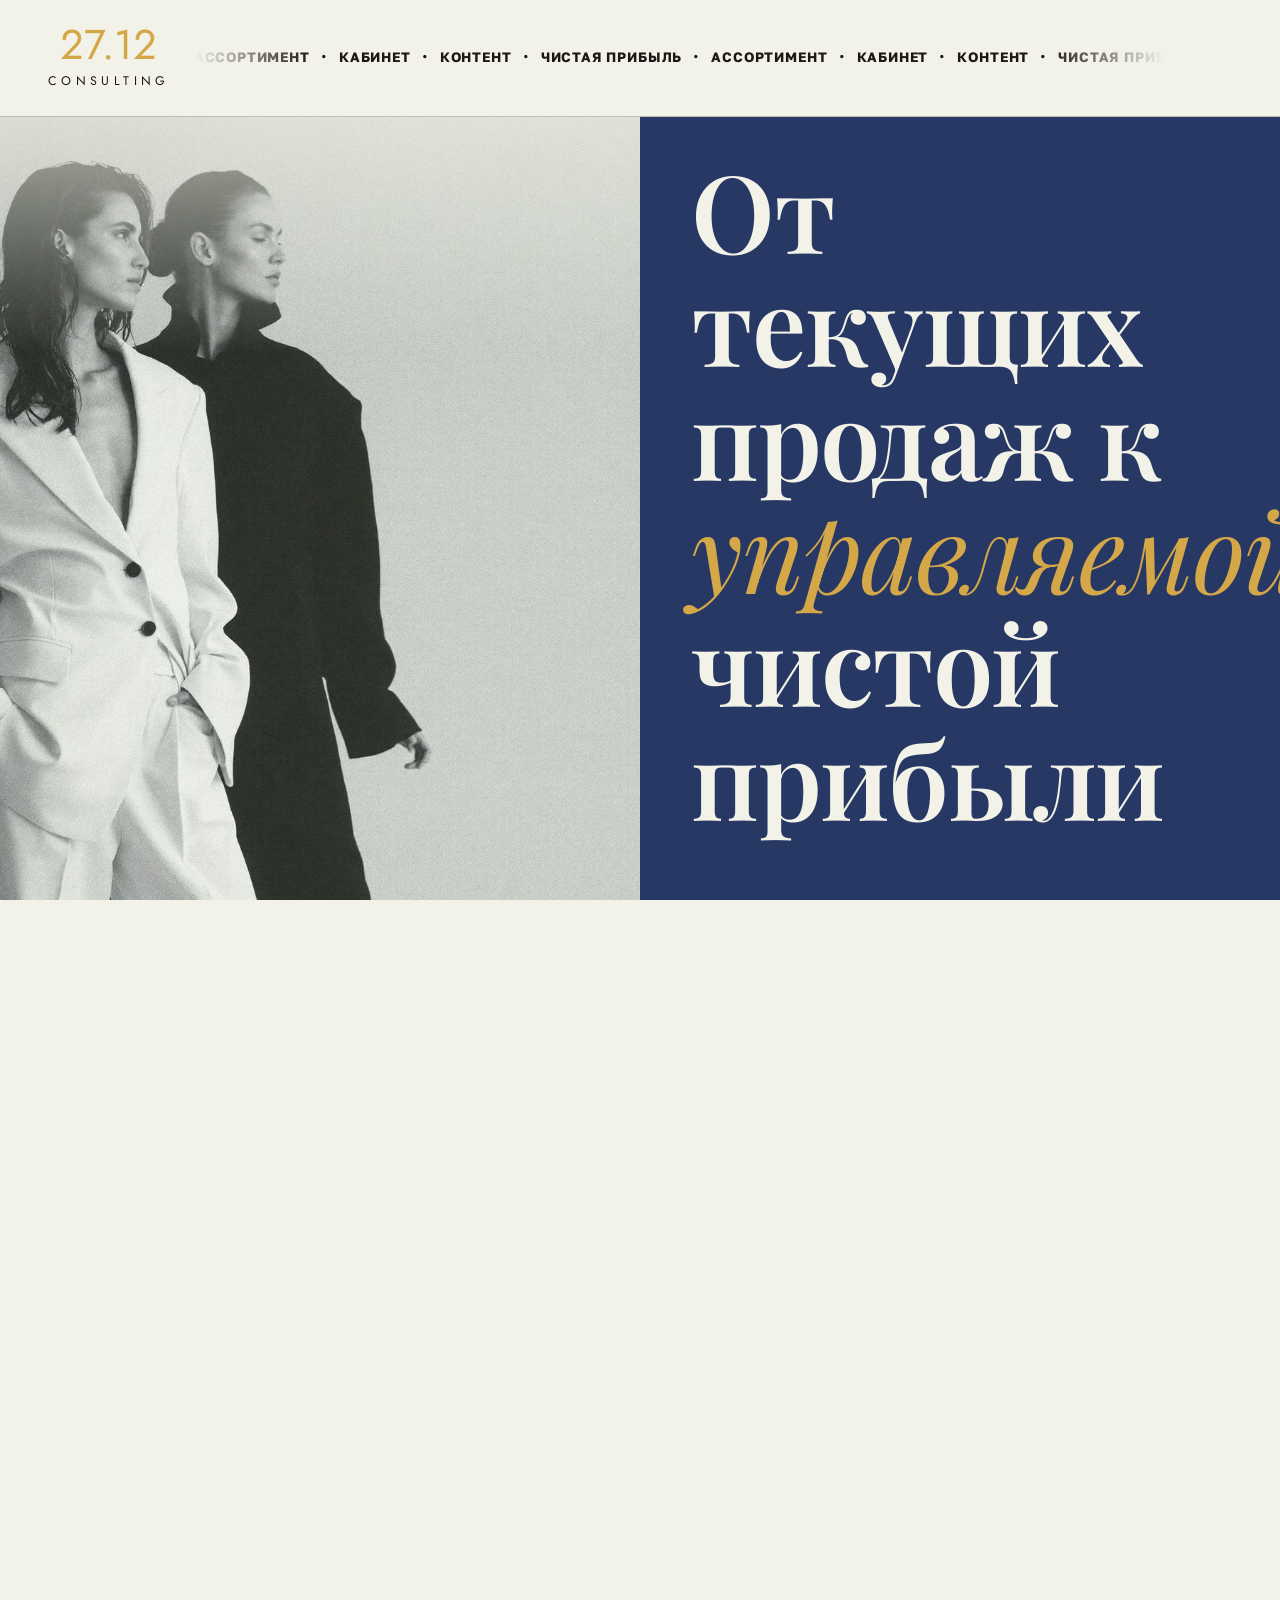
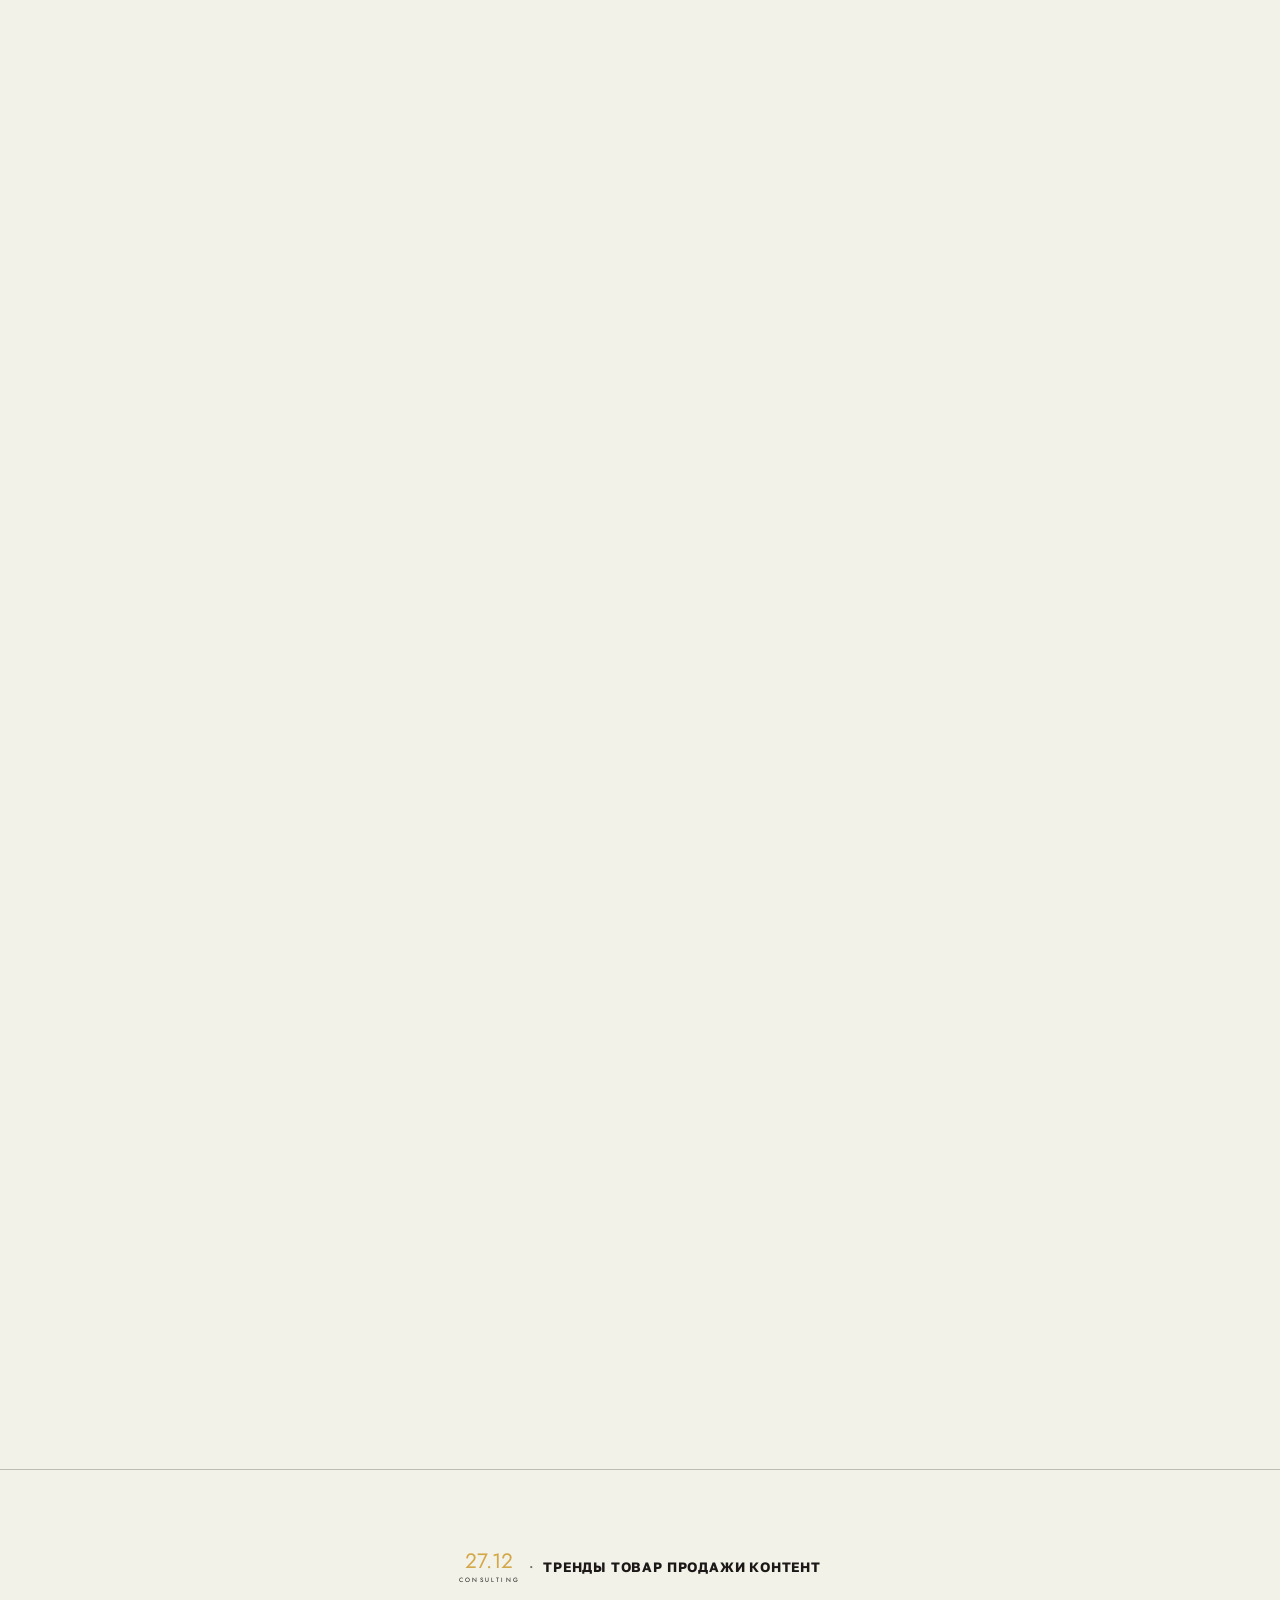
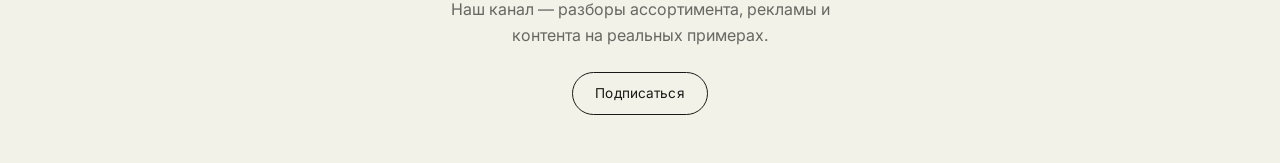
==== index.html @ ba5991c8 "Fix mobile layout bugs and polish micro-interactions - Fix hero photo collapsing to a narrow column " ====
<!DOCTYPE html>
<html lang="ru">
<head>
<meta charset="UTF-8">
<meta name="viewport" content="width=device-width, initial-scale=1.0">
<title>27.12 CONSULTING — от текущих продаж к управляемой чистой прибыли</title>
<meta name="description" content="Бюро для fashion-брендов на маркетплейсах: ассортимент, кабинет, контент, чистая прибыль.">
<link rel="preconnect" href="https://fonts.googleapis.com">
<link rel="preconnect" href="https://fonts.gstatic.com" crossorigin>
<link href="https://fonts.googleapis.com/css2?family=Playfair+Display:ital,wght@0,400;0,600;0,700;1,400;1,600&family=Inter:wght@300;400;500;600;700;800;900&family=Jost:wght@300;400;500&family=Golos+Text:wght@400;500;600;700;800&family=Oswald:wght@600;700&display=swap" rel="stylesheet">
<link rel="stylesheet" href="css/style.css">
</head>
<body>

<div id="bg-wash" aria-hidden="true"></div>
<div id="bg-rays" aria-hidden="true"></div>
<div id="scroll-progress" aria-hidden="true"></div>

<svg width="0" height="0" style="position:absolute" aria-hidden="true" focusable="false">
  <defs>
    <filter id="dissolve-noise" x="-25%" y="-25%" width="150%" height="150%">
      <feTurbulence type="fractalNoise" baseFrequency="0.012 0.05" numOctaves="3" seed="11" result="noise" />
      <feDisplacementMap in="SourceGraphic" in2="noise" scale="70" xChannelSelector="R" yChannelSelector="G" />
    </filter>
    <!-- Two shapes per mask: a plain, unfiltered "core" rect that always keeps
         the top/left/right edges perfectly straight (they never dissolve),
         and a thin "band" rect — only this one gets the noise filter — that
         rides the current boundary so just that seam turns organic. -->
    <mask id="hero-dissolve-mask" maskUnits="userSpaceOnUse">
      <rect id="hero-dissolve-core" x="0" y="0" width="0" height="0" fill="#fff" />
      <rect id="hero-dissolve-band" x="0" y="0" width="0" height="0" fill="#fff" filter="url(#dissolve-noise)" />
    </mask>
  </defs>
</svg>

<header class="site-header">
  <a href="#top" class="logo"><span class="logo-num">27.12</span><span class="logo-word">Consulting</span></a>
  <div class="header-ticker">
    <div class="header-ticker-track">
      <span class="ticker-set">
        <span>Ассортимент</span><span class="ticker-dot">·</span><span>Кабинет</span><span class="ticker-dot">·</span><span>Контент</span><span class="ticker-dot">·</span><span>Чистая прибыль</span><span class="ticker-dot">·</span>
      </span>
      <span class="ticker-set" aria-hidden="true">
        <span>Ассортимент</span><span class="ticker-dot">·</span><span>Кабинет</span><span class="ticker-dot">·</span><span>Контент</span><span class="ticker-dot">·</span><span>Чистая прибыль</span><span class="ticker-dot">·</span>
      </span>
      <span class="ticker-set" aria-hidden="true">
        <span>Ассортимент</span><span class="ticker-dot">·</span><span>Кабинет</span><span class="ticker-dot">·</span><span>Контент</span><span class="ticker-dot">·</span><span>Чистая прибыль</span><span class="ticker-dot">·</span>
      </span>
      <span class="ticker-set" aria-hidden="true">
        <span>Ассортимент</span><span class="ticker-dot">·</span><span>Кабинет</span><span class="ticker-dot">·</span><span>Контент</span><span class="ticker-dot">·</span><span>Чистая прибыль</span><span class="ticker-dot">·</span>
      </span>
      <span class="ticker-set" aria-hidden="true">
        <span>Ассортимент</span><span class="ticker-dot">·</span><span>Кабинет</span><span class="ticker-dot">·</span><span>Контент</span><span class="ticker-dot">·</span><span>Чистая прибыль</span><span class="ticker-dot">·</span>
      </span>
      <span class="ticker-set" aria-hidden="true">
        <span>Ассортимент</span><span class="ticker-dot">·</span><span>Кабинет</span><span class="ticker-dot">·</span><span>Контент</span><span class="ticker-dot">·</span><span>Чистая прибыль</span><span class="ticker-dot">·</span>
      </span>
    </div>
  </div>
  <button type="button" class="menu-toggle" aria-label="Открыть меню" aria-expanded="false" aria-controls="site-menu">
    <span></span><span></span><span></span>
  </button>
</header>

<div class="site-menu" id="site-menu" aria-hidden="true">
  <span class="site-menu-logo" aria-hidden="true">27.12</span>
  <button type="button" class="site-menu-close" aria-label="Закрыть меню">
    <span></span><span></span>
  </button>
  <nav class="site-menu-nav" aria-label="Разделы страницы">
    <a href="#who">Команда</a>
    <a href="#services">Услуги</a>
    <a href="#project">Проект</a>
    <a href="#partnership">Процесс</a>
    <a href="#start">Как начать</a>
  </nav>
  <a href="https://t.me/Nadezhda_97" target="_blank" rel="noopener" class="btn btn-on-navy site-menu-cta">Обсудить проект</a>
</div>

<main id="top">

  <div class="hero-pin-track">
  <section class="hero">
    <div class="hero-panels stagger">
      <div class="hero-panel hero-panel-photo reveal">
        <img src="images/hero-visual.jpg" alt="27.12 Consulting" loading="eager">
        <div class="hero-logo-lockup">
          <svg class="logo-write" viewBox="4 -18 478 278" role="img" aria-label="27.12 Consulting" focusable="false">
            <text class="lw-num" x="240" y="160" text-anchor="middle"><tspan class="lw-glyph" style="animation-delay:0.00s">2</tspan><tspan class="lw-glyph" style="animation-delay:0.13s">7</tspan><tspan class="lw-glyph" style="animation-delay:0.26s">.</tspan><tspan class="lw-glyph" style="animation-delay:0.39s">1</tspan><tspan class="lw-glyph" style="animation-delay:0.52s">2</tspan></text>
            <text class="lw-word" x="243" y="230" text-anchor="middle"><tspan class="lw-glyph" style="animation-delay:1.90s">C</tspan><tspan class="lw-glyph" style="animation-delay:1.99s">O</tspan><tspan class="lw-glyph" style="animation-delay:2.08s">N</tspan><tspan class="lw-glyph" style="animation-delay:2.17s">S</tspan><tspan class="lw-glyph" style="animation-delay:2.26s">U</tspan><tspan class="lw-glyph" style="animation-delay:2.35s">L</tspan><tspan class="lw-glyph" style="animation-delay:2.44s">T</tspan><tspan class="lw-glyph" style="animation-delay:2.53s">I</tspan><tspan class="lw-glyph" style="animation-delay:2.62s">N</tspan><tspan class="lw-glyph" style="animation-delay:2.71s">G</tspan></text>
          </svg>
        </div>
      </div>
      <div class="hero-panel hero-panel-sub reveal">
        <div class="hero-panel-sub-inner">
          <h2 class="hero-panel-headline">От текущих продаж к <em>управляемой</em> чистой прибыли</h2>
          <p class="hero-sub">Бюро для fashion-брендов, которые уже продают на маркетплейсах и хотят управлять результатом, а не реагировать на него.</p>
          <div class="hero-actions">
            <a href="https://t.me/Nadezhda_97" target="_blank" rel="noopener" class="btn btn-on-navy">Обсудить проект</a>
          </div>
        </div>
      </div>
    </div>
    <div class="dissolve-glow" aria-hidden="true"></div>
  </section>
  </div>

  <section class="who" id="who">
    <h2 class="reveal fold-heading"><span class="who-line">Нас</span><span class="who-line">трое</span></h2>
    <div class="team-pin-track">
      <div class="team-grid stagger">
        <div class="team-slot">
          <article class="team-card reveal">
            <div class="team-card-face">
              <div class="team-avatar">
                <div class="team-avatar-photo"><img src="images/team-nadezhda.jpg" alt="Надежда Логинова"></div>
                <div class="team-tags">
                  <span>Тренды</span>
                  <span>Ассортимент</span>
                  <span>Производство</span>
                </div>
              </div>
              <h3 class="team-name"><span>Надежда</span><span>Логинова</span></h3>
              <p class="team-desc"><span>Спрос и конкуренты, ассортиментная матрица, разработка моделей, план производства и закупки, трендовая аналитика.</span></p>
            </div>
          </article>
        </div>
        <div class="team-slot">
          <article class="team-card reveal">
            <div class="team-card-face">
              <div class="team-avatar">
                <div class="team-avatar-photo"><img src="images/team-ksenia.jpg" alt="Ксения Шевлягина"></div>
                <div class="team-tags">
                  <span>Кабинет</span>
                  <span>Операции</span>
                </div>
              </div>
              <h3 class="team-name"><span>Ксения</span><span>Шевлягина</span></h3>
              <p class="team-desc"><span>Кабинет и карточки, SEO, цены, акции, реклама, аналитика продаж и возвратов, остатки и процессы.</span></p>
            </div>
          </article>
        </div>
        <div class="team-slot">
          <article class="team-card reveal">
            <div class="team-card-face">
              <div class="team-avatar">
                <div class="team-avatar-photo"><img src="images/team-maria.jpg" alt="Мария Адамцова"></div>
                <div class="team-tags">
                  <span>Контент</span>
                  <span>Подача</span>
                </div>
              </div>
              <h3 class="team-name"><span>Мария</span><span>Адамцова</span></h3>
              <p class="team-desc"><span>Стратегия визуала, карточки и инфографика, ТЗ на съёмку, работа с конверсией, восприятие бренда.</span></p>
            </div>
          </article>
        </div>
      </div>
    </div>
  </section>

  <section class="formats" id="formats">
    <h2 class="reveal">Три формата работы</h2>
    <div class="formats-grid stagger">
      <a href="#services" class="format-tile reveal">
        <span class="format-num">01</span>
        <span class="format-text">
          <p class="format-label">Разовая услуга</p>
          <h3>Один запрос — один результат</h3>
        </span>
        <span class="format-link">Смотреть →</span>
      </a>
      <a href="#project" class="format-tile reveal">
        <span class="format-num">02</span>
        <span class="format-text">
          <p class="format-label">Полный аудит кабинета</p>
          <h3>Ревизия ассортимента и продаж</h3>
        </span>
        <span class="format-link">Смотреть →</span>
      </a>
      <a href="#partnership" class="format-tile reveal">
        <span class="format-num">03</span>
        <span class="format-text">
          <p class="format-label">Постоянное сопровождение</p>
          <h3>Консалтинг кабинета на партнерских условиях</h3>
        </span>
        <span class="format-link">Смотреть →</span>
      </a>
    </div>
  </section>

  <section class="services" id="services">
    <h2 class="reveal">Начни с одного шага</h2>
    <div class="services-grid stagger" id="services-grid">

      <article class="service-card reveal">
        <p class="service-zone">Ассортимент и товар</p>
        <h3>Ассортиментный аудит</h3>
        <p class="service-price">от <span class="price-num">40 000 ₽</span><span class="card-hint" aria-hidden="true"><svg viewBox="0 0 24 24" fill="none" stroke-width="2" stroke-linecap="round" stroke-linejoin="round"><path d="M9 6l6 6-6 6" /></svg></span></p>
        <p class="service-desc">Что делать с тем, что уже продаётся: какие модели локомотивы, какие дорабатывать, какие выводить.</p>
        <p class="service-format">Формат: зум-знакомство · зум-отчёт · Google-таблица с разбором по SKU · PDF с рекомендациями.</p>
        <a href="https://t.me/Nadezhda_97" target="_blank" rel="noopener" class="btn btn-ghost btn-small">Заказать</a>
      </article>

      <article class="service-card reveal">
        <p class="service-zone">Ассортимент и товар</p>
        <h3>Сезонная матрица + персональный трендбук</h3>
        <p class="service-price">от <span class="price-num">55 000 ₽</span><span class="card-hint" aria-hidden="true"><svg viewBox="0 0 24 24" fill="none" stroke-width="2" stroke-linecap="round" stroke-linejoin="round"><path d="M9 6l6 6-6 6" /></svg></span></p>
        <p class="service-desc">Что производить в следующем сезоне: модели, цвета, размерный ряд, глубина — с трендовым обоснованием под ваш бренд.</p>
        <p class="service-format">Формат: зум-знакомство · зум-отчёт · PDF-файл.</p>
        <a href="https://t.me/Nadezhda_97" target="_blank" rel="noopener" class="btn btn-ghost btn-small">Заказать</a>
      </article>

      <article class="service-card reveal">
        <p class="service-zone">Кабинет и продажи</p>
        <h3>Аудит кабинета Wildberries</h3>
        <p class="service-price">от <span class="price-num">35 000 ₽</span><span class="card-hint" aria-hidden="true"><svg viewBox="0 0 24 24" fill="none" stroke-width="2" stroke-linecap="round" stroke-linejoin="round"><path d="M9 6l6 6-6 6" /></svg></span></p>
        <p class="service-desc">Комплексная диагностика: финансовые показатели, рекламные кампании, карточки, конверсии, воронка продаж. На выходе: слабые места, точки роста и пошаговый план действий с приоритетами.</p>
        <a href="https://t.me/Nadezhda_97" target="_blank" rel="noopener" class="btn btn-ghost btn-small">Заказать</a>
      </article>

      <article class="service-card reveal">
        <p class="service-zone">Кабинет и продажи</p>
        <h3>Индивидуальная консультация</h3>
        <p class="service-price">1 час · <span class="price-num">10 000 ₽</span><span class="card-hint" aria-hidden="true"><svg viewBox="0 0 24 24" fill="none" stroke-width="2" stroke-linecap="round" stroke-linejoin="round"><path d="M9 6l6 6-6 6" /></svg></span></p>
        <p class="service-desc">Разбор одного вашего запроса: кабинет, отдельный артикул, внутренняя реклама, аналитика продаж, чистая прибыль. На выходе: конкретный план действий без общих рекомендаций.</p>
        <a href="https://t.me/Nadezhda_97" target="_blank" rel="noopener" class="btn btn-ghost btn-small">Заказать</a>
      </article>

      <article class="service-card reveal">
        <p class="service-zone">Контент и визуал</p>
        <h3>ТЗ для дизайнера под ключ</h3>
        <p class="service-price">1 шаблон · <span class="price-num">5 000 ₽</span><span class="card-hint" aria-hidden="true"><svg viewBox="0 0 24 24" fill="none" stroke-width="2" stroke-linecap="round" stroke-linejoin="round"><path d="M9 6l6 6-6 6" /></svg></span></p>
        <p class="service-desc">Сбор данных по артикулу, готовое ТЗ и сопровождение работы дизайнера до первого круга правок включительно. Дизайнер перестаёт угадывать, а вы — переделывать карточку по три раза.</p>
        <a href="https://t.me/Nadezhda_97" target="_blank" rel="noopener" class="btn btn-ghost btn-small">Заказать</a>
      </article>

      <article class="service-card reveal">
        <p class="service-zone">Контент и визуал</p>
        <h3>Нейрофотосессия</h3>
        <p class="service-price">от <span class="price-num">10 000 ₽</span> за 1 артикул · от 3 артикулов — <span class="price-num">8 000 ₽</span> за артикул</p>
        <p class="service-desc">Контент для карточек без съёмки, моделей и студии — быстрее и дешевле классической фотосессии.</p>
        <a href="https://t.me/Nadezhda_97" target="_blank" rel="noopener" class="btn btn-ghost btn-small">Заказать</a>
      </article>

    </div>

    <div class="services-scrubber" id="services-scrubber" role="scrollbar" aria-controls="services-grid" aria-label="Прокрутка услуг">
      <div class="services-scrubber-thumb" id="services-scrubber-thumb"></div>
    </div>

    <div class="promo-block reveal">
      <h3>Продвижение и внешний трафик</h3>
      <p class="promo-intro">Задачи, которые ведём под ключ под ваш запрос и бюджет:</p>
      <ul class="promo-list">
        <li>Стартовое продвижение карточек и работа с процентом выкупа</li>
        <li>Закупка внешнего трафика</li>
        <li>Бартер и интеграции с блогерами</li>
        <li>UGC-контент</li>
      </ul>
      <p class="promo-note">Стоимость рассчитывается под задачу: зависит от категории, количества артикулов и бюджета. Бюджет на блогеров, рекламу и трафик оплачивается брендом отдельно.</p>
      <a href="https://t.me/Nadezhda_97" target="_blank" rel="noopener" class="btn btn-ghost">Заказать услугу</a>
    </div>
  </section>

  <section class="project" id="project">
    <div class="project-inner">
    <p class="section-eyebrow reveal">Проектная работа за 28 дней</p>
    <h2 class="reveal">Полная пересборка бренда на маркетплейсе</h2>
    <p class="project-intro reveal">Три эксперта разбирают ваш бизнес по трём зонам — товар, продажи, контент — и отдают готовый план на сезон, который можно внедрять сразу.</p>

    <div class="project-grid stagger">
      <div class="project-col reveal">
        <h3>Ассортимент и производство</h3>
        <ul>
          <li>Аудит текущего ассортимента — решение по каждому SKU</li>
          <li>Модификация текущего товара без нового цикла разработки</li>
          <li>Анализ целевой аудитории</li>
          <li>Ассортиментная матрица на будущий сезон</li>
          <li>Календарный план производства</li>
          <li>ТЗ на разработку образцов</li>
          <li>Персональный трендбук под ваш бренд</li>
        </ul>
      </div>
      <div class="project-col reveal">
        <h3>Кабинет и продажи</h3>
        <ul>
          <li>Аудит кабинета и юнит-экономики</li>
          <li>ABC-анализ ассортимента</li>
          <li>Анализ финансовых показателей</li>
          <li>Перестройка рекламы</li>
          <li>План продаж</li>
          <li>Работа с остатками и поставками</li>
          <li>Передача регламентов и шаблонов команде</li>
        </ul>
      </div>
      <div class="project-col reveal">
        <h3>Контент и подача</h3>
        <ul>
          <li>Аудит контента</li>
          <li>Стратегия подачи под целевую аудиторию</li>
          <li>Переупаковка топ-SKU</li>
          <li>ТЗ на съёмку</li>
          <li>Инфографика</li>
          <li>Воронка</li>
        </ul>
      </div>
    </div>

    <div class="project-terms reveal">
      <a href="https://t.me/Nadezhda_97" target="_blank" rel="noopener" class="btn btn-ghost">Записаться на разбор</a>
    </div>
    </div>
  </section>

  <section class="partnership" id="partnership">
    <p class="section-eyebrow reveal">Постоянное сопровождение</p>
    <h2 class="reveal">От диагностики к системному росту</h2>

    <div class="stages-grid stagger">
      <div class="stage-card reveal">
        <p class="stage-number">01</p>
        <h3>Диагностика и стратегия</h3>
        <p class="stage-time">Первые 30 дней</p>
        <ul>
          <li>Аудит ассортимента: решение по каждому SKU</li>
          <li>Аудит кабинета, юнит-экономики и рекламы</li>
          <li>Аудит контента и воронки</li>
          <li>Ассортиментная матрица и план производства</li>
        </ul>
      </div>
      <div class="stage-card reveal">
        <p class="stage-number">02</p>
        <h3>Перестройка</h3>
        <p class="stage-time">2–3 месяц</p>
        <ul>
          <li>Вывод убыточных SKU, усиление локомотивов</li>
          <li>Модификация текущего ассортимента</li>
          <li>Перезапуск рекламы под маржу, а не под оборот</li>
          <li>Переупаковка карточек и контента</li>
        </ul>
      </div>
      <div class="stage-card reveal">
        <p class="stage-number">03</p>
        <h3>Управление и масштабирование</h3>
        <p class="stage-time">Постоянно</p>
        <ul>
          <li>Сезонные капсулы и новые модели</li>
          <li>Масштабирование сработавших SKU</li>
          <li>Внешний трафик и блогеры</li>
          <li>P&amp;L по SKU и оптимизация прибыли</li>
        </ul>
      </div>
    </div>

  </section>

  <section class="terms" id="terms">
    <div class="terms-grid stagger">
      <div class="terms-col reveal">
        <h3>Кому подходит</h3>
        <p>Бренду в категории fashion с оборотом от 3 млн ₽/мес, у которого есть кабинет, ассортимент и производство или стабильный закуп, и есть готовность отдавать решения по ассортименту.</p>
        <h3>За что мы не отвечаем</h3>
        <p>Сроки и качество работы вашей фабрики, товарный и складской риск собственника.</p>
      </div>
      <div class="terms-col reveal">
        <h3>Мы сработаемся, если</h3>
        <ul>
          <li>Вы открыты в цифрах — мы работаем только с реальной экономикой</li>
          <li>Вы готовы менять ассортиментную стратегию</li>
          <li>Вам нужны партнёры, которые думают, а не руки, которые делают</li>
          <li>В ближайший месяц у вас есть силы на внедрение</li>
        </ul>
      </div>
    </div>
  </section>

  <section class="start" id="start">
    <h2 class="reveal">Как начать</h2>
    <ol class="steps-list stagger">
      <li class="reveal"><span class="step-num">01</span><span class="step-text">Бесплатный созвон — 30 минут</span></li>
      <li class="reveal"><span class="step-num">02</span><span class="step-text">Сборка данных — 3–5 дней</span></li>
      <li class="reveal"><span class="step-num">03</span><span class="step-text">Фиксируем цель и ограничения — 3–5 дней</span></li>
      <li class="reveal"><span class="step-num">04</span><span class="step-text">Договор и старт работы</span></li>
    </ol>
    <a href="https://t.me/Nadezhda_97" target="_blank" rel="noopener" class="btn btn-primary reveal">Оставить заявку</a>
  </section>

</main>

<footer class="site-footer">
  <p class="footer-brand">
    <span class="logo footer-logo"><span class="logo-num">27.12</span><span class="logo-word">Consulting</span></span>
    <span class="footer-dot">·</span>
    <span class="footer-tagline">тренды товар продажи контент</span>
  </p>
  <p class="footer-desc">Наш канал — разборы ассортимента, рекламы и контента на реальных примерах.</p>
  <a href="https://t.me/consulting27_12" target="_blank" rel="noopener" class="btn btn-ghost btn-small">Подписаться</a>
</footer>

<script src="js/script.js"></script>
</body>
</html>
---- css/style.css ----
:root {
  --bg: #f2f2e8;
  --ink: #1c1817;
  --muted: rgba(28, 24, 23, 0.64);
  --card-bg: #283864;
  --accent: #f2f2e8;
  --muted-on-card: rgba(242, 242, 232, 0.72);
  --border: rgba(28, 24, 23, 0.24);
  --border-card: rgba(242, 242, 232, 0.3);
  --ink-soft: #3d4e7f;
  --navy-text: #f2f2e8;
  --gold: #d4a748;
  --font-display: 'Playfair Display', serif;
  --font-numerals: 'Jost', sans-serif;
  --font-heading: 'Golos Text', sans-serif;
  --font-body: 'Inter', sans-serif;
  --font-title: 'Oswald', sans-serif;
  --gap: clamp(1.5rem, 4vw, 3rem);
  --radius: 6px;
  /* Высота липкой шапки — уточняется замером в script.js */
  --header-h: 117px;
}

* {
  box-sizing: border-box;
  margin: 0;
  padding: 0;
}

html {
  scroll-behavior: smooth;
}

/* Клик по логотипу (#top) должен приземлять ровно на scrollY:0 —
   иначе якорь целится в <main>, а он начинается сразу под фикс. шапкой,
   и прыжок останавливается на 117px ниже, уже запуская сплит-эффект. */
#top {
  scroll-margin-top: var(--header-h);
}

body {
  background: var(--bg);
  color: var(--ink);
  font-family: var(--font-body);
  font-weight: 400;
  line-height: 1.6;
  overflow-x: hidden;
}

/* Continuous background wash (annnimate.com "background-color" reference):
   sits behind everything, script.js repaints it every scroll frame by
   interpolating between each section's zone color as its boundary
   crosses a fixed reference line — replacing the hard cut between cream
   and navy sections with a smooth crossfade. .formats/.project/.terms
   hand their background over to this layer (see their rules below);
   text/border colors on those sections stay a hard switch, only the
   background itself is continuous. */
#bg-wash {
  position: fixed;
  inset: 0;
  z-index: -1;
  background: var(--bg);
  pointer-events: none;
}

/* Reading-progress hairline: width mirrors overall scroll position, driven
   directly from scrollY in script.js every frame — no CSS transition, so
   it never lags behind the actual scroll. transform-origin: left keeps the
   fill growing left-to-right rather than from the center. */
#scroll-progress {
  position: fixed;
  top: 0;
  left: 0;
  width: 100%;
  height: 2px;
  background: var(--gold);
  transform: scaleX(0);
  transform-origin: left center;
  z-index: 60;
  pointer-events: none;
}

/* Persistent gold ray pattern — sits above #bg-wash (same z-index, later
   in DOM order) and behind all real content, so it only ever touches the
   page background, never card surfaces (cards paint their own opaque
   background over it in normal flow). Populated once by script.js; each
   ray fades in/out at its own random spot rather than one sweeping strip.
   Kept faint everywhere so the wash's cream/navy alternation still reads
   as the dominant background color — this is texture, not a new hue. */
#bg-rays {
  position: fixed;
  inset: 0;
  z-index: -1;
  overflow: hidden;
  pointer-events: none;
}

.bg-ray {
  position: absolute;
  top: -15%;
  left: var(--x);
  width: var(--w);
  height: 130%;
  border-radius: 50%;
  background: linear-gradient(180deg,
    rgba(212, 167, 72, 0) 0%,
    rgba(212, 167, 72, var(--o)) 22%,
    rgba(255, 240, 205, calc(var(--o) * 1.5)) 38%,
    rgba(212, 167, 72, var(--o)) 58%,
    rgba(212, 167, 72, 0) 100%);
  filter: blur(var(--blur));
  opacity: 0;
  animation: bg-ray-appear var(--dur) ease-in-out var(--delay) infinite;
  transform-origin: center center;
}

@keyframes bg-ray-appear {
  0%   { opacity: 0; transform: skewX(var(--tilt)) translate(0, -2%) scaleY(0.92); }
  6%   { opacity: 1; }
  38%  { opacity: 1; transform: skewX(var(--tilt)) translate(var(--drift), 2%) scaleY(1.04); }
  58%  { opacity: 0; }
  100% { opacity: 0; }
}

.bg-glint {
  position: absolute;
  top: var(--gy);
  left: var(--gx);
  width: var(--gs);
  height: var(--gs);
  border-radius: 50%;
  background: radial-gradient(circle, #fff8e6 0%, rgba(212, 167, 72, 0.9) 35%, transparent 72%);
  opacity: 0;
  animation: bg-glint-flash var(--gdur) ease-in-out var(--gdelay) infinite;
}

@keyframes bg-glint-flash {
  0%, 92%, 100% { opacity: 0; transform: scale(0.4); }
  96%           { opacity: 1; transform: scale(1.15); }
}

@media (prefers-reduced-motion: reduce) {
  #bg-wash {
    display: none;
  }
  #bg-rays {
    display: none;
  }
  /* script.js's scroll-driven wash never runs under reduced motion, so
     these three sections need their own solid background back — without
     it they'd render transparent (light --accent text on nothing). */
  .formats,
  .project,
  .terms {
    background: var(--card-bg);
  }
}

a {
  color: inherit;
  text-decoration: none;
}

h1, h2, h3 {
  font-family: var(--font-heading);
  font-weight: 500;
  letter-spacing: -0.02em;
}

/* Заголовки секций — узкий тяжёлый капс (Oswald) */
.who h2,
.formats h2,
.services h2,
.project h2,
.partnership h2,
.start h2 {
  font-family: var(--font-title);
  font-weight: 700;
  text-transform: uppercase;
  font-size: clamp(2.1rem, 5vw, 3.4rem);
  line-height: 0.95;
  letter-spacing: -0.005em;
  text-wrap: balance;
  max-width: 22ch;
  margin-inline: auto;
}

/* "Folding text" heading ("Нас трое"): each character starts folded flat
   90° around its own LEFT or RIGHT edge — like a door swinging shut — and
   unfolds upright as the heading crosses a fixed band of the viewport,
   continuously scroll-scrubbed in script.js. Mirrors the annnimate.com
   folding-text reference exactly: its two live instances use
   data-anm-direction "fold-right" (rotationY, hinge on the right edge) and
   "fold-left" (rotationY, hinge on the left edge) — rotationY around a
   side edge, NOT rotationX around the baseline. "Нас" hinges left (reveals
   left-to-right); "трое" hinges right (reveals right-to-left) — see
   splitTextIntoFoldChars in script.js. */
.fold-heading {
  perspective: 1200px;
}

/* "Нас трое" stacked onto two lines and scaled up (live-mode typeset
   session 59049536, carbonized): calc() around clamp() keeps the
   responsive range intact instead of baking one fixed px value.
   Selector must out-specify the shared ".who h2, .formats h2, ..." rule
   (class+type, 0,1,1) or the override silently loses — .fold-heading
   alone (0,1,0) is NOT enough. */
.who h2.fold-heading {
  font-size: calc(clamp(2.1rem, 5vw, 3.4rem) * 3.5);
}

.who-line {
  display: block;
}

.who-line + .who-line {
  margin-top: 0.2em;
}

.fold-word {
  display: inline-block;
  white-space: nowrap;
}

.fold-char {
  display: inline-block;
  transform-style: preserve-3d;
  opacity: 0;
}

.fold-char--hinge-left {
  transform-origin: 0% 50%;
  transform: rotateY(-90deg);
}

.fold-char--hinge-right {
  transform-origin: 100% 50%;
  transform: rotateY(90deg);
}

@media (prefers-reduced-motion: reduce) {
  .fold-char {
    opacity: 1;
    transform: none;
  }
}

ul, ol {
  list-style: none;
}

section {
  padding: clamp(3.5rem, 9vw, 7rem) var(--gap);
  max-width: 1200px;
  margin: 0 auto;
}

/* Curtain-reveal on section entry: driven continuously from scroll position
   in js/script.js, so it needs to stay in sync with the hero's own scroll
   effect. Excluded from .hero, which runs its own mask-reveal exit (own
   will-change: clip-path, above). */
main > section:not(.hero) {
  will-change: clip-path, transform;
}

@media (prefers-reduced-motion: reduce) {
  main > section:not(.hero) {
    will-change: auto;
  }
}

/* ---------- header ---------- */

.site-header {
  display: grid;
  grid-template-columns: auto 1fr auto;
  align-items: center;
  gap: 1.5rem;
  padding: 1.5rem var(--gap);
  position: sticky;
  top: 0;
  background: rgba(242, 242, 232, 0.92);
  backdrop-filter: blur(8px);
  z-index: 10;
  border-bottom: 1px solid var(--border);
}

.header-ticker {
  overflow: hidden;
  -webkit-mask-image: linear-gradient(to right, transparent, black 12%, black 88%, transparent);
  mask-image: linear-gradient(to right, transparent, black 12%, black 88%, transparent);
}

.header-ticker-track {
  display: flex;
  width: max-content;
  animation: header-ticker-scroll 16s linear infinite;
}

.ticker-set {
  display: flex;
  align-items: center;
  gap: 0.7rem;
  padding-right: 0.7rem;
  font-family: var(--font-heading);
  font-weight: 700;
  font-size: 0.85rem;
  letter-spacing: 0.06em;
  text-transform: uppercase;
  white-space: nowrap;
  color: var(--ink);
}

.ticker-dot {
  display: inline-block;
  font-size: 1.1rem;
  line-height: 1;
  /* The middle-dot glyph (·) sits low in its own em-box relative to the
     surrounding all-caps text — nudge it up so it reads as centered on
     the letters' height, not sitting near their baseline. */
  transform: translateY(-0.16em);
  animation: header-ticker-dot 1.4s ease-in-out infinite;
}

@keyframes header-ticker-scroll {
  from {
    transform: translateX(0);
  }
  to {
    transform: translateX(-50%);
  }
}

@keyframes header-ticker-dot {
  0%, 100% {
    transform: translateY(-0.16em) scale(1);
    opacity: 0.45;
  }
  50% {
    transform: translateY(-0.16em) scale(1.6);
    opacity: 1;
  }
}

@media (prefers-reduced-motion: reduce) {
  .header-ticker-track {
    animation: none;
  }
  .ticker-dot {
    animation: none;
  }
  .ticker-set[aria-hidden] {
    display: none;
  }
}

.logo {
  display: inline-flex;
  flex-direction: column;
  align-items: center;
  gap: 0.15em;
  font-family: var(--font-numerals);
  font-size: 1.1rem;
}

.logo-num {
  color: var(--gold);
  font-weight: 400;
  line-height: 1;
}

.logo-word {
  font-weight: 400;
  text-transform: uppercase;
  letter-spacing: 0.35em;
  font-size: 0.3em;
  color: var(--ink);
}

.site-header .logo {
  font-size: 2.6rem;
  gap: 0.15em;
  transform-origin: left center;
  transition: transform 250ms cubic-bezier(0.22, 1, 0.36, 1);
  /* Padding + matching negative margin enlarges the tap target without
     nudging anything else in the header grid — the box's outer footprint
     (for layout purposes) ends up exactly where it started. Most visible
     at the smaller mobile logo size, where the plain text/icon alone
     falls short of a 44px-tall touch target. */
  padding: 8px 6px;
  margin: -8px -6px;
}

/* Toggled from script.js once the hero has fully scrolled out of view.
   transform only (never padding/font-size) — the header's own box stays
   the same height, so nothing that depends on --header-h needs to know. */
.site-header.is-condensed .logo {
  transform: scale(0.82);
}

@media (prefers-reduced-motion: reduce) {
  .site-header .logo {
    transition: none;
  }
}

/* ---------- menu toggle + overlay menu ---------- */

.menu-toggle {
  display: flex;
  flex-direction: column;
  justify-content: center;
  gap: 6px;
  width: 44px;
  height: 44px;
  padding: 0;
  border: none;
  background: transparent;
  cursor: pointer;
}

.menu-toggle span {
  display: block;
  height: 3px;
  border-radius: 999px;
  background: var(--gold);
  transition: transform 0.3s ease, opacity 0.2s ease;
}

.menu-toggle:hover span {
  opacity: 0.8;
}

.site-menu {
  position: fixed;
  top: 0;
  right: 0;
  left: auto;
  width: min(300px, 78vw);
  z-index: 50;
  display: flex;
  flex-direction: column;
  background: var(--card-bg);
  color: var(--accent);
  padding: clamp(1.5rem, 4vw, 3rem);
  border-radius: 0 0 0 var(--radius);
  box-shadow: -24px 24px 48px rgba(0, 0, 0, 0.28);
  opacity: 0;
  visibility: hidden;
  transform: translateX(100%);
  /* Closing is a decision already made — snap shut fast. Opening (below)
     is slower and more considered; the asymmetry is deliberate, not an
     oversight. */
  transition: opacity 0.16s ease, transform 0.16s cubic-bezier(0.22, 1, 0.36, 1), visibility 0s linear 0.16s;
}

.site-menu.is-open {
  opacity: 1;
  visibility: visible;
  transform: translateX(0);
  transition: opacity 0.32s ease, transform 0.32s cubic-bezier(0.22, 1, 0.36, 1);
}

.site-menu-logo {
  position: absolute;
  top: clamp(1.5rem, 4vw, 3rem);
  left: clamp(1.5rem, 4vw, 3rem);
  font-family: var(--font-numerals);
  font-weight: 400;
  font-size: 2.6rem;
  line-height: 1;
  color: var(--gold);
}

.site-menu-close {
  position: absolute;
  top: clamp(1.5rem, 4vw, 3rem);
  right: clamp(1.5rem, 4vw, 3rem);
  width: 44px;
  height: 44px;
  padding: 0;
  border: none;
  background: transparent;
  cursor: pointer;
}

.site-menu-close span {
  position: absolute;
  top: 50%;
  left: 50%;
  width: 26px;
  height: 2px;
  background: var(--gold);
  border-radius: 999px;
}

.site-menu-close span:first-child {
  transform: translate(-50%, -50%) rotate(45deg);
}

.site-menu-close span:last-child {
  transform: translate(-50%, -50%) rotate(-45deg);
}

.site-menu-nav {
  display: flex;
  flex-direction: column;
  gap: 1.5rem;
  margin-top: 4rem;
  margin-bottom: 0;
}

.site-menu-nav a {
  display: inline-block;
  padding: 0.55rem 0;
  font-family: var(--font-heading);
  font-weight: 500;
  font-size: clamp(1.3rem, 3.5vw, 1.7rem);
  letter-spacing: -0.01em;
  transition: color 0.2s ease;
}

.site-menu-nav a:hover,
.site-menu-nav a:focus-visible {
  color: var(--gold);
}

.site-menu-cta {
  align-self: flex-start;
  margin-top: 2.5rem;
}

@media (prefers-reduced-motion: reduce) {
  .site-menu {
    transition: opacity 0.15s ease, visibility 0s linear 0.15s;
  }
  .site-menu.is-open {
    transition: opacity 0.15s ease;
  }
}

/* ---------- buttons ---------- */

.btn {
  display: inline-block;
  padding: 0.9rem 2rem;
  border-radius: 999px;
  font-size: 0.95rem;
  letter-spacing: 0.01em;
  transition: transform 0.2s, background 0.2s, color 0.2s, box-shadow 0.2s;
}

.btn-small {
  padding: 0.6rem 1.4rem;
  font-size: 0.85rem;
}

.btn-primary {
  background: var(--card-bg);
  color: var(--accent);
}

.btn-primary:hover {
  transform: translateY(-2px);
  background: var(--ink-soft);
}

.btn-ghost {
  border: 1px solid currentColor;
}

.btn-ghost:hover {
  transform: translateY(-2px);
  box-shadow: inset 0 0 0 1px currentColor;
}

.btn-on-navy {
  background: var(--navy-text);
  color: var(--ink);
}

.btn-on-navy:hover {
  background: var(--ink-soft);
  color: var(--navy-text);
}

.btn:active {
  transform: scale(0.97);
  transition: transform 100ms ease-out;
}

/* Click acknowledgment for links that open in a new tab (all our CTAs go
   to Telegram): the actual tab can take a moment to appear, separate from
   :active which only lasts as long as the mouse button is held. This gives
   a fixed, guaranteed-visible pulse the instant the click registers,
   restarted via script.js if clicked again before it finishes. */
.btn.is-tapped {
  animation: btn-tap-pulse 260ms ease-out;
}

@keyframes btn-tap-pulse {
  0% { transform: scale(1); }
  40% { transform: scale(0.94); }
  100% { transform: scale(1); }
}

@media (prefers-reduced-motion: reduce) {
  .btn.is-tapped {
    animation: none;
  }
}

/* One-time idle invitation on the hero's primary CTA (see script.js) — two
   very soft pulses if the visitor hasn't touched the page in ~4.5s while
   this button is on screen, then never again this visit. Opacity untouched
   on purpose, just a barely-there scale breathe. */
.btn.is-inviting {
  animation: btn-idle-breathe 1.8s ease-in-out 2;
}

@keyframes btn-idle-breathe {
  0%, 100% { transform: scale(1); }
  50% { transform: scale(1.015); }
}

@media (prefers-reduced-motion: reduce) {
  .btn.is-inviting {
    animation: none;
  }
}

/* ---------- hero ---------- */

/* Extra scroll room below the hero's own height so it can sit pinned
   (.hero below is sticky) while the dissolve plays out in place, rather
   than dissolving while also scrolling away — see script.js. The first
   HOLD fraction of this room is: a bit of scroll that slides
   .hero-panel-sub-inner up to reveal the subtitle/button (its content can
   be taller than one screen at wide-short viewports — the large headline
   alone can exceed the available height), then a held pause once it's
   all visible, then the dissolve starts. */
.hero-pin-track {
  position: relative;
  height: calc(100svh - var(--header-h) + 190vh);
}

/* Первый экран — во всю ширину окна, ровно пополам, без зазора. Fixed to
   exactly one screen (not min-height) so it pins in place instead of
   scrolling away — see .hero-panel-sub-inner below for how taller content
   still gets fully seen. */
.hero {
  position: sticky;
  top: var(--header-h);
  height: calc(100svh - var(--header-h));
  overflow: hidden;
  max-width: none;
  padding: 0;
  margin: 0;
  will-change: clip-path;
}

.hero-panels {
  height: 100%;
}


/* Holds the actual headline/subtitle/button — script.js slides this
   vertically during the pin track's hold phase when it's taller than the
   fixed .hero-panel-sub frame, instead of anything being clipped away. */
.hero-panel-sub-inner {
  display: flex;
  flex-direction: column;
  justify-content: center;
  flex-shrink: 0;
  min-height: 100%;
  padding: clamp(1.5rem, 4vh, 3rem) clamp(1.5rem, 4vw, 3.5rem) clamp(3rem, 8vh, 5.5rem);
}

/* When the content is taller than the frame, centering an overflow would
   crop the headline's top by the same amount as the button's bottom —
   start from the top instead, so script.js's slide is the only thing that
   ever moves it. */
.hero-panel-sub-inner.is-tall {
  justify-content: flex-start;
}

@media (prefers-reduced-motion: reduce) {
  .hero-pin-track {
    height: auto;
  }
  .hero {
    position: relative;
    height: auto;
    overflow: visible;
  }
  .hero-panels {
    height: auto;
    min-height: calc(100svh - var(--header-h));
  }
  .hero-panel-sub {
    overflow: visible;
  }
  .hero-panel-sub-inner {
    transform: none !important;
  }
}

/* Organic dissolve boundary + its glowing seam (hero only) — see
   #hero-dissolve-mask in index.html and the dissolve helper in script.js.
   Hidden by default; JS raises opacity only while the section is actively
   dissolving out on scroll. */
.dissolve-glow {
  position: absolute;
  left: 0;
  right: 0;
  height: 64px;
  pointer-events: none;
  background: linear-gradient(180deg, transparent, var(--gold) 45%, var(--gold) 55%, transparent);
  filter: url(#dissolve-noise) blur(10px);
  opacity: 0;
  mix-blend-mode: screen;
  z-index: 5;
}

.hero-panels {
  display: grid;
  grid-template-columns: repeat(2, 1fr);
  align-items: stretch;
  gap: 0;
  min-height: calc(100svh - var(--header-h));
  overflow: hidden;
}

.hero-panel {
  border-radius: 0;
  overflow: hidden;
  display: flex;
  flex-direction: column;
}

.hero-panel-photo {
  position: relative;
  border: none;
}

/* Светлая подложка сверху — чтобы тёмный текст логотипа читался поверх любого снимка */
.hero-panel-photo::after {
  content: "";
  position: absolute;
  inset: 0 0 auto 0;
  height: 30%;
  background: linear-gradient(to bottom, rgba(242, 242, 232, 0.65), rgba(242, 242, 232, 0));
  pointer-events: none;
}

.hero-logo-lockup {
  position: absolute;
  z-index: 1;
  right: clamp(3.5rem, 7vw, 5.5rem);
  top: clamp(1.5rem, 3vw, 2.25rem);
  display: flex;
  flex-direction: column;
  align-items: center;
}

/* Логотип, "прописывающийся" от руки: каждый символ — свой tspan
   со stroke-dasharray/dashoffset (обводка) и последующей заливкой,
   символы стартуют со сдвигом по времени, весь цикл бесконечен. */
.logo-write {
  display: block;
  width: clamp(150px, 15vw, 210px);
  height: auto;
  overflow: visible;
}

.lw-num,
.lw-word {
  font-family: var(--font-numerals);
  font-weight: 400;
}

.lw-num {
  font-size: 160px;
}

.lw-word {
  font-size: 48px;
  letter-spacing: 0.35em;
}

.lw-glyph {
  fill: currentColor;
  fill-opacity: 0;
  stroke: currentColor;
  stroke-linejoin: round;
  stroke-linecap: round;
  animation-duration: 4.5s;
  animation-timing-function: ease-in-out;
  animation-iteration-count: infinite;
  animation-fill-mode: both;
}

.lw-num .lw-glyph {
  color: var(--gold);
  stroke-width: 2;
  stroke-dasharray: 420;
  stroke-dashoffset: 420;
  animation-name: logo-glyph-write-num;
}

.lw-word .lw-glyph {
  color: var(--ink);
  stroke-width: 1.1;
  stroke-dasharray: 220;
  stroke-dashoffset: 220;
  animation-name: logo-glyph-write-word;
}

/* Solid fill now covers most of the cycle (25%-95%, was 55%-85%) so the
   hero's animated "27.12" reads as the same solid gold as the static
   header logo most of the time, instead of spending nearly half the loop
   as a thin unfilled outline that looks paler than --gold at a glance —
   and since glyphs are staggered, a longer solid window also means fewer
   moments where some digits are filled and others are still mid-outline. */
@keyframes logo-glyph-write-num {
  0% {
    fill-opacity: 0;
    stroke-dashoffset: 420;
    opacity: 0;
  }
  3% {
    opacity: 1;
  }
  15% {
    fill-opacity: 0;
    stroke-dashoffset: 0;
  }
  25% {
    fill-opacity: 1;
    stroke-dashoffset: 0;
  }
  85% {
    fill-opacity: 1;
    stroke-dashoffset: 0;
    opacity: 1;
  }
  95% {
    fill-opacity: 1;
    opacity: 0;
  }
  100% {
    fill-opacity: 0;
    stroke-dashoffset: 420;
    opacity: 0;
  }
}

@keyframes logo-glyph-write-word {
  0% {
    fill-opacity: 0;
    stroke-dashoffset: 220;
    opacity: 0;
  }
  3% {
    opacity: 1;
  }
  40% {
    fill-opacity: 0;
    stroke-dashoffset: 0;
  }
  55% {
    fill-opacity: 1;
    stroke-dashoffset: 0;
  }
  85% {
    fill-opacity: 1;
    stroke-dashoffset: 0;
    opacity: 1;
  }
  95% {
    fill-opacity: 1;
    opacity: 0;
  }
  100% {
    fill-opacity: 0;
    stroke-dashoffset: 220;
    opacity: 0;
  }
}

@media (prefers-reduced-motion: reduce) {
  .lw-glyph {
    animation: none;
    fill-opacity: 1;
    stroke-dashoffset: 0;
    opacity: 1;
  }
}

.hero-panel-photo img {
  display: block;
  position: absolute;
  inset: 0;
  width: 100%;
  height: 100%;
  object-fit: cover;
  /* Anchored fully to the top so nothing is ever cropped off the models'
     heads — script.js pans this downward in sync with the text panel's
     slide, so both sides of the hero visibly move together on scroll. */
  object-position: 50% 0%;
}

.hero-panel-sub {
  position: relative;
  overflow: hidden;
  background: var(--card-bg);
  color: var(--accent);
}

.hero-panel-headline {
  font-family: var(--font-display);
  font-weight: 600;
  font-size: clamp(3.8rem, 12vh, 8.5rem);
  line-height: 1.05;
  letter-spacing: -0.015em;
  text-wrap: balance;
  margin-bottom: clamp(2.5rem, 11vh, 5.5rem);
}

.hero-panel-headline em {
  font-style: italic;
  font-weight: 400;
  color: var(--gold);
}

.hero-sub {
  font-family: var(--font-body);
  font-weight: 400;
  color: var(--muted-on-card);
  font-size: 1.21rem;
  line-height: 1.6;
  max-width: 42ch;
}

.hero-actions {
  display: flex;
  gap: 1rem;
  flex-wrap: wrap;
  margin-top: auto;
  padding-top: clamp(1.5rem, 3.5vh, 2.25rem);
}

/* ---------- who ---------- */

.who {
  position: relative;
  max-width: none;
  padding-left: 0;
  padding-right: 0;
}

.who h2 {
  color: var(--card-bg);
  margin-bottom: clamp(4rem, 16vh, 10rem);
  text-align: center;
  padding-left: var(--gap);
  padding-right: var(--gap);
}

/* Pin track: the grid sticks in place for the height of this box minus one
   viewport, so the pile-in/settle sequence (script.js) has room to play out
   over a deliberate scroll while the cards stay fully on screen — without
   this the cards would finish settling only after they'd already scrolled
   past the viewport. The pin releases right as they finish (no held pause
   after): from there the grid scrolls up with the page like ordinary
   content, then dissolves away as it leaves — see updateTeamExit in
   script.js. */
.team-pin-track {
  position: relative;
  height: calc(100vh + 2000px);
}

/* Flexbox, not grid: grid-template-columns doesn't actually transition in
   browsers (it snaps instantly, no matter what's declared), which is
   exactly why the brinex.ru reference this hover-grow effect is modeled
   on uses flex-basis instead — that property animates natively and
   reliably. See .team-slot below for the hover rule itself. */
.team-grid {
  position: sticky;
  top: calc(var(--header-h) + 6vh);
  display: flex;
  gap: 1.75rem;
  max-width: 920px;
  width: 100%;
  padding: 0 var(--gap);
  margin: 0 auto;
  box-sizing: border-box;
  will-change: clip-path;
}

@media (prefers-reduced-motion: reduce) {
  .team-pin-track {
    height: auto;
  }
  .team-grid {
    position: static;
  }
}

.team-slot {
  position: relative;
  min-width: 0;
  flex: 1 1 calc(33.333% - 1.1667rem);
  transition: flex-basis 0.55s cubic-bezier(0.22, 1, 0.36, 1);
}

/* Gated to .is-settled (set by script.js once the Multi Flip reveal has
   fully settled): hovering mid-flip would otherwise fight the pile/fan
   transform with a flex-basis change it was never designed to combine
   with. */
@media (hover: hover) and (pointer: fine) {
  .team-grid.is-settled .team-slot:has(.team-card-face:hover) {
    flex-basis: 50%;
    flex-shrink: 0;
  }

  /* Description text starts collapsed on any device that can hover — this,
     not the shrunk sizing in the short-viewport rules below, is what
     actually reclaims the height a full paragraph costs at rest. It comes
     back on hover (see the reveal paired with it further down). Touch
     devices don't match this media query at all, so the description just
     stays in normal flow there — there's no hover gesture to reveal it
     with, so hiding it would remove real content with no way back. */
  .team-desc {
    display: grid;
    grid-template-rows: 0fr;
    opacity: 0;
    overflow: hidden;
    transition: grid-template-rows 0.5s cubic-bezier(0.22, 1, 0.36, 1), opacity 0.3s ease;
  }
}

/* Always fully opaque — never animated via opacity. script.js toggles
   visibility (a binary switch, not a gradual blend) once scroll reaches
   SETTLE_START, so the card either doesn't render at all or is fully
   solid — never a translucent in-between state. Only position/rotation
   are ever animated. */
.team-card {
  position: relative;
  height: 100%;
  opacity: 1;
  visibility: hidden;
  will-change: transform;
}

/* "Multi Flip" starting pile: each card sits offset and rotated toward the
   centre, overlapping its neighbours. script.js reads this exact pose (kept
   in sync with the PILE array there) and interpolates it down to
   translate(0,0) rotate(0) continuously as the user scrolls, so the fan
   only fully settles after a long, deliberate scroll — no fixed-duration
   transition here, every frame is driven directly off scroll position. */
.team-slot:nth-child(1) .team-card {
  transform: translate(45%, 8%) rotate(-8deg);
}

.team-slot:nth-child(2) .team-card {
  transform: translate(-4%, 8%) rotate(3deg);
}

.team-slot:nth-child(3) .team-card {
  transform: translate(-46%, 12%) rotate(7deg);
}

@media (prefers-reduced-motion: reduce) {
  .team-card {
    visibility: visible;
    transform: none !important;
  }
}

.team-card-face {
  position: relative;
  height: 100%;
  display: flex;
  flex-direction: column;
  text-align: left;
  background: var(--card-bg);
  color: var(--accent);
  border: 1px solid var(--border-card);
  border-radius: var(--radius);
  padding: 1.4rem;
}

.team-avatar {
  position: relative;
  width: 100%;
  /* Fixed height, not aspect-ratio: the hover-grow effect below only ever
     changes a card's width (its grid column), never its height — an
     aspect-ratio here would make the photo taller too as it widens,
     overflowing the pinned section and forcing a scroll that immediately
     trips the close/dissolve trigger. object-fit: cover on the img just
     shows more or less of the photo horizontally as this stays put. */
  /* Scales with viewport height, not a single fixed value: short screens
     (small vh) shrink it enough to still fit the whole card in the pinned
     section without scrolling; normal/tall screens grow it toward the
     original, more spacious first-version crop. */
  height: clamp(18rem, 40vh, 28rem);
  /* Room for .team-tags below to overlap the photo's bottom edge without
     crowding the name/description that follow. */
  margin-bottom: 2.9rem;
}

/* Clips the photo only — kept separate from .team-avatar itself so
   .team-tags (a sibling) can overflow past the photo's bottom edge
   instead of being cropped along with it. */
.team-avatar-photo {
  position: absolute;
  inset: 0;
  overflow: hidden;
  border-radius: calc(var(--radius) - 2px);
}

.team-avatar img {
  width: 100%;
  height: 100%;
  object-fit: cover;
  /* Anchored toward the top so heads are never cropped off — default
     center anchoring was cutting into hair/foreheads once the fixed
     avatar height (above) made the crop tighter than a plain aspect-ratio
     would have. */
  object-position: 50% 12%;
  display: block;
}

/* Activity tags, one per line — overlaps the photo's bottom-left corner,
   half on the image and half below it. */
.team-tags {
  position: absolute;
  left: 0.9rem;
  bottom: -1.6rem;
  display: flex;
  flex-direction: column;
  gap: 0.15rem;
  padding: 0.6rem 0.9rem;
  background: var(--gold);
  border: 1px solid var(--ink);
  border-radius: var(--radius);
}

.team-tags span {
  display: block;
  font-size: 0.68rem;
  font-weight: 900;
  letter-spacing: 0.07em;
  text-transform: uppercase;
  color: var(--ink);
  line-height: 1.45;
}

.team-name {
  display: flex;
  flex-direction: column;
  font-size: 1.5rem;
  line-height: 1.15;
  text-transform: uppercase;
  margin-bottom: 0.7rem;
  color: var(--accent);
  transition: font-size 0.55s cubic-bezier(0.22, 1, 0.36, 1);
}

.team-desc {
  color: var(--muted-on-card);
  font-size: 0.88rem;
  line-height: 1.55;
}

/* Grid item wrapper for the hide/reveal pair below: a grid track can only
   shrink past its content's natural height if the item inside it is
   allowed to shrink too — grid items default to min-height: auto (their
   own content size), which would otherwise pin the 0fr track open. */
.team-desc > span {
  min-height: 0;
  overflow: hidden;
}

/* Hover-grow text sizing (brinex.ru reference): the hovered card's name
   grows, while the other two shrink to match their squeezed columns (see
   .team-slot's flex-basis hover rule above). The shrink rule targets
   :not(:hover) cards specifically, so it can never fight the grow rule for
   the hovered card itself regardless of specificity. Gated to .is-settled
   for the same reason as that flex-basis rule. The description's own
   reveal (not a size change) lives in the hide/reveal pair below. */
@media (hover: hover) and (pointer: fine) {
  .team-grid.is-settled:has(.team-card-face:hover) .team-card-face:not(:hover) .team-name {
    font-size: 1.15rem;
  }

  .team-grid.is-settled .team-card-face:hover .team-name {
    font-size: 1.75rem;
  }
  .team-grid.is-settled .team-card-face:hover .team-desc {
    grid-template-rows: 1fr;
    opacity: 1;
  }
}

/* Short viewports (laptops): the grid sticks for a long scroll stretch, so
   any part of a card taller than the viewport is never visible at all —
   not clipped by CSS, just permanently below the fold while pinned. Tighten
   the top offset and every fixed vertical gap so the whole card comfortably
   fits under typical laptop window heights, where 6vh of top breathing room
   plus the tall-screen avatar size otherwise pushes the description past
   the bottom edge. */
@media (max-height: 820px) {
  .team-grid {
    top: calc(var(--header-h) + 2vh);
  }

  .team-avatar {
    height: clamp(16rem, 42vh, 24rem);
    margin-bottom: 2rem;
  }

  .team-card-face {
    padding: 1rem;
  }

  .team-name {
    font-size: 1.25rem;
    margin-bottom: 0.5rem;
  }
}

/* The name hover-grow above (brinex.ru reference) adds real height to the
   hovered card on top of the description reveal it already triggers — on a
   short screen, skip the name growth specifically so the height budget goes
   to the description becoming readable, not to enlarging text that already
   reads fine at rest size. Width still grows (flex-basis, no height cost,
   and the wider column can only help the description wrap into fewer
   lines). */
@media (max-height: 820px) and (hover: hover) and (pointer: fine) {
  .team-grid.is-settled .team-card-face:hover .team-name {
    font-size: 1.25rem;
  }
}

/* ---------- formats ---------- */

.formats {
  color: var(--accent);
  border-top: 1px solid var(--border-card);
}

.formats h2 {
  color: var(--accent);
  margin-bottom: 2.5rem;
  text-align: center;
}

.formats-grid {
  display: flex;
  flex-direction: column;
}

/* "Строка" treatment — no card box. Each format is a full-width row on the
   section's own navy background; a cream fill sweeps in from the left on
   hover and the text inverts to ink, instead of a boxed card lifting. */
.format-tile {
  display: flex;
  flex-direction: row;
  align-items: baseline;
  justify-content: space-between;
  gap: 1.5rem;
  padding: 1.5rem 0;
  border-bottom: 1px solid var(--border-card);
  color: var(--accent);
  text-decoration: none;
  position: relative;
  overflow: hidden;
  z-index: 0;
}

/* Same press feedback .btn already has — a full-width tappable row with no
   :active state gives no acknowledgment that a tap on mobile registered. */
.format-tile:active {
  transform: scale(0.995);
  transition: transform 100ms ease-out;
}

.format-tile::before {
  content: "";
  position: absolute;
  inset: 0;
  background: var(--bg);
  transform: scaleX(0);
  transform-origin: left;
  transition: transform 320ms cubic-bezier(0.22, 1, 0.36, 1);
  z-index: -1;
}

.format-num {
  transition: color 320ms cubic-bezier(0.22, 1, 0.36, 1), transform 320ms cubic-bezier(0.22, 1, 0.36, 1);
}

.format-label,
.format-tile h3 {
  transition: color 320ms cubic-bezier(0.22, 1, 0.36, 1);
}

.format-text,
.format-link {
  transition: transform 320ms cubic-bezier(0.22, 1, 0.36, 1);
}

/* Labels/price/link are small uppercase UI text — Oswald, matching the
   site's other condensed-caps labels. Titles are headings — Golos Text,
   same as every other card h3 on the site (team/service/project/stage),
   instead of the one-off Unbounded that only ever appeared here. */
.format-label,
.format-price,
.format-link {
  font-family: var(--font-title);
  font-size: clamp(0.7rem, 1.1vw, 0.85rem);
  font-weight: 600;
  letter-spacing: 0.02em;
  text-transform: uppercase;
}

.format-num {
  display: block;
  color: var(--accent);
  font-family: var(--font-heading);
  font-weight: 800;
  font-size: 1.3rem;
  font-variant-numeric: tabular-nums;
  margin: 0;
}

.format-text {
  display: flex;
  flex-direction: column;
  gap: 0.35rem;
  flex: 1;
}

.format-tile h3 {
  font-family: var(--font-heading);
  font-size: 1.35rem;
  font-weight: 500;
  color: var(--accent);
  margin: 0;
}

.format-label {
  color: var(--muted-on-card);
  font-weight: 600;
  margin: 0;
}

.format-price {
  margin-bottom: 1.5rem;
}

.format-link {
  color: var(--gold);
  white-space: nowrap;
}

@media (hover: hover) and (pointer: fine) {
  .format-tile:hover::before {
    transform: scaleX(1);
  }
  .format-tile:hover .format-num,
  .format-tile:hover .format-label,
  .format-tile:hover h3 {
    color: var(--ink);
  }
  .format-tile:hover .format-num,
  .format-tile:hover .format-text {
    transform: translateX(0.6rem);
  }
  .format-tile:hover .format-link {
    transform: translateX(-0.6rem);
  }
}

/* ---------- services ---------- */

.services {
  border-top: 1px solid var(--border);
}

.services h2 {
  color: var(--card-bg);
  margin-bottom: 2.5rem;
  text-align: center;
}

/* Full-Bleed Snap: one service fills the whole row at a time — "Начни с
   одного шага" promised one step at a time, and a multi-card strip still
   showed two or three cards worth of competing detail simultaneously.
   Cards stay inside the section's normal container width (no viewport
   bleed) — only one card is ever the full available width, not the full
   screen. The gold scrubber below (.services-scrubber) is the primary
   scroll control; native scrollbar is hidden so it doesn't compete. */
.services-grid {
  display: flex;
  gap: 0;
  overflow-x: auto;
  overflow-y: hidden;
  scroll-snap-type: x mandatory;
  -webkit-overflow-scrolling: touch;
  scrollbar-width: none;
  filter: blur(0);
  transition: filter 200ms ease-out;
}

/* Toggled from script.js on scroll, cleared ~120ms after scrolling stops —
   masks the cut between differently-sized cards without slowing the snap
   itself down. */
.services-grid.is-transitioning {
  filter: blur(3px);
}

.services-grid::-webkit-scrollbar {
  display: none;
}

.service-card {
  position: relative;
  display: flex;
  flex-direction: column;
  justify-content: center;
  gap: 0.9rem;
  flex: 0 0 100%;
  scroll-snap-align: center;
  border: 1px solid var(--border-card);
  border-radius: var(--radius);
  padding: clamp(2.5rem, 6vw, 4rem);
  min-height: 20rem;
  background: var(--card-bg);
  color: var(--accent);
}

/* Gold scroll scrubber: the primary way to move between services now that
   only one is visible at a time — drag the thumb or click the track. */
.services-scrubber {
  position: relative;
  height: 3px;
  background: var(--border-card);
  border-radius: 999px;
  margin: 0.9rem 0 3rem;
  cursor: pointer;
}

/* The draggable thumb: hit area is 44px tall (mobile touch-target
   guideline) but stays visually a thin gold pill via ::after — the outer
   box itself is transparent. script.js sets width/left on this outer
   element (representing the visible-fraction), so the inner bar just
   mirrors its full size at 100% width/height. */
.services-scrubber-thumb {
  position: absolute;
  top: -21px;
  left: 0;
  height: 44px;
  cursor: grab;
}

.services-scrubber-thumb::after {
  content: "";
  position: absolute;
  top: 50%;
  left: 0;
  right: 0;
  height: 9px;
  transform: translateY(-50%);
  border-radius: 999px;
  background: var(--gold);
}

.services-scrubber-thumb.dragging {
  cursor: grabbing;
}

/* "Scroll right" hint: one badge per card, except the last — there's
   nothing further to scroll to from there. Anchored to the price row's
   own divider line (not the card's outer edge) so it reads as "there's
   more past this line", straddling the border-bottom. Permanent — this
   section's only other scroll affordance is the gold scrubber below the
   fold, easy to miss, so the hint never dismisses. */
.service-price {
  position: relative;
}

.card-hint {
  position: absolute;
  top: 100%;
  right: 0;
  transform: translateY(-50%);
  z-index: 2;
  width: 34px;
  height: 34px;
  border-radius: 50%;
  border: 1px solid rgba(212, 167, 72, 0.5);
  background: rgba(28, 24, 23, 0.28);
  backdrop-filter: blur(2px);
  display: flex;
  align-items: center;
  justify-content: center;
  pointer-events: none;
  opacity: 0.8;
  animation: hint-drift-breathe 2.2s ease-in-out infinite;
}

.card-hint svg {
  width: 15px;
  height: 15px;
  stroke: var(--gold);
}

.services-grid .service-card:last-child .card-hint {
  display: none;
}

.service-card:nth-child(1) .card-hint { animation-delay: 0s; }
.service-card:nth-child(2) .card-hint { animation-delay: 0.1s; }
.service-card:nth-child(3) .card-hint { animation-delay: 0.2s; }
.service-card:nth-child(4) .card-hint { animation-delay: 0.3s; }
.service-card:nth-child(5) .card-hint { animation-delay: 0.4s; }

@keyframes hint-drift-breathe {
  0%, 100% { transform: translateY(-50%) translateX(0); box-shadow: 0 0 0 0 rgba(212, 167, 72, 0.4); opacity: 0.8; }
  50% { transform: translateY(-50%) translateX(6px); box-shadow: 0 0 0 7px rgba(212, 167, 72, 0); opacity: 1; }
}

@media (prefers-reduced-motion: reduce) {
  .card-hint {
    animation: none;
  }
}

.service-zone {
  color: var(--muted-on-card);
  font-size: 0.82rem;
  letter-spacing: 0.1em;
  text-transform: uppercase;
  margin-bottom: 0.6rem;
}

.service-card h3 {
  font-size: clamp(1.4rem, 3.2vw, 1.9rem);
  font-weight: 500;
  line-height: 1.25;
}

/* Container for the price line's qualifier words ("от", "1 час ·", "за
   артикул") — stays small and quiet. The actual figure is .price-num,
   the only thing that should read as "the number a prospect is scanning
   for". Some cards (Нейрофотосессия) carry two tiered prices in one
   line — sizing the whole line like a headline made the qualifier text
   as loud as the number itself. */
.service-price {
  display: flex;
  flex-wrap: wrap;
  align-items: flex-start;
  align-content: flex-start;
  column-gap: 0.5em;
  row-gap: 0.4em;
  border-bottom: 1px solid var(--border-card);
  color: var(--accent);
  font-size: 1rem;
  line-height: 1.4;
  padding-bottom: 1rem;
}

.price-num {
  display: inline-block;
  background: var(--gold);
  color: var(--ink);
  font-family: var(--font-heading);
  font-weight: 700;
  font-size: 1.25rem;
  font-variant-numeric: tabular-nums;
  line-height: 1.3;
  padding: 0.08em 0.45em;
  border-radius: var(--radius);
}

/* Loose leading on the flowing prose, tight leading on the stamped label
   below (.service-format) — opposite textures, not just opposite sizes.
   Also compensates light-on-navy text, which reads better with a touch
   more leading than dark-on-light needs. */
.service-desc {
  color: var(--accent);
  font-size: 1.05rem;
  line-height: 1.7;
  max-width: 56ch;
}

/* Logistics metadata, not prose — matches .service-zone's tracking
   (0.1em) exactly, so the two label rows bookend the card with the same
   stamped cadence instead of two slightly different ones. */
.service-format {
  color: var(--accent);
  font-size: 0.72rem;
  font-weight: 500;
  letter-spacing: 0.1em;
  text-transform: uppercase;
  line-height: 1.5;
  max-width: 56ch;
}

.service-card .btn {
  align-self: flex-start;
}

.promo-block {
  border: 1px solid var(--border-card);
  border-radius: var(--radius);
  padding: clamp(2rem, 5vw, 3rem);
  background: var(--card-bg);
  color: var(--accent);
  position: relative;
  overflow: hidden;
}

/* Entrance: "Marquee Slide-Stop" — slides in from the right at speed and
   brakes hard into place (strong ease-out, not a symmetric ease), then a
   single diagonal shimmer sweeps across once it's settled. Fires once via
   staggerObserver in script.js, same as the other card grids' fade-up. */
.promo-block.reveal {
  opacity: 0;
  transform: translateX(70px);
  transition: opacity 380ms linear, transform 950ms cubic-bezier(0.16, 1, 0.3, 1);
}

.promo-block.reveal.is-visible {
  opacity: 1;
  transform: translateX(0);
}

.promo-block::after {
  content: "";
  position: absolute;
  inset: 0;
  background: linear-gradient(100deg, transparent 30%, rgba(212, 167, 72, 0.38) 50%, transparent 70%);
  transform: translateX(-130%);
  pointer-events: none;
}

.promo-block.reveal.is-visible::after {
  animation: promo-shimmer 1300ms ease-out 450ms 1;
}

@keyframes promo-shimmer {
  to {
    transform: translateX(130%);
  }
}

@media (prefers-reduced-motion: reduce) {
  .promo-block.reveal {
    transform: none !important;
    transition: opacity 200ms ease !important;
  }
  .promo-block.reveal.is-visible::after {
    animation: none !important;
  }
}

.promo-block h3 {
  font-size: 1.4rem;
  margin-bottom: 0.75rem;
}

.promo-intro {
  color: var(--muted-on-card);
  margin-bottom: 1rem;
}

.promo-list {
  display: grid;
  grid-template-columns: repeat(2, 1fr);
  gap: 0.6rem 2rem;
  margin-bottom: 1.5rem;
}

.promo-list li {
  position: relative;
  padding-left: 1.3rem;
  font-size: 0.95rem;
}

.promo-list li::before {
  content: "—";
  position: absolute;
  left: 0;
}

.promo-note {
  color: var(--muted-on-card);
  font-size: 0.88rem;
  max-width: 60ch;
  margin-bottom: 1.75rem;
}

/* ---------- project ---------- */

.project {
  color: var(--accent);
  border-top: 1px solid var(--border-card);
  text-align: center;
}

.project .section-eyebrow {
  color: var(--accent);
}

.section-eyebrow {
  font-size: 0.85rem;
  letter-spacing: 0.15em;
  text-transform: uppercase;
  color: var(--ink);
  margin-bottom: 0.75rem;
}

/* This heading is much longer than the other sections' ("Полная пересборка
   бренда на маркетплейсе") — the shared rule's max-width: 22ch/text-wrap:
   balance above is tuned for short headings and would wrap this one to two
   lines. Overridden here to one line at a smaller starting size; script.js
   (fitHeadingToOneLine) then shrinks the actual font-size just enough to
   guarantee it never overflows at any viewport width. */
.project h2 {
  color: var(--accent);
  margin-bottom: 1.75rem;
  max-width: none;
  white-space: nowrap;
  font-size: clamp(1.5rem, 4vw, 2.6rem);
}

.project-intro {
  color: var(--muted-on-card);
  max-width: 60ch;
  margin: 0 auto 3rem;
}

.project-grid {
  display: grid;
  grid-template-columns: repeat(3, 1fr);
  gap: 2rem;
  text-align: left;
  margin-bottom: 3rem;
}

.project-col {
  border: 1px solid var(--border);
  border-radius: var(--radius);
  padding: 2rem;
  background: var(--bg);
  color: var(--ink);
}

.project-col h3 {
  font-size: 1.1rem;
  margin-bottom: 1.1rem;
}

.project-col li {
  position: relative;
  padding-left: 1.3rem;
  color: var(--muted);
  font-size: 0.9rem;
  margin-bottom: 0.7rem;
}

.project-col li::before {
  content: "—";
  position: absolute;
  left: 0;
  color: var(--ink);
}

.project-terms {
  max-width: 60ch;
  margin: 0 auto;
}

.project-terms .btn {
  margin-top: 1.25rem;
}

/* ---------- partnership ---------- */

.partnership {
  border-top: 1px solid var(--border);
  text-align: center;
}

/* Long like .project h2 above (see the comment there) — one line, no wrap,
   shrink-to-fit handled by script.js (fitHeadingToOneLine). */
.partnership h2 {
  color: var(--card-bg);
  margin-bottom: 3rem;
  max-width: none;
  white-space: nowrap;
  font-size: clamp(1.6rem, 4.2vw, 2.8rem);
  transform: translateX(-20px);
}

.stages-grid {
  display: grid;
  grid-template-columns: repeat(3, 1fr);
  gap: 2rem;
  text-align: left;
  margin-bottom: 3rem;
}

.stage-card {
  border: 1px solid var(--border-card);
  border-radius: var(--radius);
  padding: 2rem;
  background: var(--card-bg);
  color: var(--accent);
}

.stage-number {
  color: var(--accent);
  font-family: var(--font-heading);
  font-weight: 800;
  font-size: 1.3rem;
  margin-bottom: 0.75rem;
}

.stage-card h3 {
  font-size: 1.1rem;
  margin-bottom: 0.25rem;
}

.stage-time {
  color: var(--muted-on-card);
  font-size: 0.85rem;
  margin-bottom: 1.1rem;
}

.stage-card li {
  position: relative;
  padding-left: 1.3rem;
  color: var(--muted-on-card);
  font-size: 0.9rem;
  margin-bottom: 0.6rem;
}

.stage-card li::before {
  content: "—";
  position: absolute;
  left: 0;
}

/* ---------- terms ---------- */

.terms {
  color: var(--accent);
  border-top: 1px solid var(--border-card);
}

.terms-grid {
  display: grid;
  grid-template-columns: 1fr 1fr;
  gap: var(--gap);
}

.terms-col h3 {
  color: var(--accent);
  font-size: 1.15rem;
  margin-bottom: 0.75rem;
}

.terms-col p {
  color: var(--muted-on-card);
  margin-bottom: 2rem;
}

.terms-col li {
  position: relative;
  padding-left: 1.3rem;
  color: var(--muted-on-card);
  margin-bottom: 0.8rem;
}

.terms-col li::before {
  content: "—";
  position: absolute;
  left: 0;
  color: var(--accent);
}

/* ---------- start ---------- */

.start {
  border-top: 1px solid var(--border);
  text-align: center;
}

.start h2 {
  color: var(--card-bg);
  margin-bottom: 2.5rem;
}

.steps-list {
  display: grid;
  grid-template-columns: repeat(4, 1fr);
  gap: 1.5rem;
  margin-bottom: 2.5rem;
  text-align: left;
}

.steps-list li {
  border: 1px solid var(--border-card);
  border-radius: var(--radius);
  padding: 1.5rem;
  background: var(--card-bg);
  color: var(--accent);
}

.step-num {
  display: block;
  color: var(--accent);
  font-family: var(--font-heading);
  font-weight: 800;
  font-size: 1.3rem;
  margin-bottom: 0.6rem;
}

.step-text {
  display: block;
  font-size: 0.95rem;
}

/* ---------- footer ---------- */

.site-footer {
  text-align: center;
  padding: clamp(3rem, 7vw, 5rem) var(--gap) 3rem;
  border-top: 1px solid var(--border);
}

.footer-brand {
  display: inline-flex;
  align-items: center;
  gap: 0.6rem;
  margin-bottom: 0.75rem;
}

.footer-logo {
  font-size: 1.3rem;
}

.footer-dot {
  color: var(--muted);
}

.footer-tagline {
  font-family: var(--font-heading);
  font-weight: 700;
  font-size: 0.85rem;
  letter-spacing: 0.06em;
  text-transform: uppercase;
}

.footer-desc {
  color: var(--muted);
  max-width: 44ch;
  margin: 0 auto 1.5rem;
}

/* ---------- responsive ---------- */

@media (max-width: 900px) {
  /* .hero keeps its fixed height (calc(100svh - header-h)) for the
     desktop pin-scroll dissolve JS, which the stacked mobile panels still
     share via .hero-panels{height:100%}. With implicit auto rows, that
     definite total height let the two panels' rows collapse/stretch
     unpredictably (photo's aspect-ratio was computing WIDTH from an
     accidentally-squeezed row height instead of the other way around,
     leaving it narrower than the screen with empty space beside it) — an
     explicit split removes that ambiguity. */
  .hero-panels {
    grid-template-columns: 1fr;
    grid-template-rows: 45% 55%;
    min-height: 0;
  }
  /* No aspect-ratio needed once the row itself has an explicit height —
     the image is absolutely positioned with object-fit: cover, so it
     fills whatever box it's given either way. */
  .hero-panel-photo {
    aspect-ratio: auto;
    width: 100%;
    height: 100%;
  }
  .site-header {
    grid-template-columns: 1fr auto;
    grid-template-areas:
      "logo btn"
      "ticker ticker";
    row-gap: 0.85rem;
  }
  .site-header .logo {
    grid-column: 1 / -1;
    grid-row: 1;
    justify-self: center;
  }
  .site-header > .menu-toggle {
    grid-area: btn;
    justify-self: end;
  }
  .header-ticker {
    grid-area: ticker;
    width: 100%;
    justify-self: stretch;
  }
  .project-grid,
  .stages-grid {
    grid-template-columns: repeat(2, 1fr);
  }
  .terms-grid {
    grid-template-columns: 1fr;
  }
  .steps-list {
    grid-template-columns: repeat(2, 1fr);
  }
  .team-grid {
    flex-wrap: wrap;
  }
  .team-slot {
    flex-basis: calc(50% - 0.875rem);
  }

  /* Same reasoning as the 600px override below: desktop's +1500px pin-track
     was tuned for the full 3-across fan-out and is excessive once the grid
     itself has already stepped down. */
  .team-pin-track {
    height: calc(100vh + 1400px);
  }
}

@media (max-width: 600px) {
  .project-grid,
  .stages-grid,
  .steps-list,
  .promo-list {
    grid-template-columns: 1fr;
  }
  .team-slot {
    flex-basis: 100%;
  }
  .site-header {
    padding: 1.1rem 1.25rem;
  }
  .site-header .logo {
    font-size: 1.25rem;
    gap: 0.15em;
  }
  .site-header .btn {
    padding: 0.6rem 1.1rem;
    font-size: 0.82rem;
  }

  /* Single-column team grid: cards are nearly full-viewport-width AND tall
     (avatar + text), so bounding-box growth from rotation is dominated by
     height*sin(angle) — even a modest angle adds real horizontal overflow.
     Keep both the offset and the angle small, and clip locally here (not
     on desktop, where it visibly framed/cropped the pile — see the
     .team-grid rule above) as a second line of defence.
     padding-bottom: the stacked cards' combined natural height (3 full
     cards) is much taller than the viewport, so while piled/not yet
     settled the last card's own translated bottom edge can sit past the
     grid's own bottom edge — overflow:hidden was then clipping a real
     slice off Мария's card for most of the scroll-through, not just an
     invisible sliver. This buffer gives the pile transform room to move
     without cutting into the card itself. */
  .team-grid {
    overflow: hidden;
    padding-bottom: 40px;
  }
  .team-slot:nth-child(1) .team-card {
    transform: translate(5%, 4%) rotate(-3deg);
  }
  .team-slot:nth-child(2) .team-card {
    transform: translate(-4%, -4%) rotate(3deg);
  }
  .team-slot:nth-child(3) .team-card {
    transform: translate(4%, 3%) rotate(-3deg);
  }

  /* Desktop's +1500px of pin-track exists to hold a wide 3-across fan-out
     on screen for a long, deliberate scroll. Single-column mobile only
     ever shows the pile settling in place with far smaller offsets (see
     the poses above) — 1500px here bought 3 empty screens of scroll for
     no new content. script.js reads offsetHeight every frame, so this
     needs no JS change. */
  .team-pin-track {
    height: calc(100vh + 800px);
  }
}


/* ---------- letter-by-letter text reveal ---------- */

.word {
  display: inline-block;
}

.letter {
  display: inline-block;
  opacity: 0;
  transform: translateY(0.5em);
  transition: opacity 0.45s ease-out, transform 0.45s cubic-bezier(0.22, 1, 0.36, 1);
}

.letters-visible .letter {
  opacity: 1;
  transform: translateY(0);
}

@media (prefers-reduced-motion: reduce) {
  .letter {
    transition: none;
    opacity: 1;
    transform: none;
  }
}

/* ---------- group-entrance stagger (card grids) ----------
   .reveal/.stagger already sat unused in the markup on every one of these
   grids. team-grid is deliberately excluded — its .reveal children are
   driven every frame by the JS-scrubbed fan-out above, and layering a CSS
   transition on top would smear that scrub into a laggy trail. */
.formats-grid > .reveal,
.services-grid > .reveal,
.stages-grid > .reveal,
.steps-list > .reveal {
  opacity: 0;
  transform: translateY(16px);
  transition: opacity 300ms ease-out, transform 300ms cubic-bezier(0.22, 1, 0.36, 1);
}

.formats-grid > .reveal.is-visible,
.services-grid > .reveal.is-visible,
.stages-grid > .reveal.is-visible,
.steps-list > .reveal.is-visible {
  opacity: 1;
  transform: none;
}

.formats-grid > .reveal:nth-child(2),
.services-grid > .reveal:nth-child(2),
.stages-grid > .reveal:nth-child(2),
.steps-list > .reveal:nth-child(2) {
  transition-delay: 40ms;
}

.formats-grid > .reveal:nth-child(3),
.services-grid > .reveal:nth-child(3),
.stages-grid > .reveal:nth-child(3),
.steps-list > .reveal:nth-child(3) {
  transition-delay: 80ms;
}

/* "Проектная работа за 28 дней" entrance: driven by script.js via the Web
   Animations API instead of a CSS transition — see projectObserver there.
   .project-inner wipes open independently of the section's own inline
   clip-path (the site-wide curtain-reveal targets the <section> itself,
   this targets a child, so the two never fight over the same property).
   The resting opacities below just prevent a flash of fully-visible
   content before JS runs; WAAPI owns the actual reveal + stagger. */
.project-inner {
  clip-path: inset(0 0 100% 0);
}

.project .section-eyebrow,
.project h2,
.project-intro,
.project-grid .project-col,
.project-terms {
  opacity: 0;
}

.services-grid > .reveal:nth-child(4),
.steps-list > .reveal:nth-child(4) {
  transition-delay: 120ms;
}

.services-grid > .reveal:nth-child(5) {
  transition-delay: 160ms;
}

.services-grid > .reveal:nth-child(6) {
  transition-delay: 200ms;
}

@media (prefers-reduced-motion: reduce) {
  .formats-grid > .reveal,
  .services-grid > .reveal,
  .stages-grid > .reveal,
  .steps-list > .reveal {
    transform: none !important;
    transition: opacity 200ms ease !important;
    transition-delay: 0ms !important;
  }

  .project-inner {
    clip-path: none !important;
  }

  .project .section-eyebrow,
  .project h2,
  .project-intro,
  .project-grid .project-col,
  .project-terms {
    opacity: 1 !important;
  }
}

/* ---------- 3D tilt cards ---------- */

.tilt-card {
  position: relative;
  overflow: hidden;
  transform: perspective(900px);
  transition: transform 0.5s ease;
}

.tilt-card::before {
  content: "";
  position: absolute;
  inset: 0;
  z-index: 0;
  pointer-events: none;
  opacity: 0;
  background: radial-gradient(circle 260px at var(--tilt-x, 50%) var(--tilt-y, 50%), rgba(242, 242, 232, 0.28), transparent 70%);
  transition: opacity 0.4s ease;
}

.tilt-card.tilt-active::before {
  opacity: 1;
}

.tilt-card > * {
  position: relative;
  z-index: 1;
}

@media (prefers-reduced-motion: reduce), (hover: none) {
  .tilt-card {
    transform: none !important;
    transition: none;
  }
  .tilt-card::before {
    display: none;
  }
}
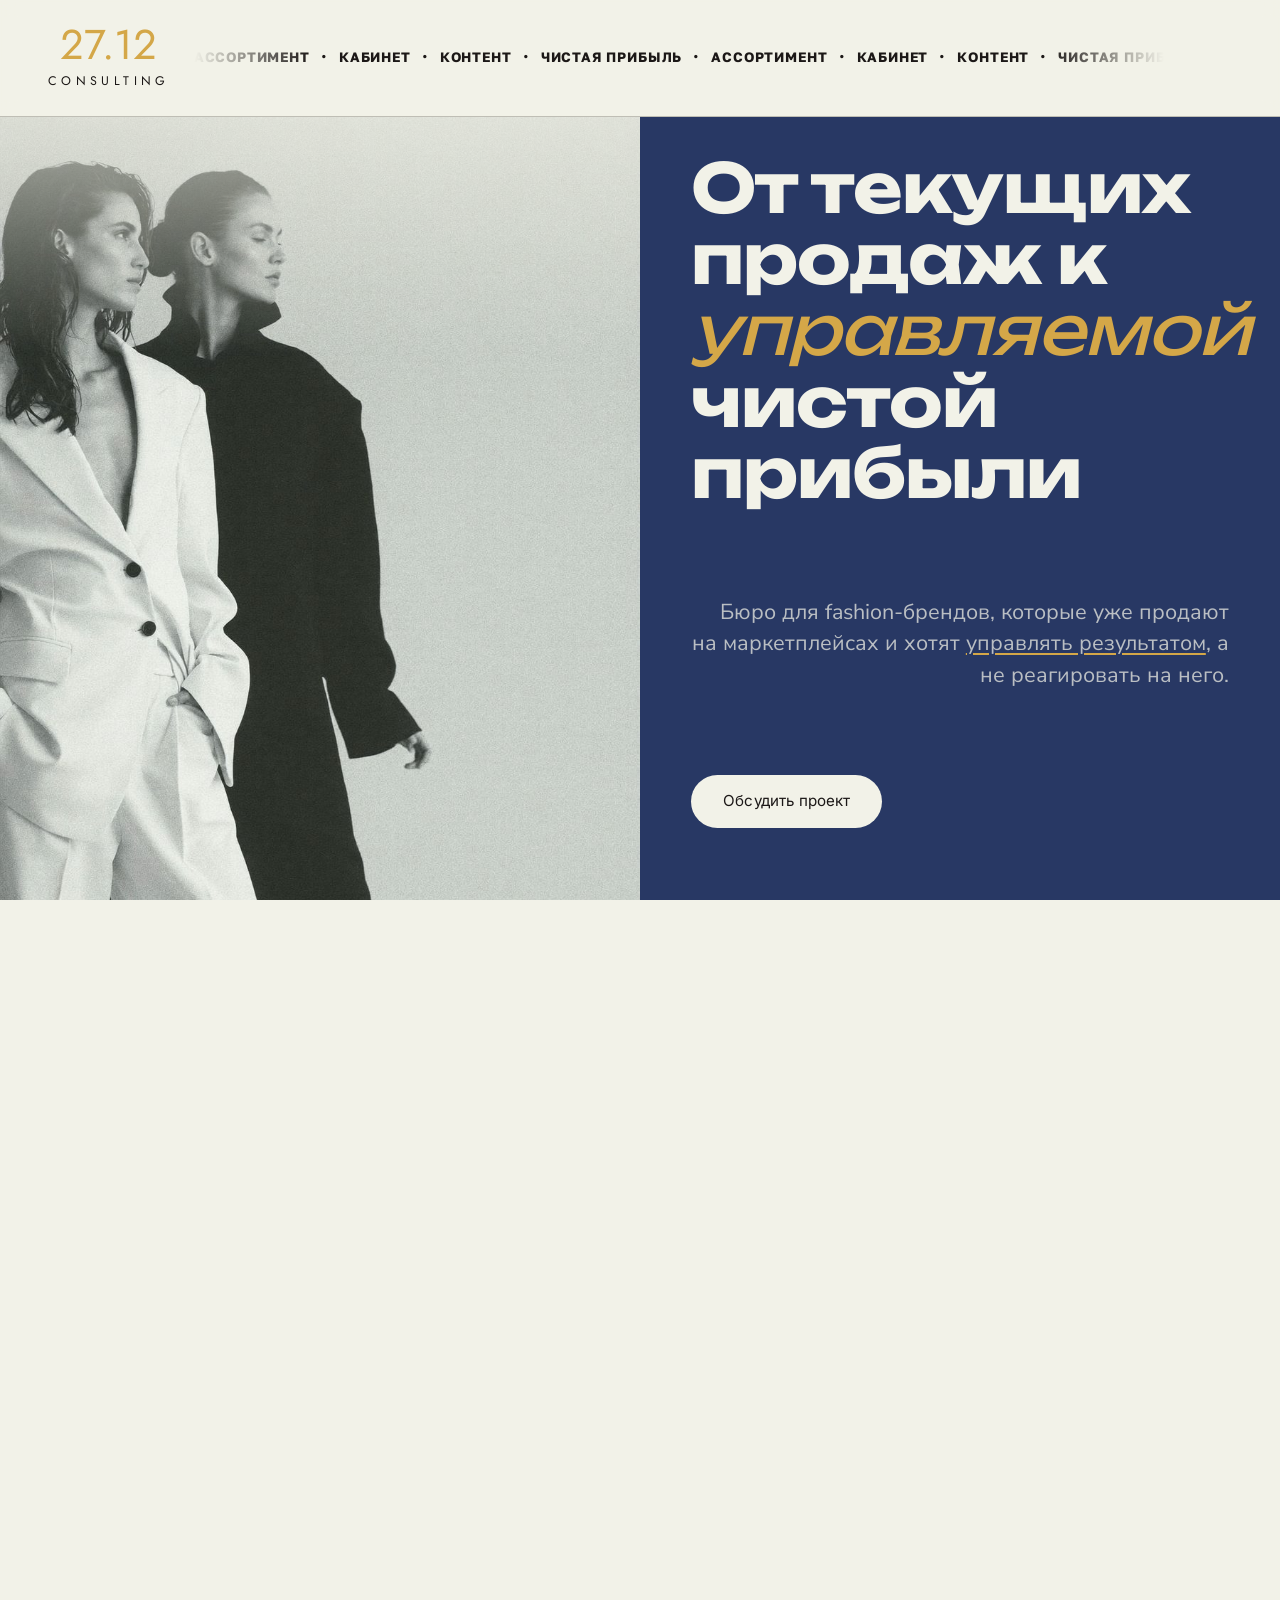
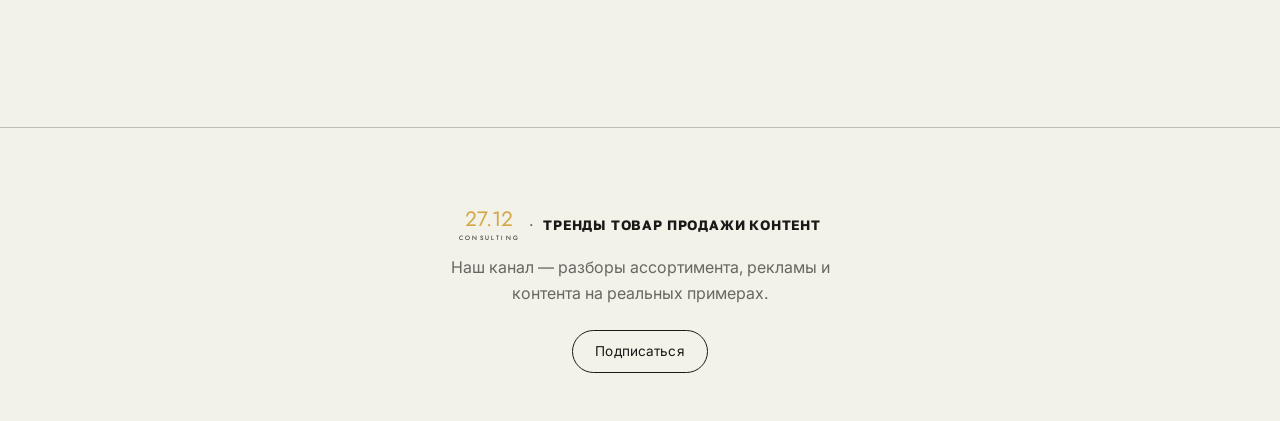
==== commit bdab8691: "Rework hero typography, entrance motion, and fix several reveal bugs - Swap hero display font from P" ====
--- a/index.html
+++ b/index.html
@@ -7,7 +7,7 @@
 <meta name="description" content="Бюро для fashion-брендов на маркетплейсах: ассортимент, кабинет, контент, чистая прибыль.">
 <link rel="preconnect" href="https://fonts.googleapis.com">
 <link rel="preconnect" href="https://fonts.gstatic.com" crossorigin>
-<link href="https://fonts.googleapis.com/css2?family=Playfair+Display:ital,wght@0,400;0,600;0,700;1,400;1,600&family=Inter:wght@300;400;500;600;700;800;900&family=Jost:wght@300;400;500&family=Golos+Text:wght@400;500;600;700;800&family=Oswald:wght@600;700&display=swap" rel="stylesheet">
+<link href="https://fonts.googleapis.com/css2?family=Unbounded:wght@400;700&family=Nunito+Sans:wght@400;600;700&family=Inter:wght@300;400;500;600;700;800;900&family=Jost:wght@300;400;500&family=Golos+Text:wght@400;500;600;700;800&family=Oswald:wght@600;700&display=swap" rel="stylesheet">
 <link rel="stylesheet" href="css/style.css">
 </head>
 <body>
@@ -94,7 +94,7 @@
       <div class="hero-panel hero-panel-sub reveal">
         <div class="hero-panel-sub-inner">
           <h2 class="hero-panel-headline">От текущих продаж к <em>управляемой</em> чистой прибыли</h2>
-          <p class="hero-sub">Бюро для fashion-брендов, которые уже продают на маркетплейсах и хотят управлять результатом, а не реагировать на него.</p>
+          <p class="hero-sub">Бюро для fashion-брендов, которые уже продают на маркетплейсах и хотят <span class="sub-underline">управлять результатом</span>, а не реагировать на него.</p>
           <div class="hero-actions">
             <a href="https://t.me/Nadezhda_97" target="_blank" rel="noopener" class="btn btn-on-navy">Обсудить проект</a>
           </div>
@@ -320,36 +320,42 @@
     <div class="stages-grid stagger">
       <div class="stage-card reveal">
         <p class="stage-number">01</p>
-        <h3>Диагностика и стратегия</h3>
-        <p class="stage-time">Первые 30 дней</p>
-        <ul>
-          <li>Аудит ассортимента: решение по каждому SKU</li>
-          <li>Аудит кабинета, юнит-экономики и рекламы</li>
-          <li>Аудит контента и воронки</li>
-          <li>Ассортиментная матрица и план производства</li>
-        </ul>
+        <div class="stage-body">
+          <h3>Диагностика и стратегия</h3>
+          <p class="stage-time">Первые 30 дней</p>
+          <ul>
+            <li>Аудит ассортимента: решение по каждому SKU</li>
+            <li>Аудит кабинета, юнит-экономики и рекламы</li>
+            <li>Аудит контента и воронки</li>
+            <li>Ассортиментная матрица и план производства</li>
+          </ul>
+        </div>
       </div>
       <div class="stage-card reveal">
         <p class="stage-number">02</p>
-        <h3>Перестройка</h3>
-        <p class="stage-time">2–3 месяц</p>
-        <ul>
-          <li>Вывод убыточных SKU, усиление локомотивов</li>
-          <li>Модификация текущего ассортимента</li>
-          <li>Перезапуск рекламы под маржу, а не под оборот</li>
-          <li>Переупаковка карточек и контента</li>
-        </ul>
+        <div class="stage-body">
+          <h3>Перестройка</h3>
+          <p class="stage-time">2–3 месяц</p>
+          <ul>
+            <li>Вывод убыточных SKU, усиление локомотивов</li>
+            <li>Модификация текущего ассортимента</li>
+            <li>Перезапуск рекламы под маржу, а не под оборот</li>
+            <li>Переупаковка карточек и контента</li>
+          </ul>
+        </div>
       </div>
       <div class="stage-card reveal">
         <p class="stage-number">03</p>
-        <h3>Управление и масштабирование</h3>
-        <p class="stage-time">Постоянно</p>
-        <ul>
-          <li>Сезонные капсулы и новые модели</li>
-          <li>Масштабирование сработавших SKU</li>
-          <li>Внешний трафик и блогеры</li>
-          <li>P&amp;L по SKU и оптимизация прибыли</li>
-        </ul>
+        <div class="stage-body">
+          <h3>Управление и масштабирование</h3>
+          <p class="stage-time">Постоянно</p>
+          <ul>
+            <li>Сезонные капсулы и новые модели</li>
+            <li>Масштабирование сработавших SKU</li>
+            <li>Внешний трафик и блогеры</li>
+            <li>P&amp;L по SKU и оптимизация прибыли</li>
+          </ul>
+        </div>
       </div>
     </div>
 
@@ -383,6 +389,12 @@
       <li class="reveal"><span class="step-num">03</span><span class="step-text">Фиксируем цель и ограничения — 3–5 дней</span></li>
       <li class="reveal"><span class="step-num">04</span><span class="step-text">Договор и старт работы</span></li>
     </ol>
+    <div class="steps-dots" aria-hidden="true">
+      <span class="steps-dot"></span>
+      <span class="steps-dot"></span>
+      <span class="steps-dot"></span>
+      <span class="steps-dot"></span>
+    </div>
     <a href="https://t.me/Nadezhda_97" target="_blank" rel="noopener" class="btn btn-primary reveal">Оставить заявку</a>
   </section>
 
--- a/css/style.css
+++ b/css/style.css
@@ -10,7 +10,7 @@
   --ink-soft: #3d4e7f;
   --navy-text: #f2f2e8;
   --gold: #d4a748;
-  --font-display: 'Playfair Display', serif;
+  --font-display: 'Unbounded', sans-serif;
   --font-numerals: 'Jost', sans-serif;
   --font-heading: 'Golos Text', sans-serif;
   --font-body: 'Inter', sans-serif;
@@ -508,6 +508,7 @@
   gap: 1.5rem;
   margin-top: 4rem;
   margin-bottom: 0;
+  text-align: center;
 }
 
 .site-menu-nav a {
@@ -917,10 +918,19 @@
   color: var(--accent);
 }
 
+/* Unbounded's glyphs run far wider per character than Playfair Display's
+   (the font this size scale was originally tuned for), so the old
+   vh-based clamp badly overflowed the panel — vh also stopped tracking
+   the actual constraint once panels stack to full-width on mobile at
+   900px (width, not height, becomes the limit there). Sized empirically
+   against the panel's own clientWidth instead: the longest word
+   ("управляемой") fits at roughly 12.1% of the panel's width at every
+   breakpoint tested, so these clamps use vw at ~87% of that fitted ratio
+   for a safety margin. */
 .hero-panel-headline {
   font-family: var(--font-display);
-  font-weight: 600;
-  font-size: clamp(3.8rem, 12vh, 8.5rem);
+  font-weight: 700;
+  font-size: clamp(2.4rem, 5.3vw, 7.2rem);
   line-height: 1.05;
   letter-spacing: -0.015em;
   text-wrap: balance;
@@ -934,12 +944,20 @@
 }
 
 .hero-sub {
-  font-family: var(--font-body);
+  font-family: 'Nunito Sans', var(--font-body);
   font-weight: 400;
   color: var(--muted-on-card);
-  font-size: 1.21rem;
-  line-height: 1.6;
+  font-size: 1.35rem;
+  line-height: 1.45;
   max-width: 42ch;
+  text-align: right;
+  margin-left: auto;
+}
+
+.hero-sub .sub-underline {
+  text-decoration: underline;
+  text-decoration-color: var(--gold);
+  text-underline-offset: 0.15em;
 }
 
 .hero-actions {
@@ -1411,15 +1429,6 @@
   scroll-snap-type: x mandatory;
   -webkit-overflow-scrolling: touch;
   scrollbar-width: none;
-  filter: blur(0);
-  transition: filter 200ms ease-out;
-}
-
-/* Toggled from script.js on scroll, cleared ~120ms after scrolling stops —
-   masks the cut between differently-sized cards without slowing the snap
-   itself down. */
-.services-grid.is-transitioning {
-  filter: blur(3px);
 }
 
 .services-grid::-webkit-scrollbar {
@@ -1631,7 +1640,7 @@
 .promo-block.reveal {
   opacity: 0;
   transform: translateX(70px);
-  transition: opacity 380ms linear, transform 950ms cubic-bezier(0.16, 1, 0.3, 1);
+  transition: opacity 380ms linear, transform 950ms cubic-bezier(0.34, 1.56, 0.64, 1);
 }
 
 .promo-block.reveal.is-visible {
@@ -1758,6 +1767,54 @@
   padding: 2rem;
   background: var(--bg);
   color: var(--ink);
+  position: relative;
+  overflow: hidden;
+}
+
+/* Same "Marquee Slide-Stop" entrance as .promo-block — slides in from the
+   right and brakes hard to a stop, then a single diagonal shimmer sweeps
+   across once it's settled. Rides staggerObserver in script.js, staggered
+   card to card like the other 3-across grids. */
+.project-col.reveal {
+  opacity: 0;
+  transform: translateX(70px);
+  transition: opacity 380ms linear, transform 950ms cubic-bezier(0.34, 1.56, 0.64, 1);
+}
+
+.project-col.reveal.is-visible {
+  opacity: 1;
+  transform: translateX(0);
+}
+
+.project-col::after {
+  content: "";
+  position: absolute;
+  inset: 0;
+  background: linear-gradient(100deg, transparent 30%, rgba(212, 167, 72, 0.38) 50%, transparent 70%);
+  transform: translateX(-130%);
+  pointer-events: none;
+}
+
+.project-col.reveal.is-visible::after {
+  animation: promo-shimmer 1300ms ease-out 450ms 1;
+}
+
+.project-grid > .reveal.project-col:nth-child(2) {
+  transition-delay: 100ms;
+}
+
+.project-grid > .reveal.project-col:nth-child(3) {
+  transition-delay: 200ms;
+}
+
+@media (prefers-reduced-motion: reduce) {
+  .project-col.reveal {
+    transform: none !important;
+    transition: opacity 200ms ease !important;
+  }
+  .project-col.reveal.is-visible::after {
+    animation: none !important;
+  }
 }
 
 .project-col h3 {
@@ -1808,46 +1865,76 @@
 }
 
 .stages-grid {
+  display: flex;
+  flex-direction: column;
+  text-align: left;
+  margin-bottom: 1rem;
+}
+
+.stage-card {
   display: grid;
-  grid-template-columns: repeat(3, 1fr);
-  gap: 2rem;
-  text-align: left;
-  margin-bottom: 3rem;
-}
-
-.stage-card {
-  border: 1px solid var(--border-card);
-  border-radius: var(--radius);
-  padding: 2rem;
-  background: var(--card-bg);
-  color: var(--accent);
+  grid-template-columns: 100px 1fr;
+  gap: 0 1.5rem;
+  padding: 2.5rem 0;
+  border-bottom: 1px solid var(--border);
+  color: var(--ink);
+}
+
+.stage-card:first-child {
+  border-top: 1px solid var(--border);
 }
 
 .stage-number {
-  color: var(--accent);
-  font-family: var(--font-heading);
-  font-weight: 800;
-  font-size: 1.3rem;
-  margin-bottom: 0.75rem;
+  font-family: var(--font-title);
+  font-weight: 700;
+  font-size: 3rem;
+  line-height: 1;
+  color: var(--card-bg);
+  margin-bottom: 0;
+}
+
+/* Everything except the number lives in its own column-2 wrapper — h3,
+   .stage-time and the list used to auto-place directly as grid items, and
+   a `grid-row: 1 / -1` on .stage-number was meant to reserve column 1 down
+   every row so the rest fell through to column 2. That relies on -1
+   resolving against the *implicit* grid, but -1 only ever resolves
+   against explicit row tracks (none are defined here), so it silently
+   collapsed to row 1 only — .stage-time then auto-placed into row 2,
+   column 1, the narrow number column, and wrapped onto 4+ lines. A real
+   wrapper sidesteps the whole implicit-grid gotcha: two items, two
+   columns, no row-spanning needed. min-width: 0 keeps long list text from
+   pushing the grid track wider than the card. */
+.stage-body {
+  min-width: 0;
 }
 
 .stage-card h3 {
-  font-size: 1.1rem;
-  margin-bottom: 0.25rem;
+  font-size: 1.8rem;
+  font-weight: 500;
+  letter-spacing: -0.01em;
+  margin-bottom: 0.3rem;
 }
 
 .stage-time {
-  color: var(--muted-on-card);
+  color: var(--gold);
   font-size: 0.85rem;
-  margin-bottom: 1.1rem;
+  text-transform: uppercase;
+  letter-spacing: 0.06em;
+  margin-bottom: 1rem;
+}
+
+.stage-card ul {
+  columns: 2;
+  column-gap: 2rem;
 }
 
 .stage-card li {
   position: relative;
-  padding-left: 1.3rem;
-  color: var(--muted-on-card);
-  font-size: 0.9rem;
+  padding-left: 1.1rem;
+  color: var(--muted);
+  font-size: 0.92rem;
   margin-bottom: 0.6rem;
+  break-inside: avoid;
 }
 
 .stage-card li::before {
@@ -1870,8 +1957,12 @@
 }
 
 .terms-col h3 {
-  color: var(--accent);
-  font-size: 1.15rem;
+  font-family: var(--font-title);
+  font-size: 0.8rem;
+  font-weight: 600;
+  letter-spacing: 0.08em;
+  text-transform: uppercase;
+  color: var(--muted-on-card);
   margin-bottom: 0.75rem;
 }
 
@@ -1880,17 +1971,23 @@
   margin-bottom: 2rem;
 }
 
+/* Checkmark instead of the site-wide em-dash: this list is the one place
+   where the reader checks themself against criteria, not just reads a
+   description, so it gets its own marker to read as "check yourself
+   against this" rather than "here's a description". */
 .terms-col li {
   position: relative;
-  padding-left: 1.3rem;
+  padding-left: 1.6rem;
   color: var(--muted-on-card);
   margin-bottom: 0.8rem;
 }
 
 .terms-col li::before {
-  content: "—";
+  content: "✓";
   position: absolute;
   left: 0;
+  color: var(--gold);
+  font-weight: 700;
   color: var(--accent);
 }
 
@@ -1906,15 +2003,31 @@
   margin-bottom: 2.5rem;
 }
 
+/* Peeking scroll-snap carousel, same on every breakpoint: one step
+   centered at a time, with the next step's edge visible as a swipe/scroll
+   hint — echoes services' Full-Bleed Snap without needing its scrubber
+   (only 4 short items here, the peek is enough). Side padding is set so a
+   centered card's flex-basis (78%) plus the two paddings sums to 100%,
+   letting the first/last card center too. */
 .steps-list {
-  display: grid;
-  grid-template-columns: repeat(4, 1fr);
-  gap: 1.5rem;
-  margin-bottom: 2.5rem;
+  display: flex;
+  gap: 1rem;
+  overflow-x: auto;
+  scroll-snap-type: x mandatory;
+  -webkit-overflow-scrolling: touch;
+  scrollbar-width: none;
+  padding: 0 11%;
+  margin-bottom: 1rem;
   text-align: left;
 }
 
+.steps-list::-webkit-scrollbar {
+  display: none;
+}
+
 .steps-list li {
+  flex: 0 0 78%;
+  scroll-snap-align: center;
   border: 1px solid var(--border-card);
   border-radius: var(--radius);
   padding: 1.5rem;
@@ -1936,6 +2049,30 @@
   font-size: 0.95rem;
 }
 
+/* Which step is centered in the carousel above — kept in sync by
+   script.js reading .steps-list's scroll position, not by scroll-snap
+   itself, since CSS alone has no way to reflect "which card is focused"
+   back onto a sibling element. */
+.steps-dots {
+  display: flex;
+  justify-content: center;
+  gap: 0.5rem;
+  margin-bottom: 1.5rem;
+}
+
+.steps-dot {
+  width: 6px;
+  height: 6px;
+  border-radius: 50%;
+  background: var(--border);
+  transition: background 200ms ease, transform 200ms ease;
+}
+
+.steps-dot.is-active {
+  background: var(--gold);
+  transform: scale(1.3);
+}
+
 /* ---------- footer ---------- */
 
 .site-footer {
@@ -1947,6 +2084,8 @@
 .footer-brand {
   display: inline-flex;
   align-items: center;
+  justify-content: center;
+  flex-wrap: wrap;
   gap: 0.6rem;
   margin-bottom: 0.75rem;
 }
@@ -1965,6 +2104,7 @@
   font-size: 0.85rem;
   letter-spacing: 0.06em;
   text-transform: uppercase;
+  white-space: nowrap;
 }
 
 .footer-desc {
@@ -1997,6 +2137,11 @@
     width: 100%;
     height: 100%;
   }
+  /* Panel is full-width now (see .hero-panel-headline's own comment above
+     for why vh stopped being the right unit once panels stack). */
+  .hero-panel-headline {
+    font-size: clamp(1.8rem, 10.5vw, 4.4rem);
+  }
   .site-header {
     grid-template-columns: 1fr auto;
     grid-template-areas:
@@ -2018,15 +2163,22 @@
     width: 100%;
     justify-self: stretch;
   }
-  .project-grid,
-  .stages-grid {
+  .project-grid {
     grid-template-columns: repeat(2, 1fr);
   }
   .terms-grid {
     grid-template-columns: 1fr;
   }
-  .steps-list {
-    grid-template-columns: repeat(2, 1fr);
+  .stage-card {
+    grid-template-columns: 72px 1fr;
+    gap: 1.1rem;
+    padding: 2rem 0;
+  }
+  .stage-number {
+    font-size: 2.2rem;
+  }
+  .stage-card h3 {
+    font-size: 1.4rem;
   }
   .team-grid {
     flex-wrap: wrap;
@@ -2045,10 +2197,25 @@
 
 @media (max-width: 600px) {
   .project-grid,
-  .stages-grid,
-  .steps-list,
   .promo-list {
     grid-template-columns: 1fr;
+  }
+  .stage-card {
+    grid-template-columns: 60px 1fr;
+    gap: 0.85rem;
+    padding: 1.75rem 0;
+  }
+  .stage-number {
+    font-size: 1.6rem;
+  }
+  .stage-card h3 {
+    font-size: 1.2rem;
+  }
+  .stage-time {
+    font-size: 0.72rem;
+  }
+  .stage-card ul {
+    columns: 1;
   }
   .team-slot {
     flex-basis: 100%;
@@ -2065,41 +2232,29 @@
     font-size: 0.82rem;
   }
 
-  /* Single-column team grid: cards are nearly full-viewport-width AND tall
-     (avatar + text), so bounding-box growth from rotation is dominated by
-     height*sin(angle) — even a modest angle adds real horizontal overflow.
-     Keep both the offset and the angle small, and clip locally here (not
-     on desktop, where it visibly framed/cropped the pile — see the
-     .team-grid rule above) as a second line of defence.
-     padding-bottom: the stacked cards' combined natural height (3 full
-     cards) is much taller than the viewport, so while piled/not yet
-     settled the last card's own translated bottom edge can sit past the
-     grid's own bottom edge — overflow:hidden was then clipping a real
-     slice off Мария's card for most of the scroll-through, not just an
-     invisible sliver. This buffer gives the pile transform room to move
-     without cutting into the card itself. */
+  /* Single-column team grid: three full-height photo+text cards stacked
+     is already a lot of scrolling on its own, and the pin/pile/dissolve
+     choreography this section uses on wider screens turned out to be
+     fundamentally at odds with it — the stacked grid is taller than any
+     reasonable pin-track scroll budget can hold "stuck" for, which kept
+     causing the exit dissolve to clip a card before it had fully arrived
+     (see the git history on this block for two earlier, narrower attempts
+     at patching that). Simplest fix that actually holds up: don't pin or
+     dissolve this section on mobile at all — same fallback already used
+     for prefers-reduced-motion (team-card visibility/transform reset
+     below). Cards are shown at rest, in normal document flow, and stay
+     fully visible instead of piling in and dissolving away. script.js
+     skips the whole flip/exit setup at this breakpoint to match. */
+  .team-pin-track {
+    height: auto;
+  }
   .team-grid {
-    overflow: hidden;
-    padding-bottom: 40px;
-  }
-  .team-slot:nth-child(1) .team-card {
-    transform: translate(5%, 4%) rotate(-3deg);
-  }
-  .team-slot:nth-child(2) .team-card {
-    transform: translate(-4%, -4%) rotate(3deg);
-  }
-  .team-slot:nth-child(3) .team-card {
-    transform: translate(4%, 3%) rotate(-3deg);
-  }
-
-  /* Desktop's +1500px of pin-track exists to hold a wide 3-across fan-out
-     on screen for a long, deliberate scroll. Single-column mobile only
-     ever shows the pile settling in place with far smaller offsets (see
-     the poses above) — 1500px here bought 3 empty screens of scroll for
-     no new content. script.js reads offsetHeight every frame, so this
-     needs no JS change. */
-  .team-pin-track {
-    height: calc(100vh + 800px);
+    position: static;
+    padding-bottom: 3rem;
+  }
+  .team-card {
+    visibility: visible;
+    transform: none !important;
   }
 }
 
@@ -2113,8 +2268,8 @@
 .letter {
   display: inline-block;
   opacity: 0;
-  transform: translateY(0.5em);
-  transition: opacity 0.45s ease-out, transform 0.45s cubic-bezier(0.22, 1, 0.36, 1);
+  transform: translateY(0.6em);
+  transition: opacity 0.45s ease-out, transform 0.5s cubic-bezier(0.34, 1.56, 0.64, 1);
 }
 
 .letters-visible .letter {
@@ -2138,16 +2293,18 @@
 .formats-grid > .reveal,
 .services-grid > .reveal,
 .stages-grid > .reveal,
-.steps-list > .reveal {
+.steps-list > .reveal,
+.terms-grid > .reveal {
   opacity: 0;
-  transform: translateY(16px);
-  transition: opacity 300ms ease-out, transform 300ms cubic-bezier(0.22, 1, 0.36, 1);
+  transform: translateY(34px);
+  transition: opacity 350ms ease-out, transform 620ms cubic-bezier(0.34, 1.56, 0.64, 1);
 }
 
 .formats-grid > .reveal.is-visible,
 .services-grid > .reveal.is-visible,
 .stages-grid > .reveal.is-visible,
-.steps-list > .reveal.is-visible {
+.steps-list > .reveal.is-visible,
+.terms-grid > .reveal.is-visible {
   opacity: 1;
   transform: none;
 }
@@ -2155,7 +2312,8 @@
 .formats-grid > .reveal:nth-child(2),
 .services-grid > .reveal:nth-child(2),
 .stages-grid > .reveal:nth-child(2),
-.steps-list > .reveal:nth-child(2) {
+.steps-list > .reveal:nth-child(2),
+.terms-grid > .reveal:nth-child(2) {
   transition-delay: 40ms;
 }
 
@@ -2180,7 +2338,6 @@
 .project .section-eyebrow,
 .project h2,
 .project-intro,
-.project-grid .project-col,
 .project-terms {
   opacity: 0;
 }
@@ -2202,7 +2359,8 @@
   .formats-grid > .reveal,
   .services-grid > .reveal,
   .stages-grid > .reveal,
-  .steps-list > .reveal {
+  .steps-list > .reveal,
+  .terms-grid > .reveal {
     transform: none !important;
     transition: opacity 200ms ease !important;
     transition-delay: 0ms !important;
@@ -2215,7 +2373,6 @@
   .project .section-eyebrow,
   .project h2,
   .project-intro,
-  .project-grid .project-col,
   .project-terms {
     opacity: 1 !important;
   }
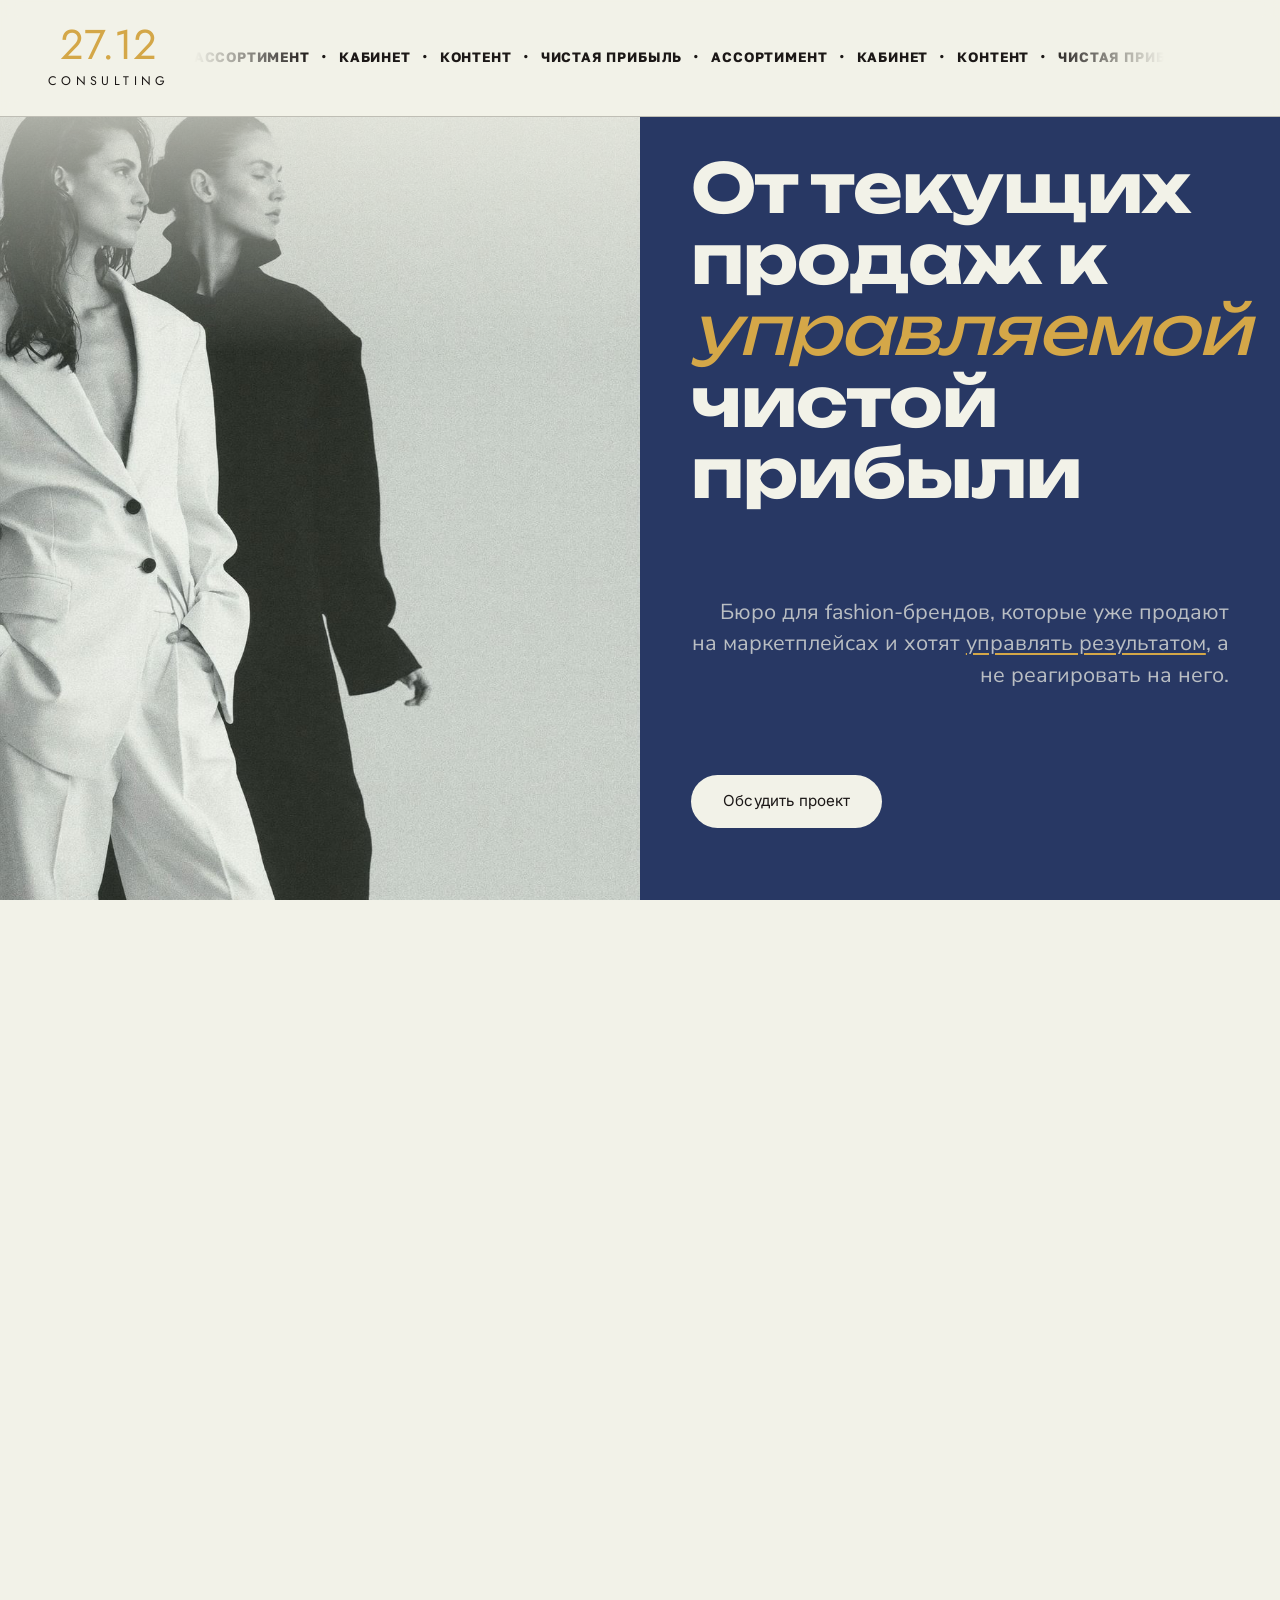
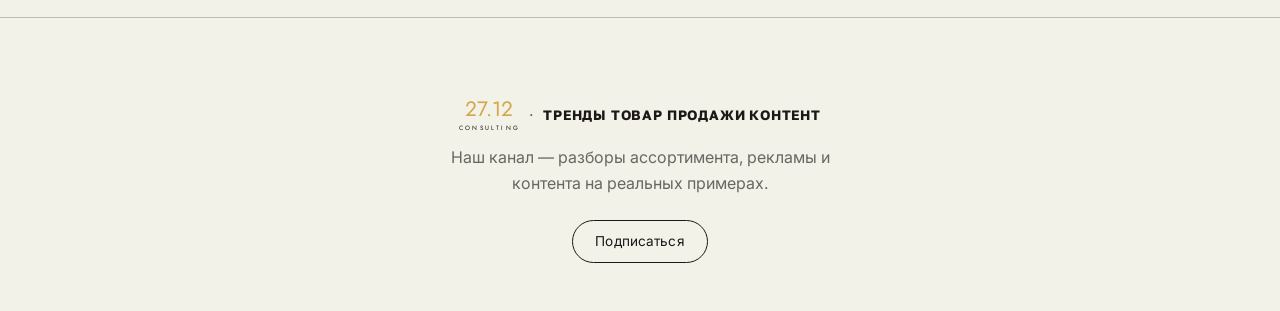
==== commit 33a55355: "Make the hero fully static on every breakpoint Three rounds of trying to make the desktop pin/slide/" ====
--- a/index.html
+++ b/index.html
@@ -15,23 +15,6 @@
 <div id="bg-wash" aria-hidden="true"></div>
 <div id="bg-rays" aria-hidden="true"></div>
 <div id="scroll-progress" aria-hidden="true"></div>
-
-<svg width="0" height="0" style="position:absolute" aria-hidden="true" focusable="false">
-  <defs>
-    <filter id="dissolve-noise" x="-25%" y="-25%" width="150%" height="150%">
-      <feTurbulence type="fractalNoise" baseFrequency="0.012 0.05" numOctaves="3" seed="11" result="noise" />
-      <feDisplacementMap in="SourceGraphic" in2="noise" scale="70" xChannelSelector="R" yChannelSelector="G" />
-    </filter>
-    <!-- Two shapes per mask: a plain, unfiltered "core" rect that always keeps
-         the top/left/right edges perfectly straight (they never dissolve),
-         and a thin "band" rect — only this one gets the noise filter — that
-         rides the current boundary so just that seam turns organic. -->
-    <mask id="hero-dissolve-mask" maskUnits="userSpaceOnUse">
-      <rect id="hero-dissolve-core" x="0" y="0" width="0" height="0" fill="#fff" />
-      <rect id="hero-dissolve-band" x="0" y="0" width="0" height="0" fill="#fff" filter="url(#dissolve-noise)" />
-    </mask>
-  </defs>
-</svg>
 
 <header class="site-header">
   <a href="#top" class="logo"><span class="logo-num">27.12</span><span class="logo-word">Consulting</span></a>
@@ -101,7 +84,6 @@
         </div>
       </div>
     </div>
-    <div class="dissolve-glow" aria-hidden="true"></div>
   </section>
   </div>
 
--- a/css/style.css
+++ b/css/style.css
@@ -632,32 +632,28 @@
 
 /* ---------- hero ---------- */
 
-/* Extra scroll room below the hero's own height so it can sit pinned
-   (.hero below is sticky) while the dissolve plays out in place, rather
-   than dissolving while also scrolling away — see script.js. The first
-   HOLD fraction of this room is: a bit of scroll that slides
-   .hero-panel-sub-inner up to reveal the subtitle/button (its content can
-   be taller than one screen at wide-short viewports — the large headline
-   alone can exceed the available height), then a held pause once it's
-   all visible, then the dissolve starts. */
+/* Static now on every breakpoint — no more pin/slide/dissolve scrub (see
+   script.js, where the whole updateHeroExit sequence was removed after
+   several rounds of trying to make its two independently-driven motions
+   read as one synchronized movement). No extra scroll room needed once
+   nothing pins in place. */
 .hero-pin-track {
   position: relative;
-  height: calc(100svh - var(--header-h) + 190vh);
-}
-
-/* Первый экран — во всю ширину окна, ровно пополам, без зазора. Fixed to
-   exactly one screen (not min-height) so it pins in place instead of
-   scrolling away — see .hero-panel-sub-inner below for how taller content
-   still gets fully seen. */
+  height: auto;
+}
+
+/* Первый экран — во всю ширину окна, ровно пополам, без зазора. Still
+   exactly one viewport tall on desktop (its two-column split has room to
+   spare at the current heading size), just no longer sticky — it scrolls
+   away with the page like any other section. */
 .hero {
-  position: sticky;
-  top: var(--header-h);
+  position: relative;
+  top: 0;
   height: calc(100svh - var(--header-h));
   overflow: hidden;
   max-width: none;
   padding: 0;
   margin: 0;
-  will-change: clip-path;
 }
 
 .hero-panels {
@@ -665,9 +661,8 @@
 }
 
 
-/* Holds the actual headline/subtitle/button — script.js slides this
-   vertically during the pin track's hold phase when it's taller than the
-   fixed .hero-panel-sub frame, instead of anything being clipped away. */
+/* Holds the actual headline/subtitle/button, centered within the fixed
+   .hero-panel-sub frame. */
 .hero-panel-sub-inner {
   display: flex;
   flex-direction: column;
@@ -677,51 +672,10 @@
   padding: clamp(1.5rem, 4vh, 3rem) clamp(1.5rem, 4vw, 3.5rem) clamp(3rem, 8vh, 5.5rem);
 }
 
-/* When the content is taller than the frame, centering an overflow would
-   crop the headline's top by the same amount as the button's bottom —
-   start from the top instead, so script.js's slide is the only thing that
-   ever moves it. */
-.hero-panel-sub-inner.is-tall {
-  justify-content: flex-start;
-}
-
-@media (prefers-reduced-motion: reduce) {
-  .hero-pin-track {
-    height: auto;
-  }
-  .hero {
-    position: relative;
-    height: auto;
-    overflow: visible;
-  }
-  .hero-panels {
-    height: auto;
-    min-height: calc(100svh - var(--header-h));
-  }
-  .hero-panel-sub {
-    overflow: visible;
-  }
-  .hero-panel-sub-inner {
-    transform: none !important;
-  }
-}
-
-/* Organic dissolve boundary + its glowing seam (hero only) — see
-   #hero-dissolve-mask in index.html and the dissolve helper in script.js.
-   Hidden by default; JS raises opacity only while the section is actively
-   dissolving out on scroll. */
-.dissolve-glow {
-  position: absolute;
-  left: 0;
-  right: 0;
-  height: 64px;
-  pointer-events: none;
-  background: linear-gradient(180deg, transparent, var(--gold) 45%, var(--gold) 55%, transparent);
-  filter: url(#dissolve-noise) blur(10px);
-  opacity: 0;
-  mix-blend-mode: screen;
-  z-index: 5;
-}
+/* No prefers-reduced-motion override needed for the hero any more — it's
+   static on every breakpoint by default now, same experience for
+   everyone regardless of motion preference. */
+
 
 .hero-panels {
   display: grid;
@@ -901,13 +855,20 @@
 .hero-panel-photo img {
   display: block;
   position: absolute;
-  inset: 0;
+  /* Sized taller than its frame (clipped by .hero-panel's own
+     overflow:hidden) instead of exactly inset:0, so script.js can
+     translateY it upward in lockstep with the text panel's own slide —
+     same transform property, same progress value, same exact SYNC_PX
+     pixel distance — without ever exposing an empty gap at the bottom.
+     8% of even a short ~600px-tall hero is 48px, comfortably more than
+     the fixed 42px script.js ever applies. Anchored fully to the top at
+     rest so nothing is ever cropped off the models' heads. */
+  top: -8%;
+  left: 0;
+  right: 0;
+  height: 116%;
   width: 100%;
-  height: 100%;
   object-fit: cover;
-  /* Anchored fully to the top so nothing is ever cropped off the models'
-     heads — script.js pans this downward in sync with the text panel's
-     slide, so both sides of the hero visibly move together on scroll. */
   object-position: 50% 0%;
 }
 
@@ -2116,26 +2077,35 @@
 /* ---------- responsive ---------- */
 
 @media (max-width: 900px) {
-  /* .hero keeps its fixed height (calc(100svh - header-h)) for the
-     desktop pin-scroll dissolve JS, which the stacked mobile panels still
-     share via .hero-panels{height:100%}. With implicit auto rows, that
-     definite total height let the two panels' rows collapse/stretch
-     unpredictably (photo's aspect-ratio was computing WIDTH from an
-     accidentally-squeezed row height instead of the other way around,
-     leaving it narrower than the screen with empty space beside it) — an
-     explicit split removes that ambiguity. */
+  /* Hero is static on every breakpoint now (see the base .hero rule) —
+     this block only covers what's still genuinely mobile-specific: panels
+     stack instead of sitting side-by-side, so .hero itself needs to size
+     to its stacked content instead of staying clipped to one viewport,
+     and the photo needs its own intrinsic proportion instead of
+     stretching to fill a shared fixed-height row. */
+  .hero {
+    height: auto;
+    overflow: visible;
+  }
   .hero-panels {
     grid-template-columns: 1fr;
-    grid-template-rows: 45% 55%;
+    grid-template-rows: none;
     min-height: 0;
-  }
-  /* No aspect-ratio needed once the row itself has an explicit height —
-     the image is absolutely positioned with object-fit: cover, so it
-     fills whatever box it's given either way. */
+    height: auto;
+  }
+  /* No shared fixed-height frame to fill anymore, so the photo needs its
+     own intrinsic proportion instead of stretching to 100% of a row. */
   .hero-panel-photo {
-    aspect-ratio: auto;
+    aspect-ratio: 4 / 5;
     width: 100%;
-    height: 100%;
+    height: auto;
+  }
+  .hero-panel-sub {
+    overflow: visible;
+  }
+  .hero-panel-sub-inner {
+    min-height: 0;
+    transform: none !important;
   }
   /* Panel is full-width now (see .hero-panel-headline's own comment above
      for why vh stopped being the right unit once panels stack). */
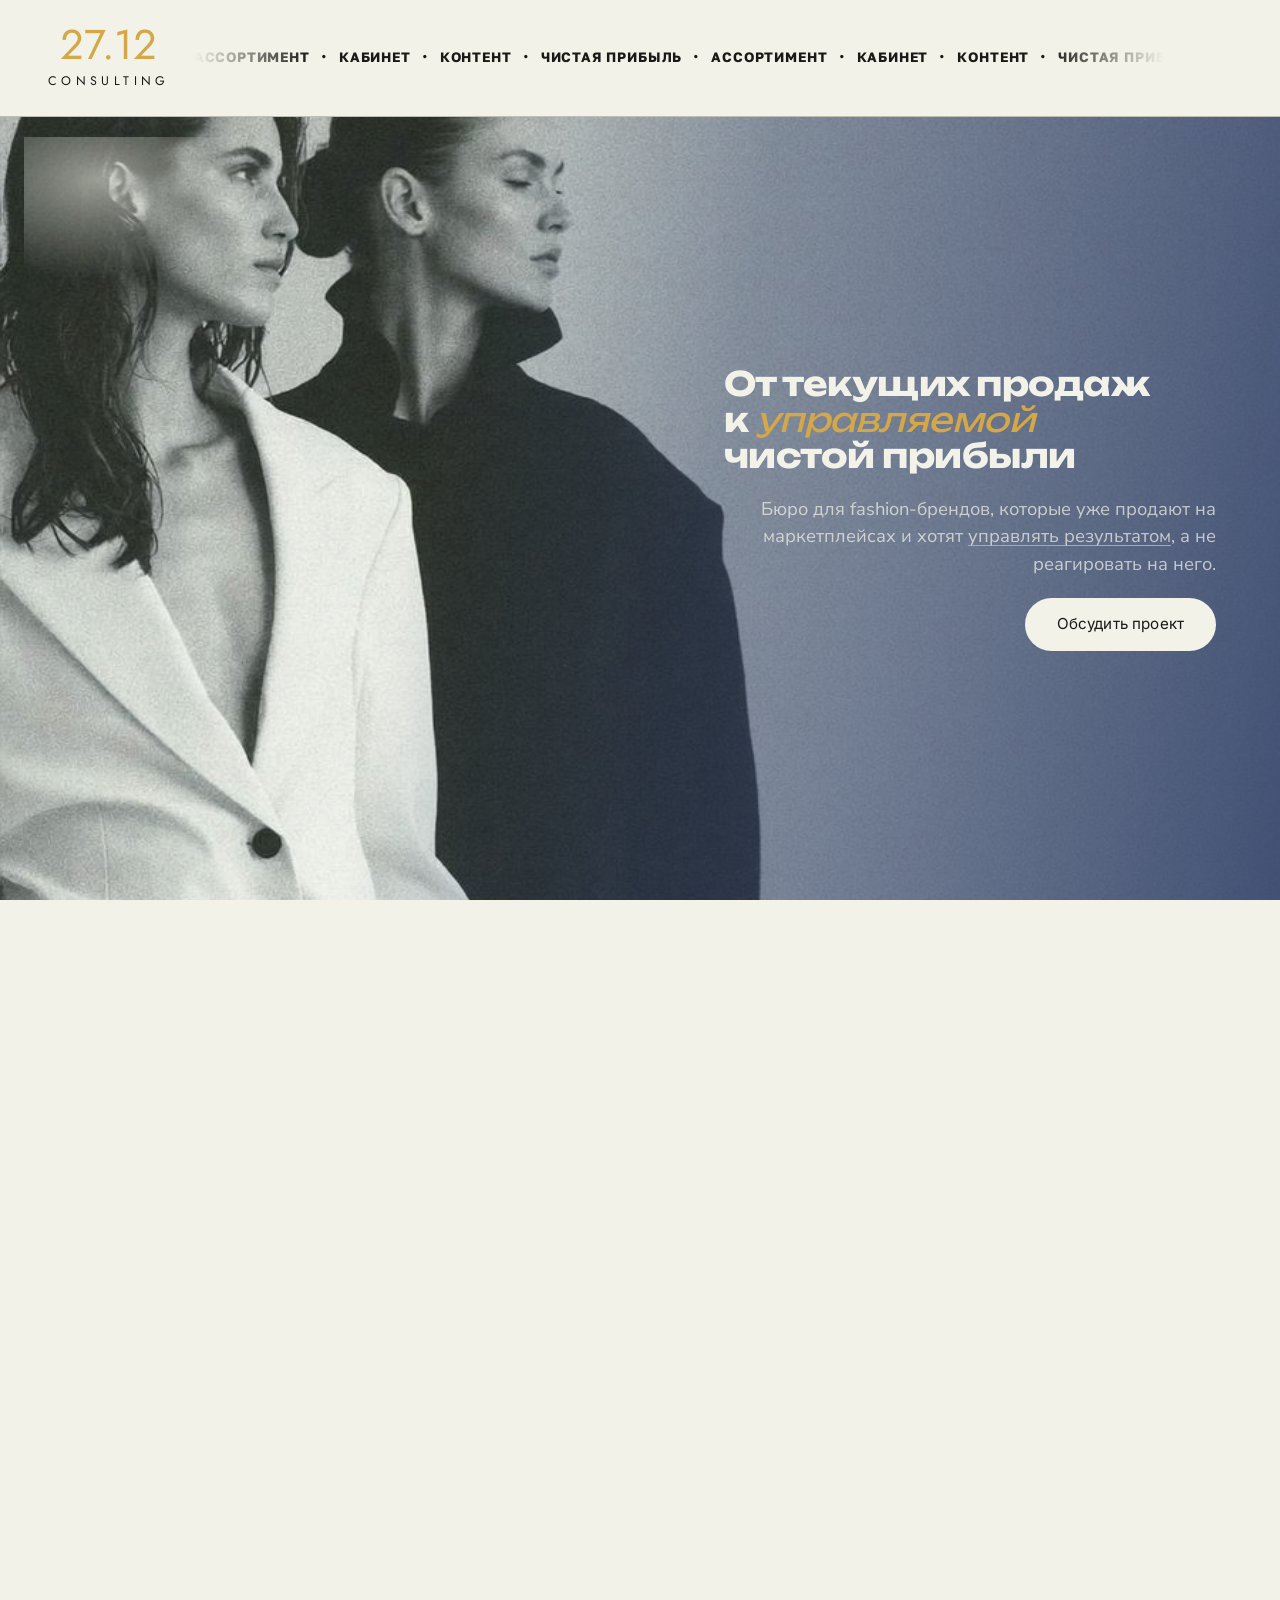
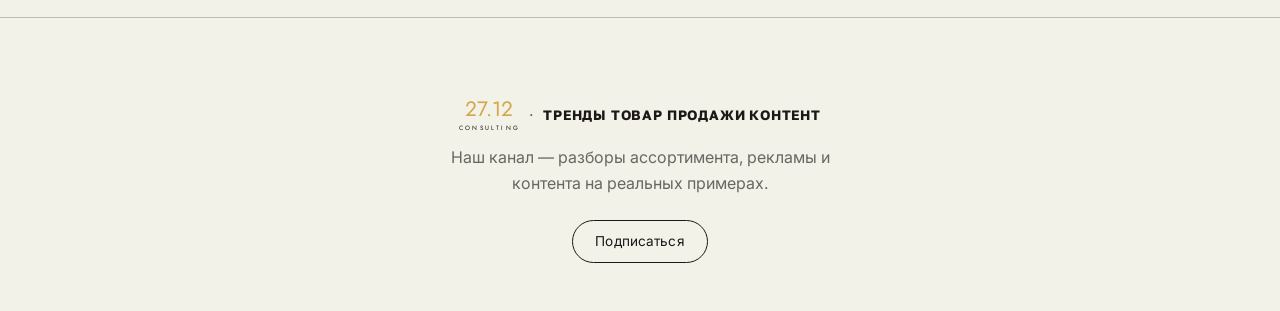
==== commit 96f82f19: "Rebuild hero as full-bleed photo with on-load text reveal Replace the two-panel synced-scroll hero w" ====
--- a/index.html
+++ b/index.html
@@ -62,30 +62,23 @@
 
 <main id="top">
 
-  <div class="hero-pin-track">
   <section class="hero">
-    <div class="hero-panels stagger">
-      <div class="hero-panel hero-panel-photo reveal">
-        <img src="images/hero-visual.jpg" alt="27.12 Consulting" loading="eager">
-        <div class="hero-logo-lockup">
-          <svg class="logo-write" viewBox="4 -18 478 278" role="img" aria-label="27.12 Consulting" focusable="false">
-            <text class="lw-num" x="240" y="160" text-anchor="middle"><tspan class="lw-glyph" style="animation-delay:0.00s">2</tspan><tspan class="lw-glyph" style="animation-delay:0.13s">7</tspan><tspan class="lw-glyph" style="animation-delay:0.26s">.</tspan><tspan class="lw-glyph" style="animation-delay:0.39s">1</tspan><tspan class="lw-glyph" style="animation-delay:0.52s">2</tspan></text>
-            <text class="lw-word" x="243" y="230" text-anchor="middle"><tspan class="lw-glyph" style="animation-delay:1.90s">C</tspan><tspan class="lw-glyph" style="animation-delay:1.99s">O</tspan><tspan class="lw-glyph" style="animation-delay:2.08s">N</tspan><tspan class="lw-glyph" style="animation-delay:2.17s">S</tspan><tspan class="lw-glyph" style="animation-delay:2.26s">U</tspan><tspan class="lw-glyph" style="animation-delay:2.35s">L</tspan><tspan class="lw-glyph" style="animation-delay:2.44s">T</tspan><tspan class="lw-glyph" style="animation-delay:2.53s">I</tspan><tspan class="lw-glyph" style="animation-delay:2.62s">N</tspan><tspan class="lw-glyph" style="animation-delay:2.71s">G</tspan></text>
-          </svg>
-        </div>
-      </div>
-      <div class="hero-panel hero-panel-sub reveal">
-        <div class="hero-panel-sub-inner">
-          <h2 class="hero-panel-headline">От текущих продаж к <em>управляемой</em> чистой прибыли</h2>
-          <p class="hero-sub">Бюро для fashion-брендов, которые уже продают на маркетплейсах и хотят <span class="sub-underline">управлять результатом</span>, а не реагировать на него.</p>
-          <div class="hero-actions">
-            <a href="https://t.me/Nadezhda_97" target="_blank" rel="noopener" class="btn btn-on-navy">Обсудить проект</a>
-          </div>
-        </div>
-      </div>
-    </div>
-  </section>
-  </div>
+    <img class="hero-bg" src="images/hero-visual.jpg" alt="27.12 Consulting" loading="eager">
+    <div class="hero-scrim" aria-hidden="true"></div>
+    <div class="hero-logo-lockup">
+      <svg class="logo-write" viewBox="4 -18 478 278" role="img" aria-label="27.12 Consulting" focusable="false">
+        <text class="lw-num" x="240" y="160" text-anchor="middle"><tspan class="lw-glyph" style="animation-delay:0.00s">2</tspan><tspan class="lw-glyph" style="animation-delay:0.13s">7</tspan><tspan class="lw-glyph" style="animation-delay:0.26s">.</tspan><tspan class="lw-glyph" style="animation-delay:0.39s">1</tspan><tspan class="lw-glyph" style="animation-delay:0.52s">2</tspan></text>
+        <text class="lw-word" x="243" y="230" text-anchor="middle"><tspan class="lw-glyph" style="animation-delay:1.90s">C</tspan><tspan class="lw-glyph" style="animation-delay:1.99s">O</tspan><tspan class="lw-glyph" style="animation-delay:2.08s">N</tspan><tspan class="lw-glyph" style="animation-delay:2.17s">S</tspan><tspan class="lw-glyph" style="animation-delay:2.26s">U</tspan><tspan class="lw-glyph" style="animation-delay:2.35s">L</tspan><tspan class="lw-glyph" style="animation-delay:2.44s">T</tspan><tspan class="lw-glyph" style="animation-delay:2.53s">I</tspan><tspan class="lw-glyph" style="animation-delay:2.62s">N</tspan><tspan class="lw-glyph" style="animation-delay:2.71s">G</tspan></text>
+      </svg>
+    </div>
+    <div class="hero-content">
+      <h2 class="hero-panel-headline hero-load">От текущих продаж к <em>управляемой</em> чистой прибыли</h2>
+      <p class="hero-sub hero-load">Бюро для fashion-брендов, которые уже продают на маркетплейсах и хотят <span class="sub-underline">управлять результатом</span>, а не реагировать на него.</p>
+      <div class="hero-actions hero-load">
+        <a href="https://t.me/Nadezhda_97" target="_blank" rel="noopener" class="btn btn-on-navy">Обсудить проект</a>
+      </div>
+    </div>
+  </section>
 
   <section class="who" id="who">
     <h2 class="reveal fold-heading"><span class="who-line">Нас</span><span class="who-line">трое</span></h2>
--- a/css/style.css
+++ b/css/style.css
@@ -632,90 +632,69 @@
 
 /* ---------- hero ---------- */
 
-/* Static now on every breakpoint — no more pin/slide/dissolve scrub (see
-   script.js, where the whole updateHeroExit sequence was removed after
-   several rounds of trying to make its two independently-driven motions
-   read as one synchronized movement). No extra scroll room needed once
-   nothing pins in place. */
-.hero-pin-track {
-  position: relative;
-  height: auto;
-}
-
-/* Первый экран — во всю ширину окна, ровно пополам, без зазора. Still
-   exactly one viewport tall on desktop (its two-column split has room to
-   spare at the current heading size), just no longer sticky — it scrolls
-   away with the page like any other section. */
+/* Full-bleed photo hero: one <img> covers the whole section, a navy
+   scrim darkens toward the right so the content column stays legible,
+   everything fades/settles in once on page load (see .hero-load and
+   script.js — no scroll dependency at all this time, after a whole run
+   of scroll-linked versions of this section). min-height, not a hard
+   height, and no overflow:hidden on the section itself — if content
+   ever needs more room than one viewport, the section (img included,
+   since it's sized to match via height:100%) simply grows to fit
+   instead of clipping anything, same fix as the previous version needed. */
 .hero {
   position: relative;
-  top: 0;
-  height: calc(100svh - var(--header-h));
-  overflow: hidden;
+  min-height: calc(100svh - var(--header-h));
+  overflow: visible;
+  /* Override the generic `section` rule's 1200px max-width/centering/
+     padding — this section's photo needs to run truly edge-to-edge,
+     not sit in the same boxed column as every other section. */
   max-width: none;
+  margin: 0;
   padding: 0;
-  margin: 0;
-}
-
-.hero-panels {
+}
+
+.hero-bg {
+  position: absolute;
+  inset: 0;
+  width: 100%;
   height: 100%;
-}
-
-
-/* Holds the actual headline/subtitle/button, centered within the fixed
-   .hero-panel-sub frame. */
-.hero-panel-sub-inner {
-  display: flex;
-  flex-direction: column;
-  justify-content: center;
-  flex-shrink: 0;
-  min-height: 100%;
-  padding: clamp(1.5rem, 4vh, 3rem) clamp(1.5rem, 4vw, 3.5rem) clamp(3rem, 8vh, 5.5rem);
-}
-
-/* No prefers-reduced-motion override needed for the hero any more — it's
-   static on every breakpoint by default now, same experience for
-   everyone regardless of motion preference. */
-
-
-.hero-panels {
-  display: grid;
-  grid-template-columns: repeat(2, 1fr);
-  align-items: stretch;
-  gap: 0;
-  min-height: calc(100svh - var(--header-h));
-  overflow: hidden;
-}
-
-.hero-panel {
-  border-radius: 0;
-  overflow: hidden;
-  display: flex;
-  flex-direction: column;
-}
-
-.hero-panel-photo {
-  position: relative;
-  border: none;
-}
-
-/* Светлая подложка сверху — чтобы тёмный текст логотипа читался поверх любого снимка */
-.hero-panel-photo::after {
-  content: "";
+  object-fit: cover;
+  /* Source photo is a tall 900x1600 portrait with the subjects' faces
+     near the top; the hero box is short and wide, so cover crops to a
+     thin horizontal band. Anchoring near the top keeps faces in frame
+     instead of centering on torsos/hands. */
+  object-position: 35% 12%;
+  display: block;
+}
+
+.hero-scrim {
   position: absolute;
-  inset: 0 0 auto 0;
-  height: 30%;
-  background: linear-gradient(to bottom, rgba(242, 242, 232, 0.65), rgba(242, 242, 232, 0));
+  inset: 0;
+  background: linear-gradient(100deg, transparent 34%, rgba(40, 56, 100, 0.42) 55%, rgba(40, 56, 100, 0.84) 100%);
   pointer-events: none;
 }
 
 .hero-logo-lockup {
   position: absolute;
-  z-index: 1;
-  right: clamp(3.5rem, 7vw, 5.5rem);
+  z-index: 2;
+  left: clamp(1.5rem, 4vw, 3rem);
   top: clamp(1.5rem, 3vw, 2.25rem);
   display: flex;
   flex-direction: column;
-  align-items: center;
+  align-items: flex-start;
+}
+
+/* Soft light patch behind the hand-written mark only (not a full-width
+   band any more, now that it sits in a corner of a full-bleed photo
+   instead of above a dedicated photo panel) — keeps it legible
+   regardless of what's directly behind it in the source image. */
+.hero-logo-lockup::before {
+  content: "";
+  position: absolute;
+  inset: -1rem -1.5rem;
+  background: radial-gradient(ellipse at 30% 30%, rgba(242, 242, 232, 0.55), transparent 70%);
+  z-index: -1;
+  pointer-events: none;
 }
 
 /* Логотип, "прописывающийся" от руки: каждый символ — свой tspan
@@ -852,50 +831,37 @@
   }
 }
 
-.hero-panel-photo img {
-  display: block;
-  position: absolute;
-  /* Sized taller than its frame (clipped by .hero-panel's own
-     overflow:hidden) instead of exactly inset:0, so script.js can
-     translateY it upward in lockstep with the text panel's own slide —
-     same transform property, same progress value, same exact SYNC_PX
-     pixel distance — without ever exposing an empty gap at the bottom.
-     8% of even a short ~600px-tall hero is 48px, comfortably more than
-     the fixed 42px script.js ever applies. Anchored fully to the top at
-     rest so nothing is ever cropped off the models' heads. */
-  top: -8%;
-  left: 0;
-  right: 0;
-  height: 116%;
-  width: 100%;
-  object-fit: cover;
-  object-position: 50% 0%;
-}
-
-.hero-panel-sub {
+/* Text column: right-anchored over the scrim, sized against its own
+   max-width (620px) rather than a half-viewport panel now — see the
+   headline's own comment below for how that's fitted. */
+.hero-content {
   position: relative;
-  overflow: hidden;
-  background: var(--card-bg);
+  z-index: 2;
+  min-height: calc(100svh - var(--header-h));
+  display: flex;
+  flex-direction: column;
+  justify-content: center;
+  align-items: flex-end;
+  gap: 1.25rem;
+  max-width: 620px;
+  margin-left: auto;
+  padding: clamp(2rem, 6vh, 4rem) clamp(1.5rem, 5vw, 4rem);
   color: var(--accent);
 }
 
-/* Unbounded's glyphs run far wider per character than Playfair Display's
-   (the font this size scale was originally tuned for), so the old
-   vh-based clamp badly overflowed the panel — vh also stopped tracking
-   the actual constraint once panels stack to full-width on mobile at
-   900px (width, not height, becomes the limit there). Sized empirically
-   against the panel's own clientWidth instead: the longest word
-   ("управляемой") fits at roughly 12.1% of the panel's width at every
-   breakpoint tested, so these clamps use vw at ~87% of that fitted ratio
-   for a safety margin. */
+/* Sized empirically (binary search per viewport, see fit-new-headline.js)
+   against .hero-content's own max-width (620px minus padding), not a
+   half-viewport panel. Above 900px the column's width barely moves
+   (492-530px, capped by max-width) so a flat size with safety margin
+   under the measured 38-41px fit is enough — no vw scaling needed. */
 .hero-panel-headline {
   font-family: var(--font-display);
   font-weight: 700;
-  font-size: clamp(2.4rem, 5.3vw, 7.2rem);
-  line-height: 1.05;
+  font-size: 2.1rem;
+  line-height: 1.08;
   letter-spacing: -0.015em;
   text-wrap: balance;
-  margin-bottom: clamp(2.5rem, 11vh, 5.5rem);
+  margin: 0;
 }
 
 .hero-panel-headline em {
@@ -908,11 +874,11 @@
   font-family: 'Nunito Sans', var(--font-body);
   font-weight: 400;
   color: var(--muted-on-card);
-  font-size: 1.35rem;
-  line-height: 1.45;
+  font-size: 1.15rem;
+  line-height: 1.5;
   max-width: 42ch;
   text-align: right;
-  margin-left: auto;
+  margin: 0;
 }
 
 .hero-sub .sub-underline {
@@ -925,8 +891,16 @@
   display: flex;
   gap: 1rem;
   flex-wrap: wrap;
-  margin-top: auto;
-  padding-top: clamp(1.5rem, 3.5vh, 2.25rem);
+  margin: 0;
+}
+
+/* On-load entrance (script.js) instead of any scroll trigger — the whole
+   block is above the fold from the first paint, so it fades/settles in
+   once, shortly after load, rather than waiting on scroll like every
+   other section's reveal. Resting opacity 0 here just prevents a flash
+   of fully-visible content before JS runs. */
+.hero-load {
+  opacity: 0;
 }
 
 /* ---------- who ---------- */
@@ -2077,40 +2051,36 @@
 /* ---------- responsive ---------- */
 
 @media (max-width: 900px) {
-  /* Hero is static on every breakpoint now (see the base .hero rule) —
-     this block only covers what's still genuinely mobile-specific: panels
-     stack instead of sitting side-by-side, so .hero itself needs to size
-     to its stacked content instead of staying clipped to one viewport,
-     and the photo needs its own intrinsic proportion instead of
-     stretching to fill a shared fixed-height row. */
-  .hero {
-    height: auto;
-    overflow: visible;
-  }
-  .hero-panels {
-    grid-template-columns: 1fr;
-    grid-template-rows: none;
-    min-height: 0;
-    height: auto;
-  }
-  /* No shared fixed-height frame to fill anymore, so the photo needs its
-     own intrinsic proportion instead of stretching to 100% of a row. */
-  .hero-panel-photo {
-    aspect-ratio: 4 / 5;
-    width: 100%;
-    height: auto;
-  }
-  .hero-panel-sub {
-    overflow: visible;
-  }
-  .hero-panel-sub-inner {
-    min-height: 0;
-    transform: none !important;
-  }
-  /* Panel is full-width now (see .hero-panel-headline's own comment above
-     for why vh stopped being the right unit once panels stack). */
+  /* No side column of empty background to anchor text against on a
+     narrow crop — content spans full width instead, bottom-anchored over
+     a stronger scrim, closer to how a full-bleed mobile hero usually
+     reads. object-position shifts the crop toward wherever the subjects
+     sit in the frame instead of centering (adjust once the real photo is
+     in — this is tuned for a subject positioned left-of-center). */
+  .hero-bg {
+    object-position: 35% 12%;
+  }
+  .hero-scrim {
+    background: linear-gradient(180deg, transparent 35%, rgba(40, 56, 100, 0.55) 68%, rgba(40, 56, 100, 0.92) 100%);
+  }
+  .hero-content {
+    max-width: none;
+    margin-left: 0;
+    align-items: flex-start;
+    justify-content: flex-end;
+    padding: 1.5rem 1.25rem 2.5rem;
+    gap: 1rem;
+  }
   .hero-panel-headline {
-    font-size: clamp(1.8rem, 10.5vw, 4.4rem);
+    /* Below 900px .hero-content goes full-width, so available width scales
+       with viewport again; fit against 5.2vw keeps ~76-92% margin under
+       the measured curve (peaks near 820px where the column is widest
+       just before the breakpoint). */
+    font-size: clamp(1rem, 5.2vw, 2.4rem);
+  }
+  .hero-sub {
+    text-align: left;
+    max-width: none;
   }
   .site-header {
     grid-template-columns: 1fr auto;
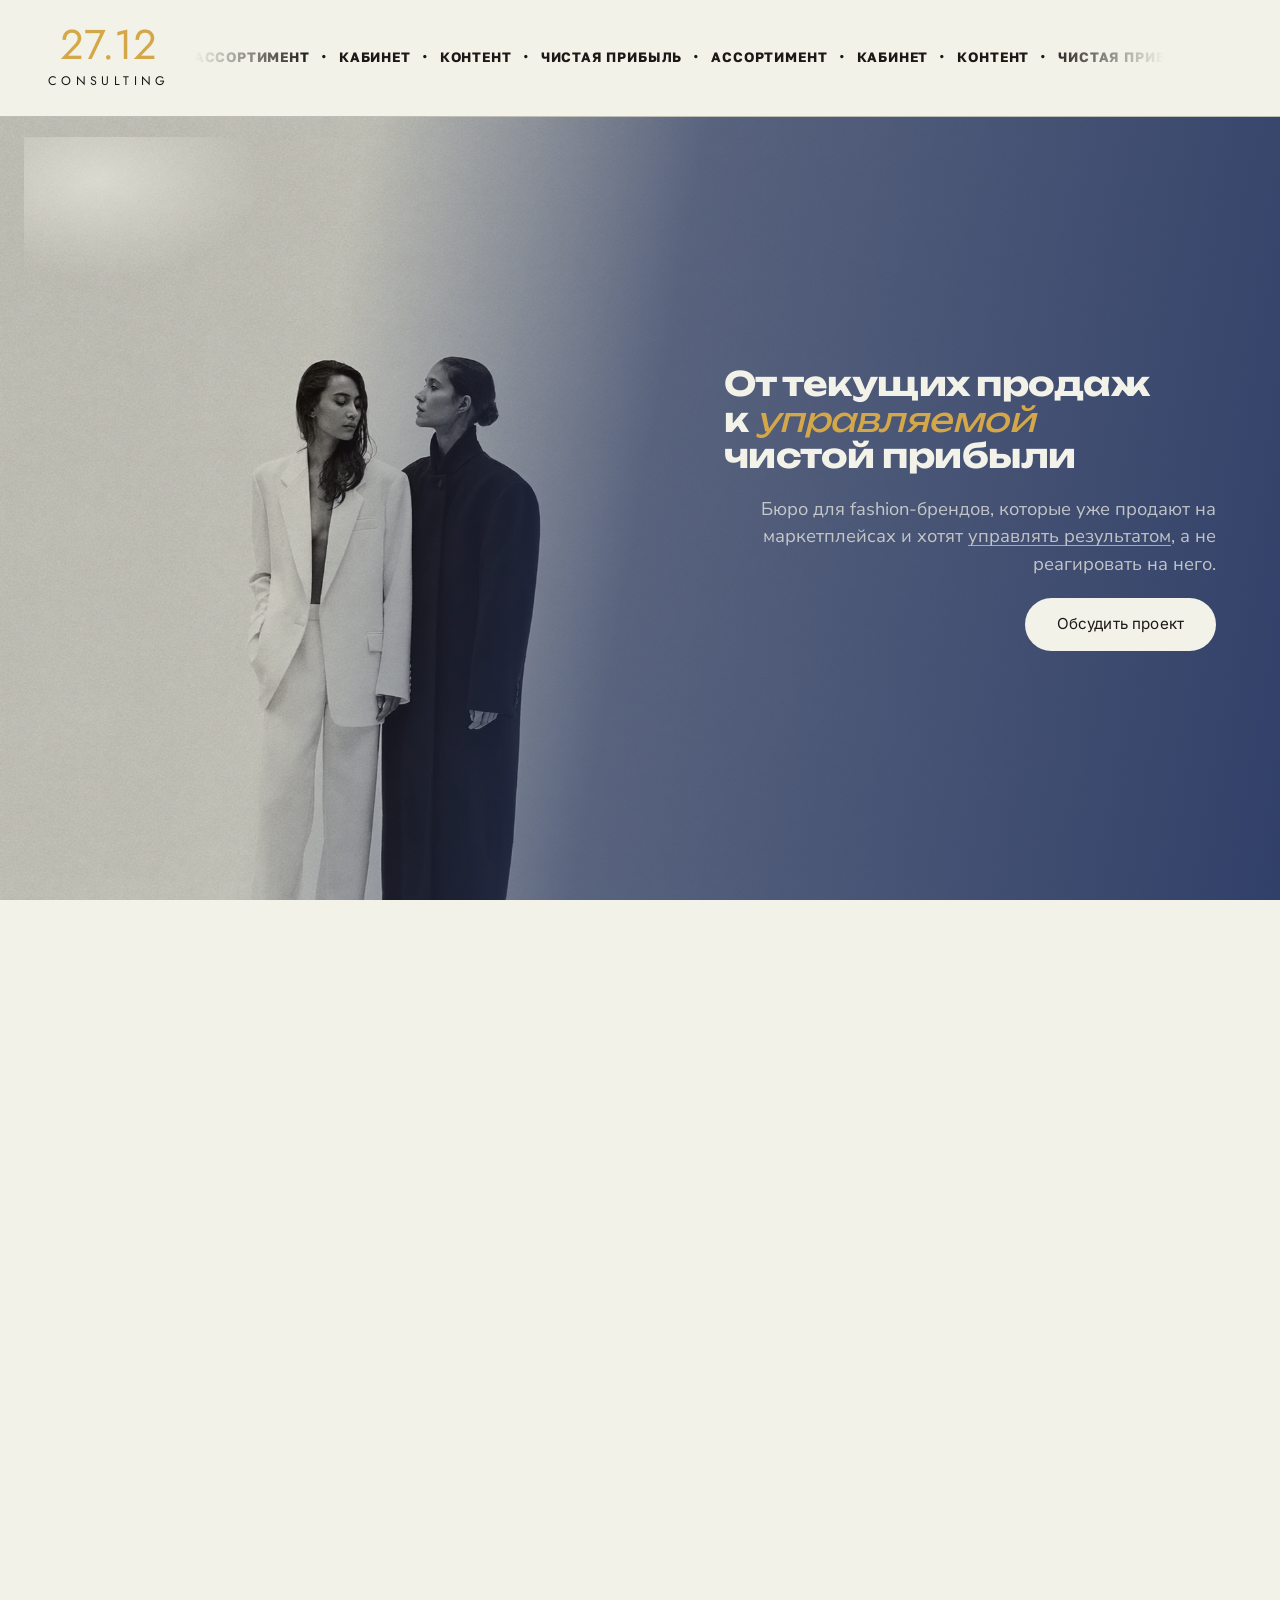
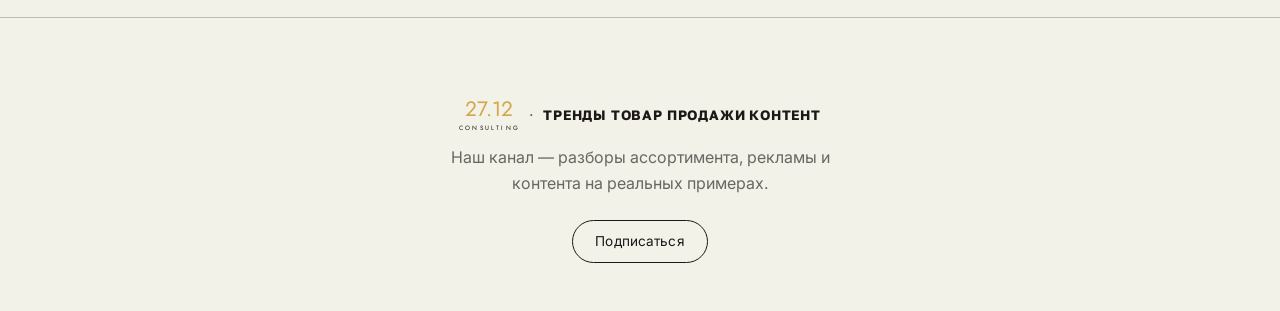
==== commit 92c72a77: "Swap hero to the correct photo and fix subtitle contrast The previously wired photo was an old asset" ====
--- a/index.html
+++ b/index.html
@@ -63,7 +63,7 @@
 <main id="top">
 
   <section class="hero">
-    <img class="hero-bg" src="images/hero-visual.jpg" alt="27.12 Consulting" loading="eager">
+    <img class="hero-bg" src="images/hf_20260821_163528_ffa52428-dd82-4a7d-8b6e-010bfa984802.png" alt="Две модели в белом костюме и чёрном пальто на нейтральном фоне" loading="eager">
     <div class="hero-scrim" aria-hidden="true"></div>
     <div class="hero-logo-lockup">
       <svg class="logo-write" viewBox="4 -18 478 278" role="img" aria-label="27.12 Consulting" focusable="false">
--- a/css/style.css
+++ b/css/style.css
@@ -659,18 +659,20 @@
   width: 100%;
   height: 100%;
   object-fit: cover;
-  /* Source photo is a tall 900x1600 portrait with the subjects' faces
-     near the top; the hero box is short and wide, so cover crops to a
-     thin horizontal band. Anchoring near the top keeps faces in frame
-     instead of centering on torsos/hands. */
-  object-position: 35% 12%;
+  /* Source photo is a wide 2048x1152 shot: the two subjects sit in
+     roughly the left 40% (faces around 30-40% down), the rest is open
+     warm-grey negative space. Whether cover crops width or height
+     depends on the box's own aspect ratio at a given viewport, so
+     anchor toward the subjects' actual position (not plain center) to
+     keep them in frame either way. */
+  object-position: 28% 38%;
   display: block;
 }
 
 .hero-scrim {
   position: absolute;
   inset: 0;
-  background: linear-gradient(100deg, transparent 34%, rgba(40, 56, 100, 0.42) 55%, rgba(40, 56, 100, 0.84) 100%);
+  background: linear-gradient(100deg, transparent 26%, rgba(40, 56, 100, 0.68) 50%, rgba(40, 56, 100, 0.94) 100%);
   pointer-events: none;
 }
 
@@ -2054,12 +2056,10 @@
   /* No side column of empty background to anchor text against on a
      narrow crop — content spans full width instead, bottom-anchored over
      a stronger scrim, closer to how a full-bleed mobile hero usually
-     reads. object-position shifts the crop toward wherever the subjects
-     sit in the frame instead of centering (adjust once the real photo is
-     in — this is tuned for a subject positioned left-of-center). */
-  .hero-bg {
-    object-position: 35% 12%;
-  }
+     reads. Photo is wide (2048x1152) so on phone-aspect boxes cover
+     always crops horizontally, never vertically — the base .hero-bg
+     object-position's X value already centers on the subjects, no
+     mobile-specific override needed. */
   .hero-scrim {
     background: linear-gradient(180deg, transparent 35%, rgba(40, 56, 100, 0.55) 68%, rgba(40, 56, 100, 0.92) 100%);
   }
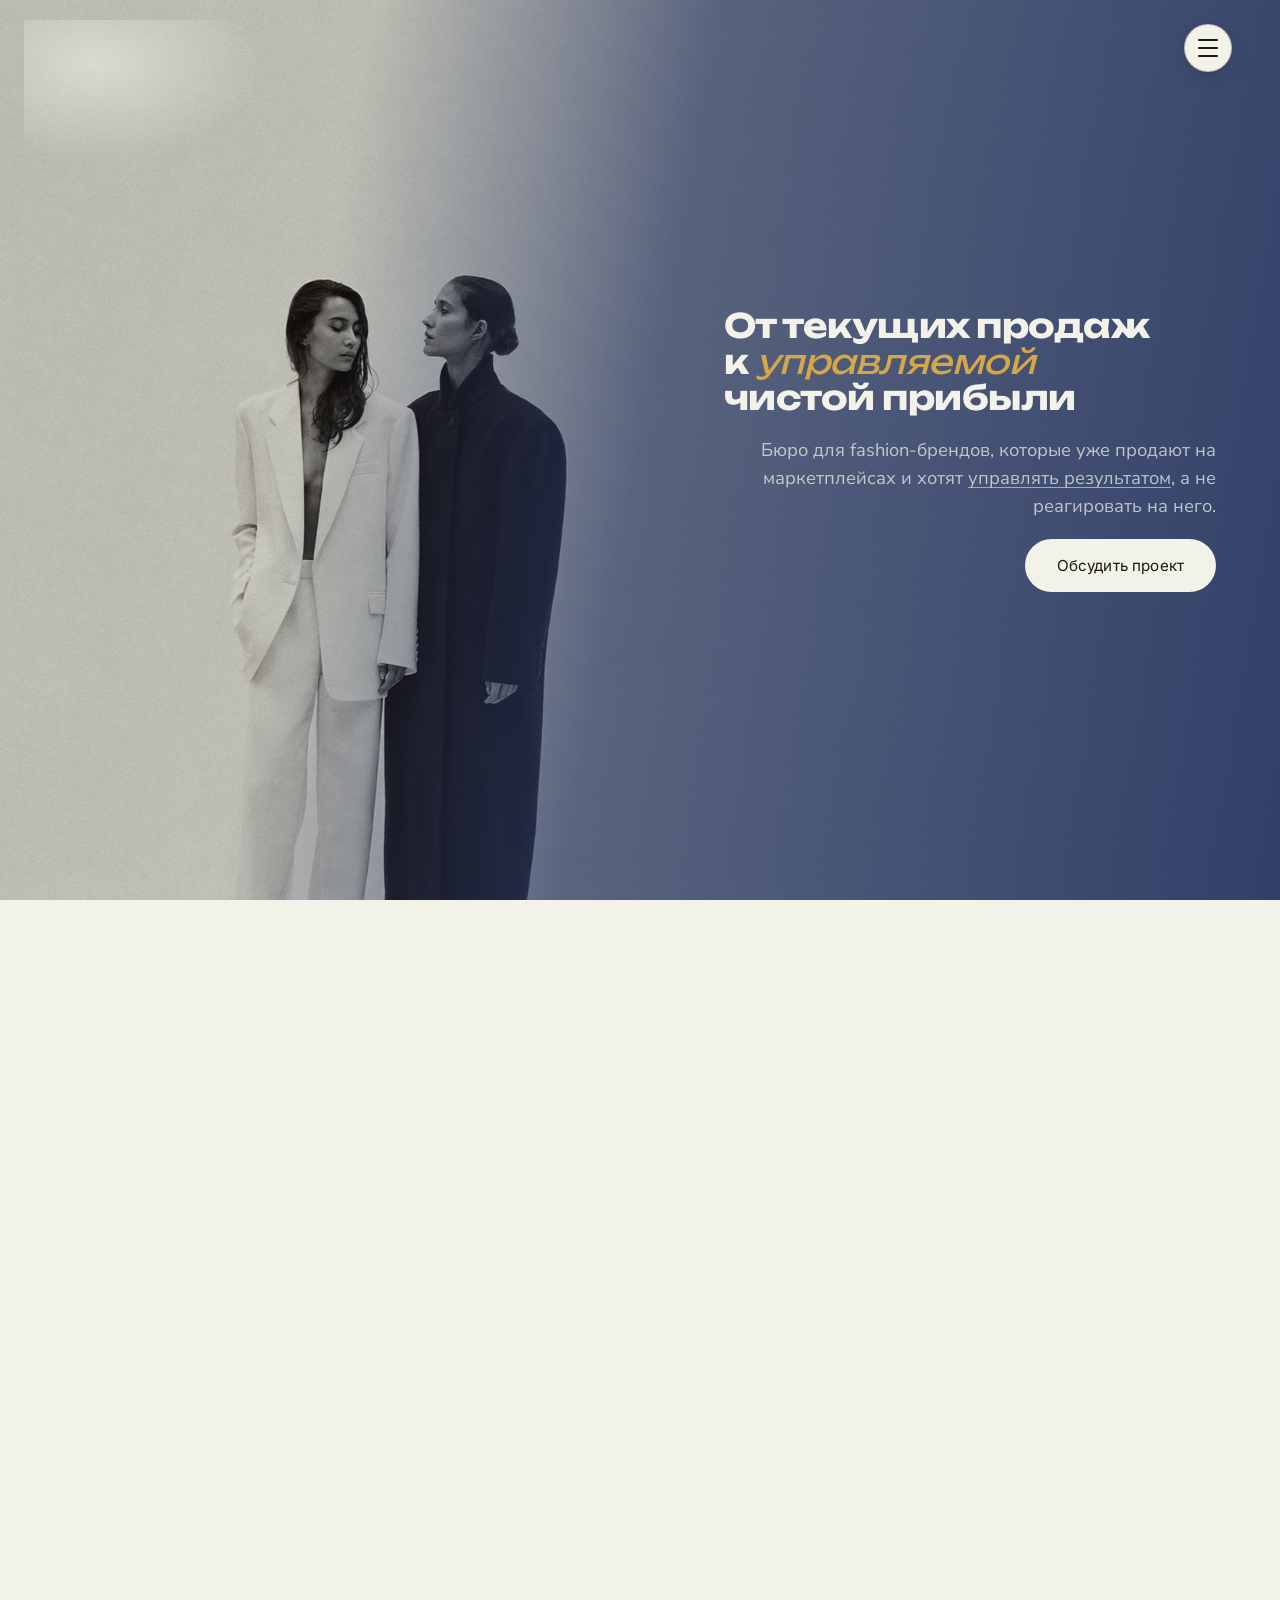
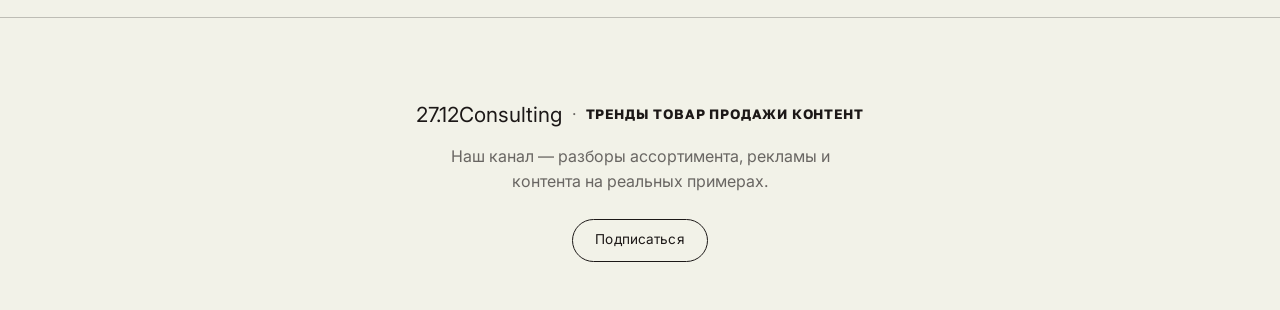
==== commit 388f313c: "Remove the site header bar, float a standalone burger top-right Drop the sticky header (logo + scrol" ====
--- a/index.html
+++ b/index.html
@@ -16,34 +16,9 @@
 <div id="bg-rays" aria-hidden="true"></div>
 <div id="scroll-progress" aria-hidden="true"></div>
 
-<header class="site-header">
-  <a href="#top" class="logo"><span class="logo-num">27.12</span><span class="logo-word">Consulting</span></a>
-  <div class="header-ticker">
-    <div class="header-ticker-track">
-      <span class="ticker-set">
-        <span>Ассортимент</span><span class="ticker-dot">·</span><span>Кабинет</span><span class="ticker-dot">·</span><span>Контент</span><span class="ticker-dot">·</span><span>Чистая прибыль</span><span class="ticker-dot">·</span>
-      </span>
-      <span class="ticker-set" aria-hidden="true">
-        <span>Ассортимент</span><span class="ticker-dot">·</span><span>Кабинет</span><span class="ticker-dot">·</span><span>Контент</span><span class="ticker-dot">·</span><span>Чистая прибыль</span><span class="ticker-dot">·</span>
-      </span>
-      <span class="ticker-set" aria-hidden="true">
-        <span>Ассортимент</span><span class="ticker-dot">·</span><span>Кабинет</span><span class="ticker-dot">·</span><span>Контент</span><span class="ticker-dot">·</span><span>Чистая прибыль</span><span class="ticker-dot">·</span>
-      </span>
-      <span class="ticker-set" aria-hidden="true">
-        <span>Ассортимент</span><span class="ticker-dot">·</span><span>Кабинет</span><span class="ticker-dot">·</span><span>Контент</span><span class="ticker-dot">·</span><span>Чистая прибыль</span><span class="ticker-dot">·</span>
-      </span>
-      <span class="ticker-set" aria-hidden="true">
-        <span>Ассортимент</span><span class="ticker-dot">·</span><span>Кабинет</span><span class="ticker-dot">·</span><span>Контент</span><span class="ticker-dot">·</span><span>Чистая прибыль</span><span class="ticker-dot">·</span>
-      </span>
-      <span class="ticker-set" aria-hidden="true">
-        <span>Ассортимент</span><span class="ticker-dot">·</span><span>Кабинет</span><span class="ticker-dot">·</span><span>Контент</span><span class="ticker-dot">·</span><span>Чистая прибыль</span><span class="ticker-dot">·</span>
-      </span>
-    </div>
-  </div>
-  <button type="button" class="menu-toggle" aria-label="Открыть меню" aria-expanded="false" aria-controls="site-menu">
-    <span></span><span></span><span></span>
-  </button>
-</header>
+<button type="button" class="menu-toggle" aria-label="Открыть меню" aria-expanded="false" aria-controls="site-menu">
+  <span></span><span></span><span></span>
+</button>
 
 <div class="site-menu" id="site-menu" aria-hidden="true">
   <span class="site-menu-logo" aria-hidden="true">27.12</span>
--- a/css/style.css
+++ b/css/style.css
@@ -17,8 +17,11 @@
   --font-title: 'Oswald', sans-serif;
   --gap: clamp(1.5rem, 4vw, 3rem);
   --radius: 6px;
-  /* Высота липкой шапки — уточняется замером в script.js */
-  --header-h: 117px;
+  /* No header bar anymore (removed in favor of a floating burger only) —
+     kept at 0 rather than deleted outright, since a handful of sections
+     still reference it in calc() for spacing that used to clear a fixed
+     header and degrades correctly to "no offset" at 0. */
+  --header-h: 0px;
 }
 
 * {
@@ -29,13 +32,6 @@
 
 html {
   scroll-behavior: smooth;
-}
-
-/* Клик по логотипу (#top) должен приземлять ровно на scrollY:0 —
-   иначе якорь целится в <main>, а он начинается сразу под фикс. шапкой,
-   и прыжок останавливается на 117px ниже, уже запуская сплит-эффект. */
-#top {
-  scroll-margin-top: var(--header-h);
 }
 
 body {
@@ -269,166 +265,69 @@
   }
 }
 
-/* ---------- header ---------- */
-
-.site-header {
-  display: grid;
-  grid-template-columns: auto 1fr auto;
-  align-items: center;
-  gap: 1.5rem;
-  padding: 1.5rem var(--gap);
-  position: sticky;
-  top: 0;
-  background: rgba(242, 242, 232, 0.92);
-  backdrop-filter: blur(8px);
-  z-index: 10;
-  border-bottom: 1px solid var(--border);
-}
-
-.header-ticker {
-  overflow: hidden;
-  -webkit-mask-image: linear-gradient(to right, transparent, black 12%, black 88%, transparent);
-  mask-image: linear-gradient(to right, transparent, black 12%, black 88%, transparent);
-}
-
-.header-ticker-track {
-  display: flex;
-  width: max-content;
-  animation: header-ticker-scroll 16s linear infinite;
-}
-
-.ticker-set {
-  display: flex;
-  align-items: center;
-  gap: 0.7rem;
-  padding-right: 0.7rem;
-  font-family: var(--font-heading);
-  font-weight: 700;
-  font-size: 0.85rem;
-  letter-spacing: 0.06em;
-  text-transform: uppercase;
-  white-space: nowrap;
-  color: var(--ink);
-}
-
-.ticker-dot {
-  display: inline-block;
-  font-size: 1.1rem;
-  line-height: 1;
-  /* The middle-dot glyph (·) sits low in its own em-box relative to the
-     surrounding all-caps text — nudge it up so it reads as centered on
-     the letters' height, not sitting near their baseline. */
-  transform: translateY(-0.16em);
-  animation: header-ticker-dot 1.4s ease-in-out infinite;
-}
-
-@keyframes header-ticker-scroll {
-  from {
-    transform: translateX(0);
-  }
-  to {
-    transform: translateX(-50%);
-  }
-}
-
-@keyframes header-ticker-dot {
-  0%, 100% {
-    transform: translateY(-0.16em) scale(1);
-    opacity: 0.45;
-  }
-  50% {
-    transform: translateY(-0.16em) scale(1.6);
-    opacity: 1;
-  }
-}
-
-@media (prefers-reduced-motion: reduce) {
-  .header-ticker-track {
-    animation: none;
-  }
-  .ticker-dot {
-    animation: none;
-  }
-  .ticker-set[aria-hidden] {
-    display: none;
-  }
-}
-
-.logo {
-  display: inline-flex;
-  flex-direction: column;
-  align-items: center;
-  gap: 0.15em;
-  font-family: var(--font-numerals);
-  font-size: 1.1rem;
-}
-
-.logo-num {
-  color: var(--gold);
-  font-weight: 400;
-  line-height: 1;
-}
-
-.logo-word {
-  font-weight: 400;
-  text-transform: uppercase;
-  letter-spacing: 0.35em;
-  font-size: 0.3em;
-  color: var(--ink);
-}
-
-.site-header .logo {
-  font-size: 2.6rem;
-  gap: 0.15em;
-  transform-origin: left center;
-  transition: transform 250ms cubic-bezier(0.22, 1, 0.36, 1);
-  /* Padding + matching negative margin enlarges the tap target without
-     nudging anything else in the header grid — the box's outer footprint
-     (for layout purposes) ends up exactly where it started. Most visible
-     at the smaller mobile logo size, where the plain text/icon alone
-     falls short of a 44px-tall touch target. */
-  padding: 8px 6px;
-  margin: -8px -6px;
-}
-
-/* Toggled from script.js once the hero has fully scrolled out of view.
-   transform only (never padding/font-size) — the header's own box stays
-   the same height, so nothing that depends on --header-h needs to know. */
-.site-header.is-condensed .logo {
-  transform: scale(0.82);
-}
-
-@media (prefers-reduced-motion: reduce) {
-  .site-header .logo {
-    transition: none;
-  }
-}
-
 /* ---------- menu toggle + overlay menu ---------- */
 
+/* No header bar — this is the only persistent nav affordance on the page,
+   so it's fixed (not scroll-away) with its own cream pill backdrop rather
+   than transparent bars: it needs to read at a glance over whatever's
+   behind it (hero photo, navy cards, cream sections), matching the pill
+   language already used for .btn-on-navy elsewhere. */
 .menu-toggle {
+  position: fixed;
+  top: clamp(1rem, 3vw, 1.5rem);
+  right: clamp(1rem, 4vw, 3rem);
+  z-index: 60;
   display: flex;
   flex-direction: column;
   justify-content: center;
+  align-items: center;
   gap: 6px;
-  width: 44px;
-  height: 44px;
+  width: 48px;
+  height: 48px;
   padding: 0;
-  border: none;
-  background: transparent;
+  /* --navy-text and --bg are the same cream hex, so over a plain cream
+     section the fill alone would vanish into the page — the border is
+     what keeps the pill's edge visible there; the shadow does the work
+     over photos and navy cards. */
+  border: 1px solid var(--border);
+  border-radius: 999px;
+  background: var(--navy-text);
+  box-shadow: 0 4px 16px rgba(28, 24, 23, 0.18);
   cursor: pointer;
+  transition: transform 0.2s, box-shadow 0.2s;
+}
+
+.menu-toggle:hover {
+  transform: translateY(-2px);
+  box-shadow: 0 6px 20px rgba(28, 24, 23, 0.24);
+}
+
+.menu-toggle:active {
+  transform: scale(0.95);
+}
+
+/* The open overlay has its own X close button in roughly the same corner —
+   showing both at once reads as two controls for one action. */
+.menu-toggle[aria-expanded="true"] {
+  opacity: 0;
+  pointer-events: none;
+  transition: opacity 0.2s ease;
 }
 
 .menu-toggle span {
   display: block;
-  height: 3px;
+  width: 20px;
+  height: 2px;
   border-radius: 999px;
-  background: var(--gold);
+  background: var(--ink);
   transition: transform 0.3s ease, opacity 0.2s ease;
 }
 
-.menu-toggle:hover span {
-  opacity: 0.8;
+@media (max-width: 600px) {
+  .menu-toggle {
+    width: 44px;
+    height: 44px;
+  }
 }
 
 .site-menu {
@@ -2082,27 +1981,6 @@
     text-align: left;
     max-width: none;
   }
-  .site-header {
-    grid-template-columns: 1fr auto;
-    grid-template-areas:
-      "logo btn"
-      "ticker ticker";
-    row-gap: 0.85rem;
-  }
-  .site-header .logo {
-    grid-column: 1 / -1;
-    grid-row: 1;
-    justify-self: center;
-  }
-  .site-header > .menu-toggle {
-    grid-area: btn;
-    justify-self: end;
-  }
-  .header-ticker {
-    grid-area: ticker;
-    width: 100%;
-    justify-self: stretch;
-  }
   .project-grid {
     grid-template-columns: repeat(2, 1fr);
   }
@@ -2159,17 +2037,6 @@
   }
   .team-slot {
     flex-basis: 100%;
-  }
-  .site-header {
-    padding: 1.1rem 1.25rem;
-  }
-  .site-header .logo {
-    font-size: 1.25rem;
-    gap: 0.15em;
-  }
-  .site-header .btn {
-    padding: 0.6rem 1.1rem;
-    font-size: 0.82rem;
   }
 
   /* Single-column team grid: three full-height photo+text cards stacked
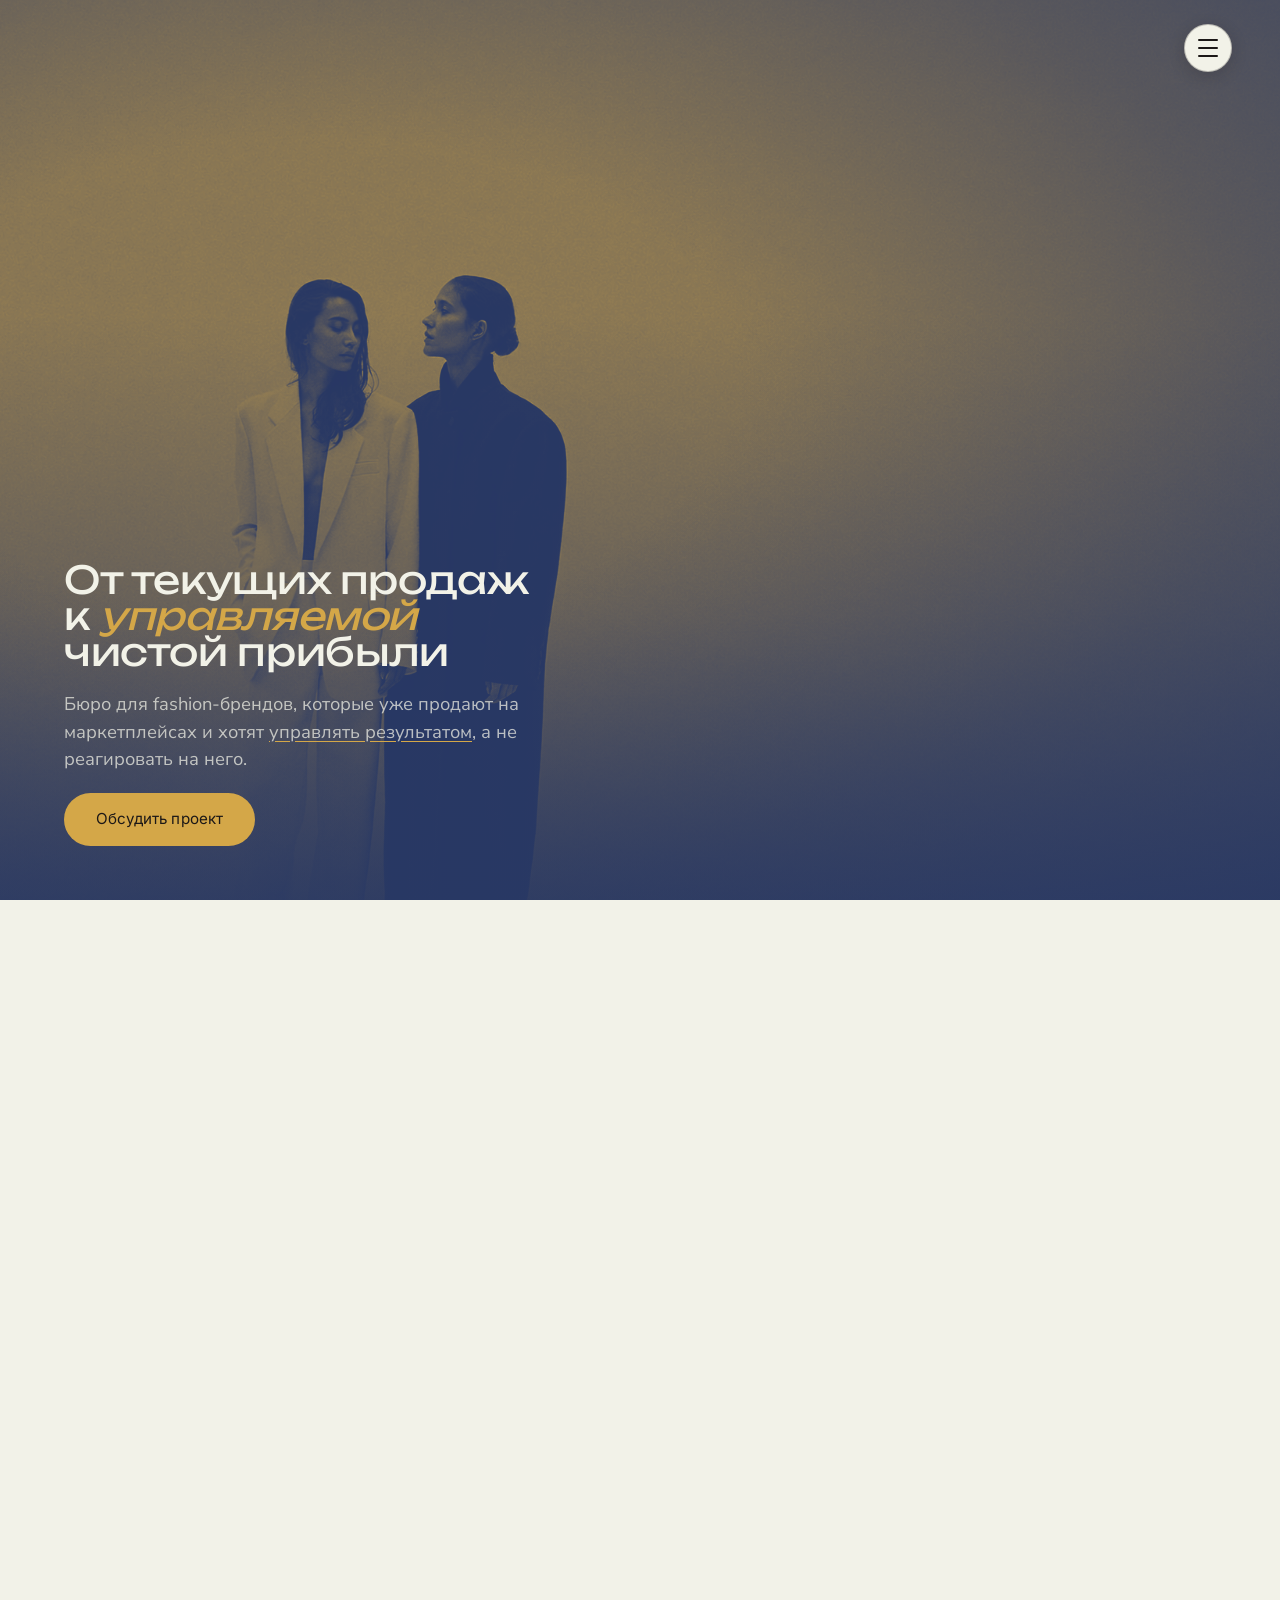
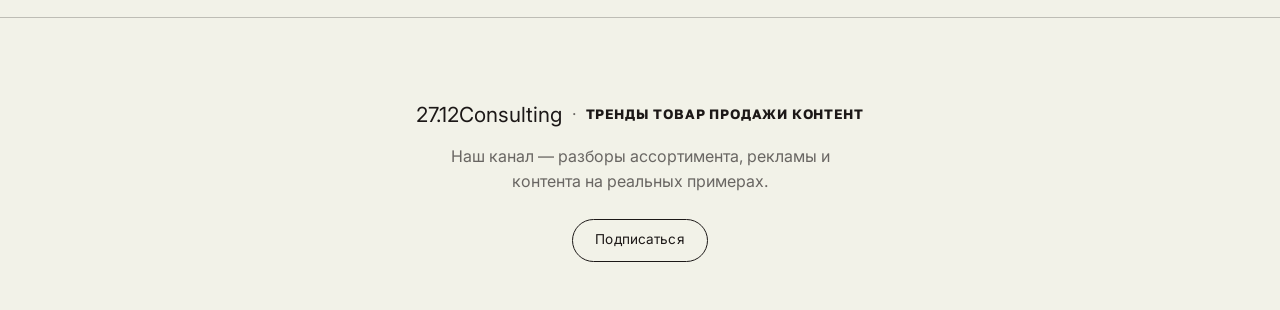
==== commit 3e981111: "Redesign hero: navy/gold duotone photo, bottom-left layout, gold CTA Adds an SVG duotone filter (sha" ====
--- a/index.html
+++ b/index.html
@@ -11,6 +11,33 @@
 <link rel="stylesheet" href="css/style.css">
 </head>
 <body>
+
+<svg width="0" height="0" style="position:absolute" aria-hidden="true" focusable="false">
+  <defs>
+    <!-- Hero photo duotone: shadows map to --card-bg (#283864), highlights to --gold (#d4a748).
+         SVG filter primitives can't read CSS custom properties, so these table values are the
+         same hex converted to 0-1 fractions — keep in sync with :root if those tokens change. -->
+    <filter id="hero-duotone" color-interpolation-filters="sRGB">
+      <feColorMatrix type="matrix" values="0.2126 0.7152 0.0722 0 0  0.2126 0.7152 0.0722 0 0  0.2126 0.7152 0.0722 0 0  0 0 0 1 0" result="hero-duotone-gray"/>
+      <!-- Gamma-compress before the duotone lookup: the source photo's studio
+           backdrop sits very bright (~0.8+ gray), which a plain 2-stop table
+           would push straight to solid gold and read as a flat color fill
+           rather than a graded photo. Exponent 2.6 pulls highlights toward
+           the midtone so the backdrop picks up navy too, keeping gold for
+           the actual lit highlights instead of the whole background. -->
+      <feComponentTransfer in="hero-duotone-gray" result="hero-duotone-gamma">
+        <feFuncR type="gamma" amplitude="1" exponent="1.8" offset="0"/>
+        <feFuncG type="gamma" amplitude="1" exponent="1.8" offset="0"/>
+        <feFuncB type="gamma" amplitude="1" exponent="1.8" offset="0"/>
+      </feComponentTransfer>
+      <feComponentTransfer in="hero-duotone-gamma">
+        <feFuncR type="table" tableValues="0.1569 0.8314"/>
+        <feFuncG type="table" tableValues="0.2196 0.6549"/>
+        <feFuncB type="table" tableValues="0.3922 0.2824"/>
+      </feComponentTransfer>
+    </filter>
+  </defs>
+</svg>
 
 <div id="bg-wash" aria-hidden="true"></div>
 <div id="bg-rays" aria-hidden="true"></div>
@@ -50,7 +77,7 @@
       <h2 class="hero-panel-headline hero-load">От текущих продаж к <em>управляемой</em> чистой прибыли</h2>
       <p class="hero-sub hero-load">Бюро для fashion-брендов, которые уже продают на маркетплейсах и хотят <span class="sub-underline">управлять результатом</span>, а не реагировать на него.</p>
       <div class="hero-actions hero-load">
-        <a href="https://t.me/Nadezhda_97" target="_blank" rel="noopener" class="btn btn-on-navy">Обсудить проект</a>
+        <a href="https://t.me/Nadezhda_97" target="_blank" rel="noopener" class="btn btn-gold">Обсудить проект</a>
       </div>
     </div>
   </section>
--- a/css/style.css
+++ b/css/style.css
@@ -484,6 +484,21 @@
   color: var(--navy-text);
 }
 
+/* Hero-only variant: gold fill on the duotone hero, since a cream button
+   here reads flat against the photo's own cream/gold tones. This is a
+   deliberate, scoped exception to DESIGN.md's "gold is never a button
+   fill" rule for this one hero CTA — not a green light to reuse it
+   elsewhere. */
+.btn-gold {
+  background: var(--gold);
+  color: var(--ink);
+}
+
+.btn-gold:hover {
+  transform: translateY(-2px);
+  box-shadow: 0 8px 20px rgba(212, 167, 72, 0.35);
+}
+
 .btn:active {
   transform: scale(0.97);
   transition: transform 100ms ease-out;
@@ -566,12 +581,23 @@
      keep them in frame either way. */
   object-position: 28% 38%;
   display: block;
-}
-
+  filter: url(#hero-duotone);
+}
+
+/* Two layers doing two different jobs, not one gradient trying to do both:
+   the radial vignette pushes the photo's own bright, mostly-empty backdrop
+   (see .hero-bg's object-position comment — subjects sit around 28% 38%)
+   toward navy at the edges/corners, independent of the duotone filter's
+   per-pixel luminance mapping — a gamma curve alone couldn't knock back
+   that backdrop without also washing gold out of the subjects themselves.
+   The linear layer is the original bottom-anchored fade, kept for text
+   legibility under the content column. */
 .hero-scrim {
   position: absolute;
   inset: 0;
-  background: linear-gradient(100deg, transparent 26%, rgba(40, 56, 100, 0.68) 50%, rgba(40, 56, 100, 0.94) 100%);
+  background:
+    radial-gradient(120% 95% at 24% 42%, transparent 28%, rgba(40, 56, 100, 0.5) 62%, rgba(40, 56, 100, 0.88) 100%),
+    linear-gradient(180deg, transparent 35%, rgba(40, 56, 100, 0.35) 68%, rgba(40, 56, 100, 0.85) 100%);
   pointer-events: none;
 }
 
@@ -583,19 +609,15 @@
   display: flex;
   flex-direction: column;
   align-items: flex-start;
-}
-
-/* Soft light patch behind the hand-written mark only (not a full-width
-   band any more, now that it sits in a corner of a full-bleed photo
-   instead of above a dedicated photo panel) — keeps it legible
-   regardless of what's directly behind it in the source image. */
-.hero-logo-lockup::before {
-  content: "";
-  position: absolute;
-  inset: -1rem -1.5rem;
-  background: radial-gradient(ellipse at 30% 30%, rgba(242, 242, 232, 0.55), transparent 70%);
-  z-index: -1;
-  pointer-events: none;
+  /* This corner of the photo is a light warm-grey — close enough to the
+     gold numeral's own tone that flat gold reads almost invisibly on it.
+     A soft light patch behind the mark (an earlier attempt at fixing
+     this) actually made it worse, since lightening the background pushes
+     gold-on-light contrast down further, and the patch's own edge read
+     as a pasted-on rectangle against the photo's grain. A drop-shadow on
+     the mark itself grounds it in the photo instead of sitting on top of
+     it, and works on both the gold numeral and the dark wordmark. */
+  filter: drop-shadow(0 1px 3px rgba(0, 0, 0, 0.45)) drop-shadow(0 2px 10px rgba(0, 0, 0, 0.25));
 }
 
 /* Логотип, "прописывающийся" от руки: каждый символ — свой tspan
@@ -741,11 +763,10 @@
   min-height: calc(100svh - var(--header-h));
   display: flex;
   flex-direction: column;
-  justify-content: center;
-  align-items: flex-end;
+  justify-content: flex-end;
+  align-items: flex-start;
   gap: 1.25rem;
   max-width: 620px;
-  margin-left: auto;
   padding: clamp(2rem, 6vh, 4rem) clamp(1.5rem, 5vw, 4rem);
   color: var(--accent);
 }
@@ -755,12 +776,17 @@
    half-viewport panel. Above 900px the column's width barely moves
    (492-530px, capped by max-width) so a flat size with safety margin
    under the measured 38-41px fit is enough — no vw scaling needed. */
+/* Weight/leading modeled on shustraya.ru/design's hero: a huge headline
+   at regular weight with tight line-height reads as more confident than
+   a smaller bold one — scale carries it instead of font-weight. Sizes
+   are fitted empirically per breakpoint (see fit-headline-v2.js) against
+   .hero-content's own column width, same method as before. */
 .hero-panel-headline {
   font-family: var(--font-display);
-  font-weight: 700;
-  font-size: 2.1rem;
-  line-height: 1.08;
-  letter-spacing: -0.015em;
+  font-weight: 400;
+  font-size: 2.4rem;
+  line-height: 0.94;
+  letter-spacing: -0.01em;
   text-wrap: balance;
   margin: 0;
 }
@@ -778,7 +804,7 @@
   font-size: 1.15rem;
   line-height: 1.5;
   max-width: 42ch;
-  text-align: right;
+  text-align: left;
   margin: 0;
 }
 
@@ -1972,10 +1998,10 @@
   }
   .hero-panel-headline {
     /* Below 900px .hero-content goes full-width, so available width scales
-       with viewport again; fit against 5.2vw keeps ~76-92% margin under
-       the measured curve (peaks near 820px where the column is widest
-       just before the breakpoint). */
-    font-size: clamp(1rem, 5.2vw, 2.4rem);
+       with viewport again; fit against 6vw keeps ~77-84% margin under the
+       measured curve (peaks near 820px where the column is widest just
+       before the breakpoint). */
+    font-size: clamp(1.15rem, 6vw, 2.7rem);
   }
   .hero-sub {
     text-align: left;
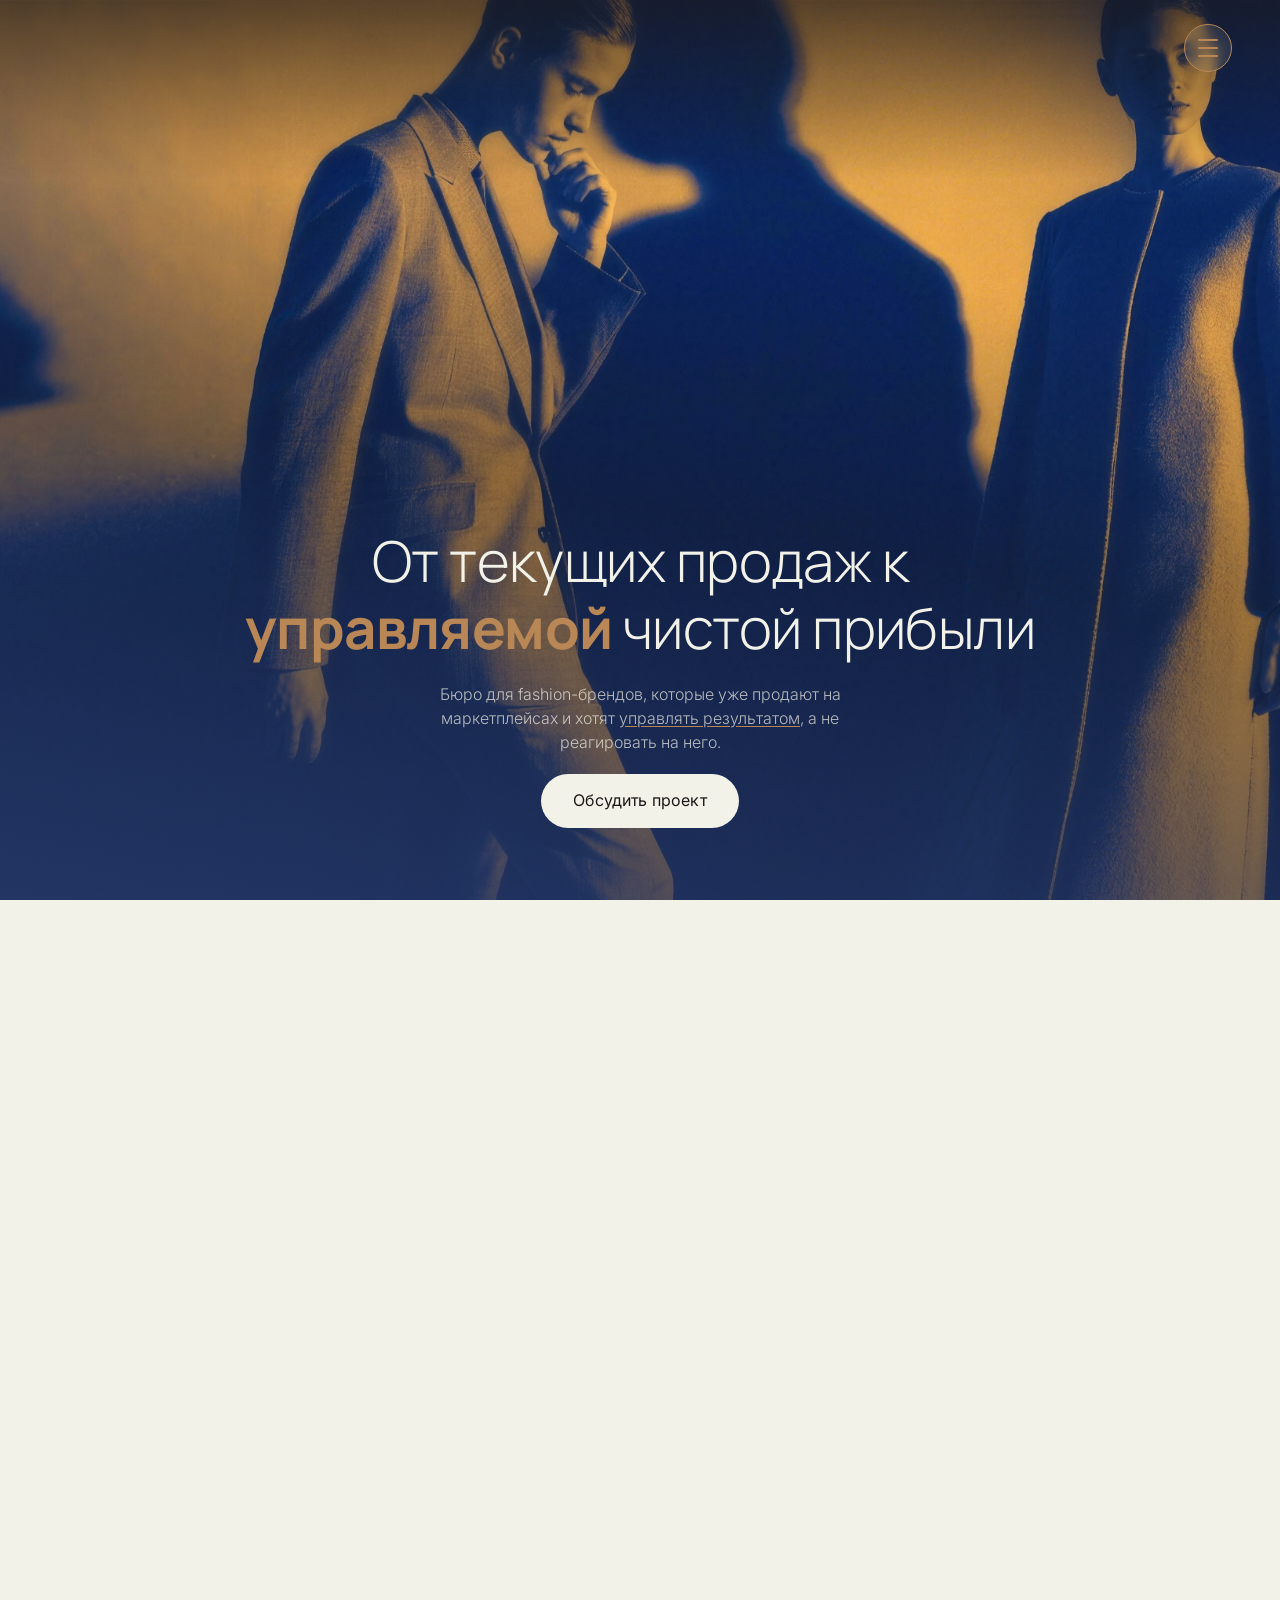
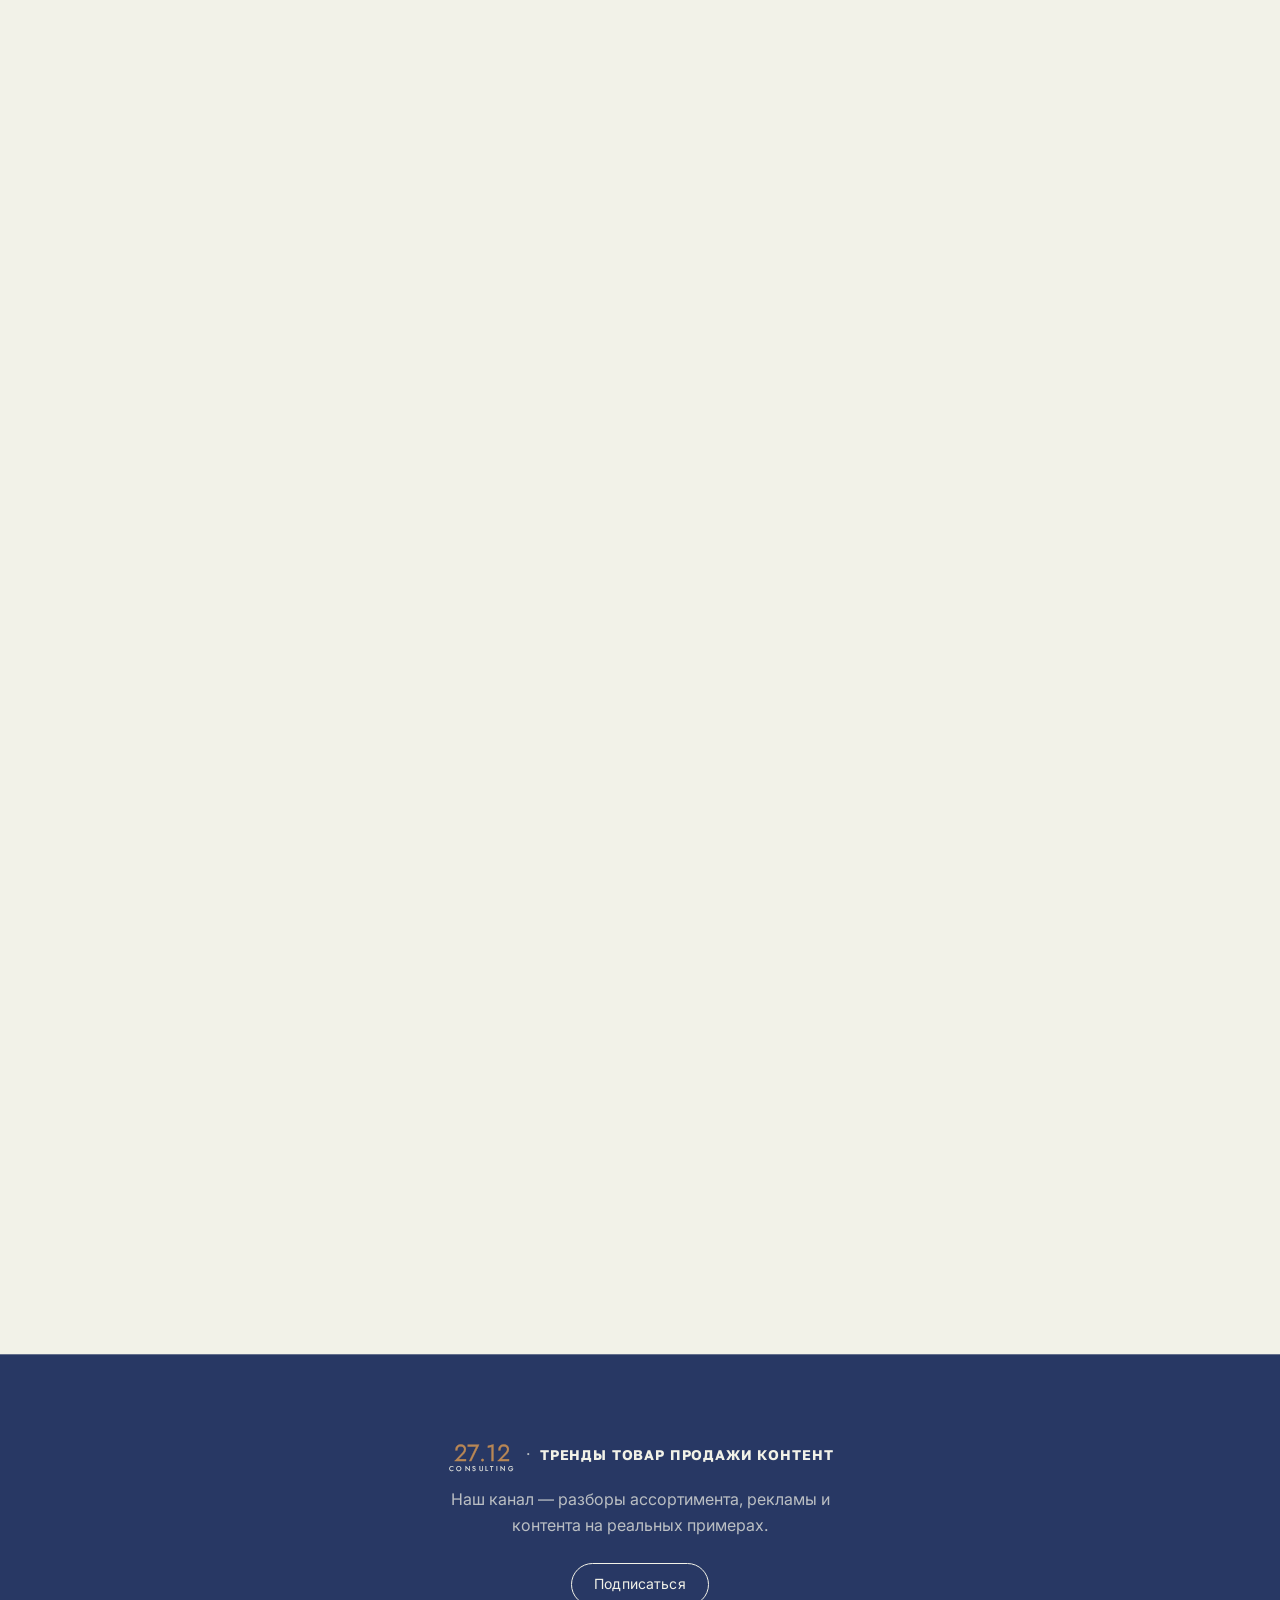
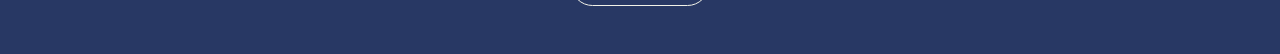
==== commit ce93abd5: "Add scroll animations, section texture, and gold/text-reveal refinements Applies timeline connector " ====
--- a/index.html
+++ b/index.html
@@ -5,42 +5,26 @@
 <meta name="viewport" content="width=device-width, initial-scale=1.0">
 <title>27.12 CONSULTING — от текущих продаж к управляемой чистой прибыли</title>
 <meta name="description" content="Бюро для fashion-брендов на маркетплейсах: ассортимент, кабинет, контент, чистая прибыль.">
+
+<link rel="icon" type="image/svg+xml" href="images/favicon.svg">
+
+<meta property="og:type" content="website">
+<meta property="og:title" content="27.12 Consulting — от текущих продаж к управляемой чистой прибыли">
+<meta property="og:description" content="Бюро для fashion-брендов на маркетплейсах: ассортимент, кабинет, контент, чистая прибыль.">
+<meta property="og:image" content="images/hero-main.jpg">
+<meta name="twitter:card" content="summary_large_image">
+<meta name="twitter:title" content="27.12 Consulting — от текущих продаж к управляемой чистой прибыли">
+<meta name="twitter:description" content="Бюро для fashion-брендов на маркетплейсах: ассортимент, кабинет, контент, чистая прибыль.">
+<meta name="twitter:image" content="images/hero-main.jpg">
+
 <link rel="preconnect" href="https://fonts.googleapis.com">
 <link rel="preconnect" href="https://fonts.gstatic.com" crossorigin>
-<link href="https://fonts.googleapis.com/css2?family=Unbounded:wght@400;700&family=Nunito+Sans:wght@400;600;700&family=Inter:wght@300;400;500;600;700;800;900&family=Jost:wght@300;400;500&family=Golos+Text:wght@400;500;600;700;800&family=Oswald:wght@600;700&display=swap" rel="stylesheet">
+<link href="https://fonts.googleapis.com/css2?family=Inter:wght@300;400;500;600;700;800;900&family=Jost:wght@300;400;500&family=Golos+Text:wght@400;500;600;700;800&family=Oswald:wght@400;500;600;700&family=Manrope:wght@300;700;800&display=swap" rel="stylesheet">
 <link rel="stylesheet" href="css/style.css">
 </head>
 <body>
 
-<svg width="0" height="0" style="position:absolute" aria-hidden="true" focusable="false">
-  <defs>
-    <!-- Hero photo duotone: shadows map to --card-bg (#283864), highlights to --gold (#d4a748).
-         SVG filter primitives can't read CSS custom properties, so these table values are the
-         same hex converted to 0-1 fractions — keep in sync with :root if those tokens change. -->
-    <filter id="hero-duotone" color-interpolation-filters="sRGB">
-      <feColorMatrix type="matrix" values="0.2126 0.7152 0.0722 0 0  0.2126 0.7152 0.0722 0 0  0.2126 0.7152 0.0722 0 0  0 0 0 1 0" result="hero-duotone-gray"/>
-      <!-- Gamma-compress before the duotone lookup: the source photo's studio
-           backdrop sits very bright (~0.8+ gray), which a plain 2-stop table
-           would push straight to solid gold and read as a flat color fill
-           rather than a graded photo. Exponent 2.6 pulls highlights toward
-           the midtone so the backdrop picks up navy too, keeping gold for
-           the actual lit highlights instead of the whole background. -->
-      <feComponentTransfer in="hero-duotone-gray" result="hero-duotone-gamma">
-        <feFuncR type="gamma" amplitude="1" exponent="1.8" offset="0"/>
-        <feFuncG type="gamma" amplitude="1" exponent="1.8" offset="0"/>
-        <feFuncB type="gamma" amplitude="1" exponent="1.8" offset="0"/>
-      </feComponentTransfer>
-      <feComponentTransfer in="hero-duotone-gamma">
-        <feFuncR type="table" tableValues="0.1569 0.8314"/>
-        <feFuncG type="table" tableValues="0.2196 0.6549"/>
-        <feFuncB type="table" tableValues="0.3922 0.2824"/>
-      </feComponentTransfer>
-    </filter>
-  </defs>
-</svg>
-
 <div id="bg-wash" aria-hidden="true"></div>
-<div id="bg-rays" aria-hidden="true"></div>
 <div id="scroll-progress" aria-hidden="true"></div>
 
 <button type="button" class="menu-toggle" aria-label="Открыть меню" aria-expanded="false" aria-controls="site-menu">
@@ -48,7 +32,12 @@
 </button>
 
 <div class="site-menu" id="site-menu" aria-hidden="true">
-  <span class="site-menu-logo" aria-hidden="true">27.12</span>
+  <span class="site-menu-logo">
+    <svg class="logo-write" viewBox="4 -18 478 278" role="img" aria-label="27.12 Consulting" focusable="false">
+      <text class="lw-num" x="240" y="160" text-anchor="middle"><tspan class="lw-glyph" style="animation-delay:0.00s">2</tspan><tspan class="lw-glyph" style="animation-delay:0.13s">7</tspan><tspan class="lw-glyph" style="animation-delay:0.26s">.</tspan><tspan class="lw-glyph" style="animation-delay:0.39s">1</tspan><tspan class="lw-glyph" style="animation-delay:0.52s">2</tspan></text>
+      <text class="lw-word" x="243" y="230" text-anchor="middle"><tspan class="lw-glyph" style="animation-delay:1.90s">C</tspan><tspan class="lw-glyph" style="animation-delay:1.99s">O</tspan><tspan class="lw-glyph" style="animation-delay:2.08s">N</tspan><tspan class="lw-glyph" style="animation-delay:2.17s">S</tspan><tspan class="lw-glyph" style="animation-delay:2.26s">U</tspan><tspan class="lw-glyph" style="animation-delay:2.35s">L</tspan><tspan class="lw-glyph" style="animation-delay:2.44s">T</tspan><tspan class="lw-glyph" style="animation-delay:2.53s">I</tspan><tspan class="lw-glyph" style="animation-delay:2.62s">N</tspan><tspan class="lw-glyph" style="animation-delay:2.71s">G</tspan></text>
+    </svg>
+  </span>
   <button type="button" class="site-menu-close" aria-label="Закрыть меню">
     <span></span><span></span>
   </button>
@@ -57,86 +46,72 @@
     <a href="#services">Услуги</a>
     <a href="#project">Проект</a>
     <a href="#partnership">Процесс</a>
-    <a href="#start">Как начать</a>
+    <a href="#terms">Кому подходит</a>
   </nav>
+  <div class="site-menu-contacts">
+    <p class="site-menu-contacts-eyebrow">Контакты</p>
+    <a href="https://t.me/Nadezhda_97" target="_blank" rel="noopener">Для связи</a>
+    <a href="https://t.me/consulting27_12" target="_blank" rel="noopener">Telegram канал</a>
+  </div>
   <a href="https://t.me/Nadezhda_97" target="_blank" rel="noopener" class="btn btn-on-navy site-menu-cta">Обсудить проект</a>
 </div>
 
 <main id="top">
 
   <section class="hero">
-    <img class="hero-bg" src="images/hf_20260821_163528_ffa52428-dd82-4a7d-8b6e-010bfa984802.png" alt="Две модели в белом костюме и чёрном пальто на нейтральном фоне" loading="eager">
+    <img class="hero-bg" src="images/hero-main.jpg" alt="Мужчина в костюме и женщина в пальто на тёмно-синем фоне с золотым светом" loading="eager">
     <div class="hero-scrim" aria-hidden="true"></div>
     <div class="hero-logo-lockup">
-      <svg class="logo-write" viewBox="4 -18 478 278" role="img" aria-label="27.12 Consulting" focusable="false">
-        <text class="lw-num" x="240" y="160" text-anchor="middle"><tspan class="lw-glyph" style="animation-delay:0.00s">2</tspan><tspan class="lw-glyph" style="animation-delay:0.13s">7</tspan><tspan class="lw-glyph" style="animation-delay:0.26s">.</tspan><tspan class="lw-glyph" style="animation-delay:0.39s">1</tspan><tspan class="lw-glyph" style="animation-delay:0.52s">2</tspan></text>
-        <text class="lw-word" x="243" y="230" text-anchor="middle"><tspan class="lw-glyph" style="animation-delay:1.90s">C</tspan><tspan class="lw-glyph" style="animation-delay:1.99s">O</tspan><tspan class="lw-glyph" style="animation-delay:2.08s">N</tspan><tspan class="lw-glyph" style="animation-delay:2.17s">S</tspan><tspan class="lw-glyph" style="animation-delay:2.26s">U</tspan><tspan class="lw-glyph" style="animation-delay:2.35s">L</tspan><tspan class="lw-glyph" style="animation-delay:2.44s">T</tspan><tspan class="lw-glyph" style="animation-delay:2.53s">I</tspan><tspan class="lw-glyph" style="animation-delay:2.62s">N</tspan><tspan class="lw-glyph" style="animation-delay:2.71s">G</tspan></text>
-      </svg>
+      <a href="#top" class="hero-logo" aria-label="27.12 Consulting">
+        <svg class="logo-write" viewBox="4 -18 478 278" role="img" aria-hidden="true" focusable="false">
+          <text class="lw-num" x="240" y="160" text-anchor="middle"><tspan class="lw-glyph" style="animation-delay:0.00s">2</tspan><tspan class="lw-glyph" style="animation-delay:0.13s">7</tspan><tspan class="lw-glyph" style="animation-delay:0.26s">.</tspan><tspan class="lw-glyph" style="animation-delay:0.39s">1</tspan><tspan class="lw-glyph" style="animation-delay:0.52s">2</tspan></text>
+          <text class="lw-word" x="243" y="230" text-anchor="middle"><tspan class="lw-glyph" style="animation-delay:1.90s">C</tspan><tspan class="lw-glyph" style="animation-delay:1.99s">O</tspan><tspan class="lw-glyph" style="animation-delay:2.08s">N</tspan><tspan class="lw-glyph" style="animation-delay:2.17s">S</tspan><tspan class="lw-glyph" style="animation-delay:2.26s">U</tspan><tspan class="lw-glyph" style="animation-delay:2.35s">L</tspan><tspan class="lw-glyph" style="animation-delay:2.44s">T</tspan><tspan class="lw-glyph" style="animation-delay:2.53s">I</tspan><tspan class="lw-glyph" style="animation-delay:2.62s">N</tspan><tspan class="lw-glyph" style="animation-delay:2.71s">G</tspan></text>
+        </svg>
+      </a>
     </div>
     <div class="hero-content">
       <h2 class="hero-panel-headline hero-load">От текущих продаж к <em>управляемой</em> чистой прибыли</h2>
       <p class="hero-sub hero-load">Бюро для fashion-брендов, которые уже продают на маркетплейсах и хотят <span class="sub-underline">управлять результатом</span>, а не реагировать на него.</p>
       <div class="hero-actions hero-load">
-        <a href="https://t.me/Nadezhda_97" target="_blank" rel="noopener" class="btn btn-gold">Обсудить проект</a>
+        <a href="https://t.me/Nadezhda_97" target="_blank" rel="noopener" class="btn btn-on-navy">Обсудить проект</a>
       </div>
     </div>
   </section>
 
   <section class="who" id="who">
-    <h2 class="reveal fold-heading"><span class="who-line">Нас</span><span class="who-line">трое</span></h2>
-    <div class="team-pin-track">
-      <div class="team-grid stagger">
-        <div class="team-slot">
-          <article class="team-card reveal">
-            <div class="team-card-face">
-              <div class="team-avatar">
-                <div class="team-avatar-photo"><img src="images/team-nadezhda.jpg" alt="Надежда Логинова"></div>
-                <div class="team-tags">
-                  <span>Тренды</span>
-                  <span>Ассортимент</span>
-                  <span>Производство</span>
-                </div>
-              </div>
-              <h3 class="team-name"><span>Надежда</span><span>Логинова</span></h3>
-              <p class="team-desc"><span>Спрос и конкуренты, ассортиментная матрица, разработка моделей, план производства и закупки, трендовая аналитика.</span></p>
-            </div>
-          </article>
-        </div>
-        <div class="team-slot">
-          <article class="team-card reveal">
-            <div class="team-card-face">
-              <div class="team-avatar">
-                <div class="team-avatar-photo"><img src="images/team-ksenia.jpg" alt="Ксения Шевлягина"></div>
-                <div class="team-tags">
-                  <span>Кабинет</span>
-                  <span>Операции</span>
-                </div>
-              </div>
-              <h3 class="team-name"><span>Ксения</span><span>Шевлягина</span></h3>
-              <p class="team-desc"><span>Кабинет и карточки, SEO, цены, акции, реклама, аналитика продаж и возвратов, остатки и процессы.</span></p>
-            </div>
-          </article>
-        </div>
-        <div class="team-slot">
-          <article class="team-card reveal">
-            <div class="team-card-face">
-              <div class="team-avatar">
-                <div class="team-avatar-photo"><img src="images/team-maria.jpg" alt="Мария Адамцова"></div>
-                <div class="team-tags">
-                  <span>Контент</span>
-                  <span>Подача</span>
-                </div>
-              </div>
-              <h3 class="team-name"><span>Мария</span><span>Адамцова</span></h3>
-              <p class="team-desc"><span>Стратегия визуала, карточки и инфографика, ТЗ на съёмку, работа с конверсией, восприятие бренда.</span></p>
-            </div>
-          </article>
-        </div>
-      </div>
-    </div>
-  </section>
-
-  <section class="formats" id="formats">
+    <h2 class="reveal">Нас трое</h2>
+    <div class="team-grid stagger">
+      <article class="team-card reveal">
+        <div class="team-photo"><img src="images/team-nadezhda.jpg" alt="Надежда Логинова"></div>
+        <p class="team-pill">Надежда Логинова</p>
+        <div class="team-tags">
+          <span>Тренды</span>
+          <span>Ассортимент</span>
+        </div>
+        <p class="team-desc">Спрос и конкуренты, ассортиментная матрица, разработка моделей, план производства и закупки, трендовая аналитика.</p>
+      </article>
+      <article class="team-card reveal">
+        <div class="team-photo"><img src="images/team-ksenia.jpg" alt="Ксения Шевлягина"></div>
+        <p class="team-pill">Ксения Шевлягина</p>
+        <div class="team-tags">
+          <span>Кабинет</span>
+          <span>Операции</span>
+        </div>
+        <p class="team-desc">Кабинет и карточки, SEO, цены, акции, реклама, аналитика продаж и возвратов, остатки и процессы.</p>
+      </article>
+      <article class="team-card reveal">
+        <div class="team-photo"><img src="images/team-maria.jpg" alt="Мария Адамцова"></div>
+        <p class="team-pill">Мария Адамцова</p>
+        <div class="team-tags">
+          <span>Контент</span>
+          <span>Подача</span>
+        </div>
+        <p class="team-desc">Стратегия визуала, карточки и инфографика, ТЗ на съёмку, работа с конверсией, восприятие бренда.</p>
+      </article>
+    </div>
+  </section>
+
+  <section class="formats section-texture" id="formats">
     <h2 class="reveal">Три формата работы</h2>
     <div class="formats-grid stagger">
       <a href="#services" class="format-tile reveal">
@@ -166,32 +141,41 @@
     </div>
   </section>
 
-  <section class="services" id="services">
+  <section class="services section-texture" id="services">
     <h2 class="reveal">Начни с одного шага</h2>
     <div class="services-grid stagger" id="services-grid">
 
       <article class="service-card reveal">
         <p class="service-zone">Ассортимент и товар</p>
         <h3>Ассортиментный аудит</h3>
-        <p class="service-price">от <span class="price-num">40 000 ₽</span><span class="card-hint" aria-hidden="true"><svg viewBox="0 0 24 24" fill="none" stroke-width="2" stroke-linecap="round" stroke-linejoin="round"><path d="M9 6l6 6-6 6" /></svg></span></p>
+        <p class="service-price">от <span class="price-num">40 000 ₽</span></p>
         <p class="service-desc">Что делать с тем, что уже продаётся: какие модели локомотивы, какие дорабатывать, какие выводить.</p>
-        <p class="service-format">Формат: зум-знакомство · зум-отчёт · Google-таблица с разбором по SKU · PDF с рекомендациями.</p>
+        <div class="service-chips">
+          <span>Зум-знакомство</span>
+          <span>Зум-отчёт</span>
+          <span>Google-таблица по SKU</span>
+          <span>PDF с рекомендациями</span>
+        </div>
         <a href="https://t.me/Nadezhda_97" target="_blank" rel="noopener" class="btn btn-ghost btn-small">Заказать</a>
       </article>
 
       <article class="service-card reveal">
         <p class="service-zone">Ассортимент и товар</p>
         <h3>Сезонная матрица + персональный трендбук</h3>
-        <p class="service-price">от <span class="price-num">55 000 ₽</span><span class="card-hint" aria-hidden="true"><svg viewBox="0 0 24 24" fill="none" stroke-width="2" stroke-linecap="round" stroke-linejoin="round"><path d="M9 6l6 6-6 6" /></svg></span></p>
+        <p class="service-price">от <span class="price-num">55 000 ₽</span></p>
         <p class="service-desc">Что производить в следующем сезоне: модели, цвета, размерный ряд, глубина — с трендовым обоснованием под ваш бренд.</p>
-        <p class="service-format">Формат: зум-знакомство · зум-отчёт · PDF-файл.</p>
+        <div class="service-chips">
+          <span>Зум-знакомство</span>
+          <span>Зум-отчёт</span>
+          <span>PDF-файл</span>
+        </div>
         <a href="https://t.me/Nadezhda_97" target="_blank" rel="noopener" class="btn btn-ghost btn-small">Заказать</a>
       </article>
 
       <article class="service-card reveal">
         <p class="service-zone">Кабинет и продажи</p>
         <h3>Аудит кабинета Wildberries</h3>
-        <p class="service-price">от <span class="price-num">35 000 ₽</span><span class="card-hint" aria-hidden="true"><svg viewBox="0 0 24 24" fill="none" stroke-width="2" stroke-linecap="round" stroke-linejoin="round"><path d="M9 6l6 6-6 6" /></svg></span></p>
+        <p class="service-price">от <span class="price-num">35 000 ₽</span></p>
         <p class="service-desc">Комплексная диагностика: финансовые показатели, рекламные кампании, карточки, конверсии, воронка продаж. На выходе: слабые места, точки роста и пошаговый план действий с приоритетами.</p>
         <a href="https://t.me/Nadezhda_97" target="_blank" rel="noopener" class="btn btn-ghost btn-small">Заказать</a>
       </article>
@@ -199,7 +183,7 @@
       <article class="service-card reveal">
         <p class="service-zone">Кабинет и продажи</p>
         <h3>Индивидуальная консультация</h3>
-        <p class="service-price">1 час · <span class="price-num">10 000 ₽</span><span class="card-hint" aria-hidden="true"><svg viewBox="0 0 24 24" fill="none" stroke-width="2" stroke-linecap="round" stroke-linejoin="round"><path d="M9 6l6 6-6 6" /></svg></span></p>
+        <p class="service-price">1 час · <span class="price-num">10 000 ₽</span></p>
         <p class="service-desc">Разбор одного вашего запроса: кабинет, отдельный артикул, внутренняя реклама, аналитика продаж, чистая прибыль. На выходе: конкретный план действий без общих рекомендаций.</p>
         <a href="https://t.me/Nadezhda_97" target="_blank" rel="noopener" class="btn btn-ghost btn-small">Заказать</a>
       </article>
@@ -207,7 +191,7 @@
       <article class="service-card reveal">
         <p class="service-zone">Контент и визуал</p>
         <h3>ТЗ для дизайнера под ключ</h3>
-        <p class="service-price">1 шаблон · <span class="price-num">5 000 ₽</span><span class="card-hint" aria-hidden="true"><svg viewBox="0 0 24 24" fill="none" stroke-width="2" stroke-linecap="round" stroke-linejoin="round"><path d="M9 6l6 6-6 6" /></svg></span></p>
+        <p class="service-price">1 шаблон · <span class="price-num">5 000 ₽</span></p>
         <p class="service-desc">Сбор данных по артикулу, готовое ТЗ и сопровождение работы дизайнера до первого круга правок включительно. Дизайнер перестаёт угадывать, а вы — переделывать карточку по три раза.</p>
         <a href="https://t.me/Nadezhda_97" target="_blank" rel="noopener" class="btn btn-ghost btn-small">Заказать</a>
       </article>
@@ -220,67 +204,68 @@
         <a href="https://t.me/Nadezhda_97" target="_blank" rel="noopener" class="btn btn-ghost btn-small">Заказать</a>
       </article>
 
-    </div>
-
-    <div class="services-scrubber" id="services-scrubber" role="scrollbar" aria-controls="services-grid" aria-label="Прокрутка услуг">
-      <div class="services-scrubber-thumb" id="services-scrubber-thumb"></div>
-    </div>
-
-    <div class="promo-block reveal">
-      <h3>Продвижение и внешний трафик</h3>
-      <p class="promo-intro">Задачи, которые ведём под ключ под ваш запрос и бюджет:</p>
-      <ul class="promo-list">
-        <li>Стартовое продвижение карточек и работа с процентом выкупа</li>
-        <li>Закупка внешнего трафика</li>
-        <li>Бартер и интеграции с блогерами</li>
-        <li>UGC-контент</li>
-      </ul>
-      <p class="promo-note">Стоимость рассчитывается под задачу: зависит от категории, количества артикулов и бюджета. Бюджет на блогеров, рекламу и трафик оплачивается брендом отдельно.</p>
-      <a href="https://t.me/Nadezhda_97" target="_blank" rel="noopener" class="btn btn-ghost">Заказать услугу</a>
-    </div>
-  </section>
-
-  <section class="project" id="project">
+      <article class="service-card reveal">
+        <p class="service-zone">Продвижение</p>
+        <h3>Продвижение и внешний трафик</h3>
+        <p class="service-price">Индивидуально</p>
+        <p class="service-desc">Задачи, которые ведём под ключ под ваш запрос и бюджет: стартовое продвижение карточек и работа с процентом выкупа, закупка внешнего трафика, бартер и интеграции с блогерами, UGC-контент. Стоимость рассчитывается под задачу: зависит от категории, количества артикулов и бюджета. Бюджет на блогеров, рекламу и трафик оплачивается брендом отдельно.</p>
+        <a href="https://t.me/Nadezhda_97" target="_blank" rel="noopener" class="btn btn-ghost btn-small">Заказать</a>
+      </article>
+
+    </div>
+
+    <div class="services-scrubber-row">
+      <button type="button" class="services-nav-btn services-nav-prev" id="services-prev" aria-label="Предыдущая услуга" aria-controls="services-grid"><svg viewBox="0 0 24 24" fill="none" stroke-width="2" stroke-linecap="round" stroke-linejoin="round"><path d="M15 6l-6 6 6 6" /></svg>Назад</button>
+      <div class="services-scrubber" id="services-scrubber" role="scrollbar" aria-controls="services-grid" aria-label="Прокрутка услуг">
+        <div class="services-scrubber-thumb" id="services-scrubber-thumb"></div>
+      </div>
+      <button type="button" class="services-nav-btn services-nav-next" id="services-next" aria-label="Следующая услуга" aria-controls="services-grid">Далее<svg viewBox="0 0 24 24" fill="none" stroke-width="2" stroke-linecap="round" stroke-linejoin="round"><path d="M9 6l6 6-6 6" /></svg></button>
+    </div>
+  </section>
+
+  <section class="project section-texture" id="project">
     <div class="project-inner">
-    <p class="section-eyebrow reveal">Проектная работа за 28 дней</p>
     <h2 class="reveal">Полная пересборка бренда на маркетплейсе</h2>
-    <p class="project-intro reveal">Три эксперта разбирают ваш бизнес по трём зонам — товар, продажи, контент — и отдают готовый план на сезон, который можно внедрять сразу.</p>
+    <p class="project-intro reveal">Три эксперта разбирают ваш бизнес по трём зонам — товар, продажи, контент, и отдают готовый план на сезон, который можно внедрять сразу.</p>
 
     <div class="project-grid stagger">
       <div class="project-col reveal">
+        <span class="project-icon" aria-hidden="true"><svg viewBox="0 0 24 24" fill="none" stroke-linecap="round" stroke-linejoin="round"><rect x="3" y="7" width="18" height="13" rx="1" /><path d="M8 7V5a4 4 0 0 1 8 0v2" /></svg></span>
         <h3>Ассортимент и производство</h3>
-        <ul>
-          <li>Аудит текущего ассортимента — решение по каждому SKU</li>
-          <li>Модификация текущего товара без нового цикла разработки</li>
-          <li>Анализ целевой аудитории</li>
-          <li>Ассортиментная матрица на будущий сезон</li>
-          <li>Календарный план производства</li>
-          <li>ТЗ на разработку образцов</li>
-          <li>Персональный трендбук под ваш бренд</li>
-        </ul>
+        <div class="project-chips">
+          <span>Аудит ассортимента</span>
+          <span>Модификация товара</span>
+          <span>Анализ аудитории</span>
+          <span>Ассортиментная матрица</span>
+          <span>Трендбук</span>
+          <span>План производства</span>
+          <span>ТЗ на образцы</span>
+        </div>
       </div>
       <div class="project-col reveal">
+        <span class="project-icon" aria-hidden="true"><svg viewBox="0 0 24 24" fill="none" stroke-linecap="round" stroke-linejoin="round"><rect x="3" y="3" width="18" height="18" rx="2" /><path d="M8 12h8M8 16h5" /></svg></span>
         <h3>Кабинет и продажи</h3>
-        <ul>
-          <li>Аудит кабинета и юнит-экономики</li>
-          <li>ABC-анализ ассортимента</li>
-          <li>Анализ финансовых показателей</li>
-          <li>Перестройка рекламы</li>
-          <li>План продаж</li>
-          <li>Работа с остатками и поставками</li>
-          <li>Передача регламентов и шаблонов команде</li>
-        </ul>
+        <div class="project-chips">
+          <span>Аудит кабинета</span>
+          <span>ABC-анализ</span>
+          <span>Финпоказатели</span>
+          <span>Реклама</span>
+          <span>План продаж</span>
+          <span>Остатки</span>
+          <span>Регламенты</span>
+        </div>
       </div>
       <div class="project-col reveal">
+        <span class="project-icon" aria-hidden="true"><svg viewBox="0 0 24 24" fill="none" stroke-linecap="round" stroke-linejoin="round"><rect x="4" y="4" width="16" height="12" rx="1" /><path d="M9 20h6M12 16v4" /></svg></span>
         <h3>Контент и подача</h3>
-        <ul>
-          <li>Аудит контента</li>
-          <li>Стратегия подачи под целевую аудиторию</li>
-          <li>Переупаковка топ-SKU</li>
-          <li>ТЗ на съёмку</li>
-          <li>Инфографика</li>
-          <li>Воронка</li>
-        </ul>
+        <div class="project-chips">
+          <span>Аудит контента</span>
+          <span>Стратегия подачи</span>
+          <span>Переупаковка SKU</span>
+          <span>ТЗ на съёмку</span>
+          <span>Инфографика</span>
+          <span>Воронка</span>
+        </div>
       </div>
     </div>
 
@@ -290,96 +275,80 @@
     </div>
   </section>
 
-  <section class="partnership" id="partnership">
-    <p class="section-eyebrow reveal">Постоянное сопровождение</p>
+  <section class="partnership section-texture" id="partnership">
     <h2 class="reveal">От диагностики к системному росту</h2>
 
     <div class="stages-grid stagger">
       <div class="stage-card reveal">
-        <p class="stage-number">01</p>
-        <div class="stage-body">
-          <h3>Диагностика и стратегия</h3>
-          <p class="stage-time">Первые 30 дней</p>
-          <ul>
-            <li>Аудит ассортимента: решение по каждому SKU</li>
-            <li>Аудит кабинета, юнит-экономики и рекламы</li>
-            <li>Аудит контента и воронки</li>
-            <li>Ассортиментная матрица и план производства</li>
-          </ul>
+        <span class="stage-dot" aria-hidden="true"></span>
+        <h3>Диагностика и стратегия</h3>
+        <p class="stage-time">Первые 30 дней</p>
+        <div class="stage-chips">
+          <span>Аудит ассортимента</span>
+          <span>Аудит кабинета, юнит-экономики и рекламы</span>
+          <span>Аудит контента и воронки</span>
+          <span>Ассортиментная матрица и план производства</span>
         </div>
       </div>
       <div class="stage-card reveal">
-        <p class="stage-number">02</p>
-        <div class="stage-body">
-          <h3>Перестройка</h3>
-          <p class="stage-time">2–3 месяц</p>
-          <ul>
-            <li>Вывод убыточных SKU, усиление локомотивов</li>
-            <li>Модификация текущего ассортимента</li>
-            <li>Перезапуск рекламы под маржу, а не под оборот</li>
-            <li>Переупаковка карточек и контента</li>
-          </ul>
+        <span class="stage-dot" aria-hidden="true"></span>
+        <h3>Перестройка</h3>
+        <p class="stage-time">2–3 месяц</p>
+        <div class="stage-chips">
+          <span>Вывод убыточных SKU, усиление локомотивов</span>
+          <span>Модификация текущего ассортимента</span>
+          <span>Перезапуск рекламы под маржу, а не под оборот</span>
+          <span>Переупаковка карточек и контента</span>
         </div>
       </div>
       <div class="stage-card reveal">
-        <p class="stage-number">03</p>
-        <div class="stage-body">
-          <h3>Управление и масштабирование</h3>
-          <p class="stage-time">Постоянно</p>
-          <ul>
-            <li>Сезонные капсулы и новые модели</li>
-            <li>Масштабирование сработавших SKU</li>
-            <li>Внешний трафик и блогеры</li>
-            <li>P&amp;L по SKU и оптимизация прибыли</li>
-          </ul>
-        </div>
-      </div>
-    </div>
-
-  </section>
-
-  <section class="terms" id="terms">
+        <span class="stage-dot" aria-hidden="true"></span>
+        <h3>Управление и масштабирование</h3>
+        <p class="stage-time">Постоянно</p>
+        <div class="stage-chips">
+          <span>Сезонные капсулы и новые модели</span>
+          <span>Масштабирование сработавших SKU</span>
+          <span>Внешний трафик и блогеры</span>
+          <span>P&amp;L по SKU и оптимизация прибыли</span>
+        </div>
+      </div>
+    </div>
+
+  </section>
+
+  <section class="terms section-texture" id="terms">
     <div class="terms-grid stagger">
-      <div class="terms-col reveal">
+      <div class="terms-block reveal">
         <h3>Кому подходит</h3>
-        <p>Бренду в категории fashion с оборотом от 3 млн ₽/мес, у которого есть кабинет, ассортимент и производство или стабильный закуп, и есть готовность отдавать решения по ассортименту.</p>
+        <p>Бренду в категории fashion с оборотом от <span class="text-accent-num">3 млн ₽/мес</span>, у которого есть кабинет, ассортимент и производство или стабильный закуп, и есть готовность отдавать решения по ассортименту.</p>
+      </div>
+      <div class="terms-block reveal">
         <h3>За что мы не отвечаем</h3>
         <p>Сроки и качество работы вашей фабрики, товарный и складской риск собственника.</p>
       </div>
-      <div class="terms-col reveal">
+      <div class="terms-block reveal">
         <h3>Мы сработаемся, если</h3>
         <ul>
-          <li>Вы открыты в цифрах — мы работаем только с реальной экономикой</li>
-          <li>Вы готовы менять ассортиментную стратегию</li>
-          <li>Вам нужны партнёры, которые думают, а не руки, которые делают</li>
-          <li>В ближайший месяц у вас есть силы на внедрение</li>
+          <li><span class="terms-check" aria-hidden="true">✓</span>Вы открыты в цифрах — мы работаем только с реальной экономикой</li>
+          <li><span class="terms-check" aria-hidden="true">✓</span>Вы готовы менять ассортиментную стратегию</li>
+          <li><span class="terms-check" aria-hidden="true">✓</span>Вам нужны партнёры, которые думают, а не руки, которые делают</li>
+          <li><span class="terms-check" aria-hidden="true">✓</span>В ближайший месяц у вас есть силы на внедрение</li>
         </ul>
       </div>
     </div>
   </section>
 
-  <section class="start" id="start">
-    <h2 class="reveal">Как начать</h2>
-    <ol class="steps-list stagger">
-      <li class="reveal"><span class="step-num">01</span><span class="step-text">Бесплатный созвон — 30 минут</span></li>
-      <li class="reveal"><span class="step-num">02</span><span class="step-text">Сборка данных — 3–5 дней</span></li>
-      <li class="reveal"><span class="step-num">03</span><span class="step-text">Фиксируем цель и ограничения — 3–5 дней</span></li>
-      <li class="reveal"><span class="step-num">04</span><span class="step-text">Договор и старт работы</span></li>
-    </ol>
-    <div class="steps-dots" aria-hidden="true">
-      <span class="steps-dot"></span>
-      <span class="steps-dot"></span>
-      <span class="steps-dot"></span>
-      <span class="steps-dot"></span>
-    </div>
-    <a href="https://t.me/Nadezhda_97" target="_blank" rel="noopener" class="btn btn-primary reveal">Оставить заявку</a>
-  </section>
 
 </main>
 
 <footer class="site-footer">
   <p class="footer-brand">
-    <span class="logo footer-logo"><span class="logo-num">27.12</span><span class="logo-word">Consulting</span></span>
+    <span class="logo footer-logo">
+      <svg class="logo-write" viewBox="4 -18 478 278" role="img" aria-label="27.12 Consulting" focusable="false">
+        <text class="lw-num" x="240" y="160" text-anchor="middle"><tspan class="lw-glyph" style="animation-delay:0.00s">2</tspan><tspan class="lw-glyph" style="animation-delay:0.13s">7</tspan><tspan class="lw-glyph" style="animation-delay:0.26s">.</tspan><tspan class="lw-glyph" style="animation-delay:0.39s">1</tspan><tspan class="lw-glyph" style="animation-delay:0.52s">2</tspan></text>
+        <text class="lw-word" x="243" y="230" text-anchor="middle"><tspan class="lw-glyph" style="animation-delay:1.90s">C</tspan><tspan class="lw-glyph" style="animation-delay:1.99s">O</tspan><tspan class="lw-glyph" style="animation-delay:2.08s">N</tspan><tspan class="lw-glyph" style="animation-delay:2.17s">S</tspan><tspan class="lw-glyph" style="animation-delay:2.26s">U</tspan><tspan class="lw-glyph" style="animation-delay:2.35s">L</tspan><tspan class="lw-glyph" style="animation-delay:2.44s">T</tspan><tspan class="lw-glyph" style="animation-delay:2.53s">I</tspan><tspan class="lw-glyph" style="animation-delay:2.62s">N</tspan><tspan class="lw-glyph" style="animation-delay:2.71s">G</tspan></text>
+      </svg>
+    </span>
     <span class="footer-dot">·</span>
     <span class="footer-tagline">тренды товар продажи контент</span>
   </p>
--- a/css/style.css
+++ b/css/style.css
@@ -9,14 +9,27 @@
   --border-card: rgba(242, 242, 232, 0.3);
   --ink-soft: #3d4e7f;
   --navy-text: #f2f2e8;
-  --gold: #d4a748;
-  --font-display: 'Unbounded', sans-serif;
+  --gold: #b98755;
+  --font-display: 'Manrope', sans-serif;
   --font-numerals: 'Jost', sans-serif;
   --font-heading: 'Golos Text', sans-serif;
   --font-body: 'Inter', sans-serif;
   --font-title: 'Oswald', sans-serif;
   --gap: clamp(1.5rem, 4vw, 3rem);
   --radius: 6px;
+  /* Type scale (desktop/laptop) — every non-heading font-size on the site
+     should reference one of these instead of a one-off rem value. Section
+     h2 headings (and the hero headline) stay on their own per-section
+     clamp() formulas, already consistent with each other; this scale
+     covers everything smaller: labels, chips, buttons, descriptions, card
+     h3s. Values were chosen to match a standard 12/14/16/18/20/22px web
+     scale rather than the ad-hoc 0.72–0.95rem spread that was here before. */
+  --text-xs: 0.75rem;   /* 12px — smallest captions/prices (format-price, format-link, terms-col h3) */
+  --text-sm: 0.875rem;  /* 14px — chips/tags, eyebrows, small buttons, category labels */
+  --text-base: 1rem;    /* 16px — buttons, gold pills, step text, hero subtitle */
+  --text-md: 1.125rem;  /* 18px — card descriptions (team/service) */
+  --text-lg: 1.25rem;   /* 20px — project intro, numeral badges */
+  --text-xl: 1.4rem;    /* 22.4px — card h3 headings (format-tile, stage-card, price-num) */
   /* No header bar anymore (removed in favor of a floating burger only) —
      kept at 0 rather than deleted outright, since a handful of sections
      still reference it in calc() for spacing that used to clear a fixed
@@ -30,8 +43,17 @@
   padding: 0;
 }
 
+/* overflow-x here in addition to body's — several reveal animations
+   (.project-col's slide-in among them) sit translateX()'d off-screen
+   before their IntersectionObserver fires, and that pre-animation offset
+   counts toward the page's scrollable width. body alone doesn't reliably
+   suppress that on iOS Safari, where <html> is the actual scrolling
+   root — without this, the page gets a few extra px of real horizontal
+   scroll site-wide (visible as a sliver on the right edge) even while
+   nowhere near the section causing it. */
 html {
   scroll-behavior: smooth;
+  overflow-x: hidden;
 }
 
 body {
@@ -76,77 +98,19 @@
   pointer-events: none;
 }
 
-/* Persistent gold ray pattern — sits above #bg-wash (same z-index, later
-   in DOM order) and behind all real content, so it only ever touches the
-   page background, never card surfaces (cards paint their own opaque
-   background over it in normal flow). Populated once by script.js; each
-   ray fades in/out at its own random spot rather than one sweeping strip.
-   Kept faint everywhere so the wash's cream/navy alternation still reads
-   as the dominant background color — this is texture, not a new hue. */
-#bg-rays {
-  position: fixed;
-  inset: 0;
-  z-index: -1;
-  overflow: hidden;
-  pointer-events: none;
-}
-
-.bg-ray {
-  position: absolute;
-  top: -15%;
-  left: var(--x);
-  width: var(--w);
-  height: 130%;
-  border-radius: 50%;
-  background: linear-gradient(180deg,
-    rgba(212, 167, 72, 0) 0%,
-    rgba(212, 167, 72, var(--o)) 22%,
-    rgba(255, 240, 205, calc(var(--o) * 1.5)) 38%,
-    rgba(212, 167, 72, var(--o)) 58%,
-    rgba(212, 167, 72, 0) 100%);
-  filter: blur(var(--blur));
-  opacity: 0;
-  animation: bg-ray-appear var(--dur) ease-in-out var(--delay) infinite;
-  transform-origin: center center;
-}
-
-@keyframes bg-ray-appear {
-  0%   { opacity: 0; transform: skewX(var(--tilt)) translate(0, -2%) scaleY(0.92); }
-  6%   { opacity: 1; }
-  38%  { opacity: 1; transform: skewX(var(--tilt)) translate(var(--drift), 2%) scaleY(1.04); }
-  58%  { opacity: 0; }
-  100% { opacity: 0; }
-}
-
-.bg-glint {
-  position: absolute;
-  top: var(--gy);
-  left: var(--gx);
-  width: var(--gs);
-  height: var(--gs);
-  border-radius: 50%;
-  background: radial-gradient(circle, #fff8e6 0%, rgba(212, 167, 72, 0.9) 35%, transparent 72%);
-  opacity: 0;
-  animation: bg-glint-flash var(--gdur) ease-in-out var(--gdelay) infinite;
-}
-
-@keyframes bg-glint-flash {
-  0%, 92%, 100% { opacity: 0; transform: scale(0.4); }
-  96%           { opacity: 1; transform: scale(1.15); }
-}
-
 @media (prefers-reduced-motion: reduce) {
   #bg-wash {
     display: none;
   }
-  #bg-rays {
-    display: none;
-  }
   /* script.js's scroll-driven wash never runs under reduced motion, so
-     these three sections need their own solid background back — without
-     it they'd render transparent (light --accent text on nothing). */
+     these navy-zone sections need their own solid background back —
+     without it they'd render transparent (light --accent text on
+     nothing). */
+  .who,
   .formats,
+  .services,
   .project,
+  .partnership,
   .terms {
     background: var(--card-bg);
   }
@@ -155,90 +119,25 @@
 a {
   color: inherit;
   text-decoration: none;
+}
+
+/* Brand-matched keyboard focus ring — before this, every interactive
+   element outside the site menu (which has its own color-based focus
+   style) fell back to the browser default outline, usually blue, which
+   clashes with navy/gold and reads as an unfinished edge case rather
+   than a deliberate state. :focus-visible only, so mouse/touch clicks
+   don't show it — matches the site menu's own :focus-visible-only
+   convention. */
+a:focus-visible,
+button:focus-visible {
+  outline: 2px solid var(--gold);
+  outline-offset: 3px;
 }
 
 h1, h2, h3 {
   font-family: var(--font-heading);
   font-weight: 500;
   letter-spacing: -0.02em;
-}
-
-/* Заголовки секций — узкий тяжёлый капс (Oswald) */
-.who h2,
-.formats h2,
-.services h2,
-.project h2,
-.partnership h2,
-.start h2 {
-  font-family: var(--font-title);
-  font-weight: 700;
-  text-transform: uppercase;
-  font-size: clamp(2.1rem, 5vw, 3.4rem);
-  line-height: 0.95;
-  letter-spacing: -0.005em;
-  text-wrap: balance;
-  max-width: 22ch;
-  margin-inline: auto;
-}
-
-/* "Folding text" heading ("Нас трое"): each character starts folded flat
-   90° around its own LEFT or RIGHT edge — like a door swinging shut — and
-   unfolds upright as the heading crosses a fixed band of the viewport,
-   continuously scroll-scrubbed in script.js. Mirrors the annnimate.com
-   folding-text reference exactly: its two live instances use
-   data-anm-direction "fold-right" (rotationY, hinge on the right edge) and
-   "fold-left" (rotationY, hinge on the left edge) — rotationY around a
-   side edge, NOT rotationX around the baseline. "Нас" hinges left (reveals
-   left-to-right); "трое" hinges right (reveals right-to-left) — see
-   splitTextIntoFoldChars in script.js. */
-.fold-heading {
-  perspective: 1200px;
-}
-
-/* "Нас трое" stacked onto two lines and scaled up (live-mode typeset
-   session 59049536, carbonized): calc() around clamp() keeps the
-   responsive range intact instead of baking one fixed px value.
-   Selector must out-specify the shared ".who h2, .formats h2, ..." rule
-   (class+type, 0,1,1) or the override silently loses — .fold-heading
-   alone (0,1,0) is NOT enough. */
-.who h2.fold-heading {
-  font-size: calc(clamp(2.1rem, 5vw, 3.4rem) * 3.5);
-}
-
-.who-line {
-  display: block;
-}
-
-.who-line + .who-line {
-  margin-top: 0.2em;
-}
-
-.fold-word {
-  display: inline-block;
-  white-space: nowrap;
-}
-
-.fold-char {
-  display: inline-block;
-  transform-style: preserve-3d;
-  opacity: 0;
-}
-
-.fold-char--hinge-left {
-  transform-origin: 0% 50%;
-  transform: rotateY(-90deg);
-}
-
-.fold-char--hinge-right {
-  transform-origin: 100% 50%;
-  transform: rotateY(90deg);
-}
-
-@media (prefers-reduced-motion: reduce) {
-  .fold-char {
-    opacity: 1;
-    transform: none;
-  }
 }
 
 ul, ol {
@@ -285,21 +184,25 @@
   width: 48px;
   height: 48px;
   padding: 0;
-  /* --navy-text and --bg are the same cream hex, so over a plain cream
-     section the fill alone would vanish into the page — the border is
-     what keeps the pill's edge visible there; the shadow does the work
-     over photos and navy cards. */
-  border: 1px solid var(--border);
+  /* Ring instead of a filled pill: a thin gold border carries the button
+     across every section it floats over while scrolling (fixed position),
+     the same way gold already works as the one accent everywhere else on
+     the site — cream sections, navy cards, and the hero photo all give it
+     enough contrast on their own. A faint blurred backdrop is kept (not
+     a solid fill) purely so the hit-area still reads as a control over
+     busy photo content, without going back to a filled pill. */
+  border: 1.5px solid var(--gold);
   border-radius: 999px;
-  background: var(--navy-text);
-  box-shadow: 0 4px 16px rgba(28, 24, 23, 0.18);
+  background: rgba(242, 242, 232, 0.1);
+  backdrop-filter: blur(6px);
+  box-shadow: none;
   cursor: pointer;
-  transition: transform 0.2s, box-shadow 0.2s;
+  transition: transform 0.2s, background 0.2s;
 }
 
 .menu-toggle:hover {
   transform: translateY(-2px);
-  box-shadow: 0 6px 20px rgba(28, 24, 23, 0.24);
+  background: rgba(242, 242, 232, 0.18);
 }
 
 .menu-toggle:active {
@@ -319,7 +222,7 @@
   width: 20px;
   height: 2px;
   border-radius: 999px;
-  background: var(--ink);
+  background: var(--gold);
   transition: transform 0.3s ease, opacity 0.2s ease;
 }
 
@@ -336,6 +239,14 @@
   right: 0;
   left: auto;
   width: min(300px, 78vw);
+  /* Fixed to the viewport height with its own scroll, rather than
+     growing as tall as its content wants — without this, the contacts
+     block and CTA silently overflowed past the bottom of shorter phone
+     screens with no way to reach them (nothing below .site-menu on the
+     page to reveal by scrolling the page itself, since the menu is
+     position: fixed). */
+  height: 100dvh;
+  overflow-y: auto;
   z-index: 50;
   display: flex;
   flex-direction: column;
@@ -360,21 +271,38 @@
   transition: opacity 0.32s ease, transform 0.32s cubic-bezier(0.22, 1, 0.36, 1);
 }
 
+/* Same mark as .hero-logo/.footer-logo, static like the footer's (not
+   looping) — a menu the user can open and close repeatedly shouldn't
+   restart a multi-second draw-on animation every time. In normal flex
+   flow (not absolutely positioned) and centered, rather than pinned to
+   the top-left corner next to the close button — bigger and centered
+   reads as the header of the panel instead of a small corner mark. */
 .site-menu-logo {
-  position: absolute;
-  top: clamp(1.5rem, 4vw, 3rem);
-  left: clamp(1.5rem, 4vw, 3rem);
-  font-family: var(--font-numerals);
-  font-weight: 400;
-  font-size: 2.6rem;
-  line-height: 1;
-  color: var(--gold);
-}
-
+  align-self: center;
+  margin-top: 0.5rem;
+  display: block;
+  line-height: 0;
+}
+
+.site-menu-logo .logo-write {
+  width: 128px;
+}
+
+.site-menu-logo .lw-glyph {
+  animation: none;
+  fill-opacity: 1;
+  stroke-dashoffset: 0;
+  opacity: 1;
+}
+
+/* Tucked into the actual corner (smaller, fixed inset) rather than
+   sharing the content padding scale — now that the logo is centered and
+   bigger, matching that inset made the close button read as paired with
+   it instead of sitting apart in its own corner. */
 .site-menu-close {
   position: absolute;
-  top: clamp(1.5rem, 4vw, 3rem);
-  right: clamp(1.5rem, 4vw, 3rem);
+  top: 1rem;
+  right: 1rem;
   width: 44px;
   height: 44px;
   padding: 0;
@@ -405,7 +333,7 @@
   display: flex;
   flex-direction: column;
   gap: 1.5rem;
-  margin-top: 4rem;
+  margin-top: 2.5rem;
   margin-bottom: 0;
   text-align: center;
 }
@@ -425,9 +353,45 @@
   color: var(--gold);
 }
 
+.site-menu-contacts {
+  margin-top: 2rem;
+  padding-top: 1.5rem;
+  border-top: 1px solid var(--border-card);
+}
+
+.site-menu-contacts-eyebrow {
+  font-family: var(--font-body);
+  font-weight: 600;
+  font-size: 0.68rem;
+  letter-spacing: 0.1em;
+  text-transform: uppercase;
+  color: var(--muted-on-card);
+  margin-bottom: 0.6rem;
+}
+
+.site-menu-contacts a {
+  display: block;
+  font-family: var(--font-heading);
+  font-weight: 500;
+  font-size: 0.95rem;
+  color: var(--accent);
+  margin-bottom: 0.4rem;
+  transition: color 0.2s ease;
+}
+
+.site-menu-contacts a:last-child {
+  margin-bottom: 0;
+}
+
+.site-menu-contacts a:hover,
+.site-menu-contacts a:focus-visible {
+  color: var(--gold);
+}
+
 .site-menu-cta {
   align-self: flex-start;
-  margin-top: 2.5rem;
+  margin-top: 2rem;
+  white-space: nowrap;
 }
 
 @media (prefers-reduced-motion: reduce) {
@@ -445,14 +409,14 @@
   display: inline-block;
   padding: 0.9rem 2rem;
   border-radius: 999px;
-  font-size: 0.95rem;
+  font-size: var(--text-base);
   letter-spacing: 0.01em;
   transition: transform 0.2s, background 0.2s, color 0.2s, box-shadow 0.2s;
 }
 
 .btn-small {
   padding: 0.6rem 1.4rem;
-  font-size: 0.85rem;
+  font-size: var(--text-sm);
 }
 
 .btn-primary {
@@ -482,21 +446,6 @@
 .btn-on-navy:hover {
   background: var(--ink-soft);
   color: var(--navy-text);
-}
-
-/* Hero-only variant: gold fill on the duotone hero, since a cream button
-   here reads flat against the photo's own cream/gold tones. This is a
-   deliberate, scoped exception to DESIGN.md's "gold is never a button
-   fill" rule for this one hero CTA — not a green light to reuse it
-   elsewhere. */
-.btn-gold {
-  background: var(--gold);
-  color: var(--ink);
-}
-
-.btn-gold:hover {
-  transform: translateY(-2px);
-  box-shadow: 0 8px 20px rgba(212, 167, 72, 0.35);
 }
 
 .btn:active {
@@ -573,59 +522,104 @@
   width: 100%;
   height: 100%;
   object-fit: cover;
-  /* Source photo is a wide 2048x1152 shot: the two subjects sit in
-     roughly the left 40% (faces around 30-40% down), the rest is open
-     warm-grey negative space. Whether cover crops width or height
-     depends on the box's own aspect ratio at a given viewport, so
-     anchor toward the subjects' actual position (not plain center) to
-     keep them in frame either way. */
-  object-position: 28% 38%;
+  /* Clean photo (4096x2294, no baked-in text — see the note on
+     .hero-logo-lockup): this is the user's own reference (duotone navy/
+     gold, generated in Recraft), text-removed rather than replaced.
+     Subject map (as % of image width): the man sits at 21-47%, the
+     shadow/gap at 47-67%, the woman at 66-92%.
+
+     object-position scales continuously with viewport width instead of
+     jumping between fixed breakpoints — a fixed-breakpoint version of
+     this (390px / 1400px cutoffs) looked right at the exact widths it
+     was tested at and wrong at everything in between (real laptops vary
+     hugely in effective CSS width because of OS display scaling, so
+     "in between" is most real windows, not an edge case). Below 390px
+     it holds at 30%/15% (committing to the man alone — cover crops too
+     much width to show both at any narrow ratio); above 1920px it holds
+     at 55%/35% (centered on the gap, both figures in frame); between
+     those it's a straight linear ramp, so every width in between gets a
+     proportionally-appropriate crop instead of one of two guesses. */
+  object-position: clamp(30%, calc(30% + (100vw - 390px) * 0.0163), 55%)
+                    clamp(15%, calc(15% + (100vw - 390px) * 0.01307), 35%);
   display: block;
-  filter: url(#hero-duotone);
-}
-
-/* Two layers doing two different jobs, not one gradient trying to do both:
-   the radial vignette pushes the photo's own bright, mostly-empty backdrop
-   (see .hero-bg's object-position comment — subjects sit around 28% 38%)
-   toward navy at the edges/corners, independent of the duotone filter's
-   per-pixel luminance mapping — a gamma curve alone couldn't knock back
-   that backdrop without also washing gold out of the subjects themselves.
-   The linear layer is the original bottom-anchored fade, kept for text
-   legibility under the content column. */
+  /* Resting state for the graceful-exit effect script.js drives on this
+     element as the hero scrolls out of view — see the hero exit block
+     there. transform-origin: center so the shrink reads as the photo
+     settling back/away, not sliding toward a corner. */
+  transform-origin: center;
+}
+
+@media (prefers-reduced-motion: reduce) {
+  .hero-bg {
+    transform: none !important;
+    opacity: 1 !important;
+  }
+}
+
+/* Reference image already reads dark at bottom-left (natural shadow), but
+   that's specific to this exact 16:9 crop — object-fit: cover reframes
+   differently at other aspect ratios, so a real scrim guarantees the text
+   stays legible regardless of viewport shape. Bottom-heavy, not
+   right-heavy: content now anchors bottom-left, not a right-hand column. */
 .hero-scrim {
   position: absolute;
   inset: 0;
+  /* Two independent layers: the diagonal one protects the text panel
+     bottom-left (as before); the flat top band protects the logo, which
+     sits at a fixed position regardless of crop — the photo's brightness
+     there varies a lot across breakpoints (bright gold background on
+     mobile's tight crop vs. navy on wide desktop), so the logo needs its
+     own guaranteed-dark strip rather than relying on what the crop
+     happens to show. */
   background:
-    radial-gradient(120% 95% at 24% 42%, transparent 28%, rgba(40, 56, 100, 0.5) 62%, rgba(40, 56, 100, 0.88) 100%),
-    linear-gradient(180deg, transparent 35%, rgba(40, 56, 100, 0.35) 68%, rgba(40, 56, 100, 0.85) 100%);
+    linear-gradient(180deg, rgba(28, 24, 23, 0.68) 0%, transparent 20%),
+    linear-gradient(190deg, transparent 30%, rgba(28, 24, 23, 0.35) 55%, rgba(40, 56, 100, 0.82) 100%);
   pointer-events: none;
 }
 
+/* Visually hidden, not display: none — content stays real for screen
+   readers and search engines, it just isn't painted. Standard clip-based
+   technique (not opacity/visibility, which some assistive tech skips). */
+.sr-only {
+  position: absolute;
+  width: 1px;
+  height: 1px;
+  padding: 0;
+  margin: -1px;
+  overflow: hidden;
+  clip: rect(0, 0, 0, 0);
+  white-space: nowrap;
+  border: 0;
+}
+
+/* images/hero-main.jpg is plain photography now (no text baked in — an
+   earlier version had the wordmark/headline/button drawn into the pixels
+   themselves, which broke responsiveness and forced the live copy below
+   into .sr-only to avoid duplicating it; see project notes). display:
+   contents so .hero-logo positions itself straight against .hero instead
+   of through this wrapper. */
 .hero-logo-lockup {
+  display: contents;
+}
+
+.hero-logo {
   position: absolute;
+  top: clamp(1.5rem, 3vw, 2.25rem);
+  left: clamp(1.5rem, 4vw, 3rem);
   z-index: 2;
-  left: clamp(1.5rem, 4vw, 3rem);
-  top: clamp(1.5rem, 3vw, 2.25rem);
-  display: flex;
-  flex-direction: column;
-  align-items: flex-start;
-  /* This corner of the photo is a light warm-grey — close enough to the
-     gold numeral's own tone that flat gold reads almost invisibly on it.
-     A soft light patch behind the mark (an earlier attempt at fixing
-     this) actually made it worse, since lightening the background pushes
-     gold-on-light contrast down further, and the patch's own edge read
-     as a pasted-on rectangle against the photo's grain. A drop-shadow on
-     the mark itself grounds it in the photo instead of sitting on top of
-     it, and works on both the gold numeral and the dark wordmark. */
-  filter: drop-shadow(0 1px 3px rgba(0, 0, 0, 0.45)) drop-shadow(0 2px 10px rgba(0, 0, 0, 0.25));
-}
-
-/* Логотип, "прописывающийся" от руки: каждый символ — свой tspan
-   со stroke-dasharray/dashoffset (обводка) и последующей заливкой,
-   символы стартуют со сдвигом по времени, весь цикл бесконечен. */
+  display: block;
+  line-height: 0;
+}
+
+/* Restored from the pre-photo hero (the animated "write-on" wordmark) —
+   each character is its own tspan with a staggered animation-delay, so
+   the glyphs draw in left-to-right rather than all at once. Recolored
+   for the current photo: numerals keep the original gold, but the word
+   moves from --ink (illegible on a dark photo) to --accent/cream, which
+   is the same split the flat logo used right before this. */
 .logo-write {
   display: block;
-  width: clamp(150px, 15vw, 210px);
+  width: clamp(120px, 12vw, 170px);
   height: auto;
   overflow: visible;
 }
@@ -666,19 +660,13 @@
 }
 
 .lw-word .lw-glyph {
-  color: var(--ink);
+  color: var(--accent);
   stroke-width: 1.1;
   stroke-dasharray: 220;
   stroke-dashoffset: 220;
   animation-name: logo-glyph-write-word;
 }
 
-/* Solid fill now covers most of the cycle (25%-95%, was 55%-85%) so the
-   hero's animated "27.12" reads as the same solid gold as the static
-   header logo most of the time, instead of spending nearly half the loop
-   as a thin unfilled outline that looks paler than --gold at a glance —
-   and since glyphs are staggered, a longer solid window also means fewer
-   moments where some digits are filled and others are still mid-outline. */
 @keyframes logo-glyph-write-num {
   0% {
     fill-opacity: 0;
@@ -754,9 +742,11 @@
   }
 }
 
-/* Text column: right-anchored over the scrim, sized against its own
-   max-width (620px) rather than a half-viewport panel now — see the
-   headline's own comment below for how that's fitted. */
+/* Text column: centered, low — sits in the lower third of the frame
+   rather than pinned to a corner. Chosen after comparing bottom-left,
+   bottom-right, split, top-anchored, and off-grid placements directly
+   on this photo; centered-low read cleanest against a composition where
+   both figures already flank the middle. */
 .hero-content {
   position: relative;
   z-index: 2;
@@ -764,48 +754,48 @@
   display: flex;
   flex-direction: column;
   justify-content: flex-end;
-  align-items: flex-start;
+  align-items: center;
   gap: 1.25rem;
-  max-width: 620px;
-  padding: clamp(2rem, 6vh, 4rem) clamp(1.5rem, 5vw, 4rem);
-  color: var(--accent);
-}
-
-/* Sized empirically (binary search per viewport, see fit-new-headline.js)
-   against .hero-content's own max-width (620px minus padding), not a
-   half-viewport panel. Above 900px the column's width barely moves
-   (492-530px, capped by max-width) so a flat size with safety margin
-   under the measured 38-41px fit is enough — no vw scaling needed. */
-/* Weight/leading modeled on shustraya.ru/design's hero: a huge headline
-   at regular weight with tight line-height reads as more confident than
-   a smaller bold one — scale carries it instead of font-weight. Sizes
-   are fitted empirically per breakpoint (see fit-headline-v2.js) against
-   .hero-content's own column width, same method as before. */
+  width: 100%;
+  padding: clamp(2rem, 6vh, 4rem) clamp(1.5rem, 5vw, 4rem) clamp(3rem, 8vh, 6rem);
+  color: var(--accent);
+  text-align: center;
+}
+
+/* Manrope: light weight carries the sentence, 700 picks out the accent
+   word — hierarchy comes from weight contrast within one family rather
+   than switching typefaces, which is why the em below only changes
+   weight and color, not font-family. Chosen over the heavier serif/caps
+   options (Bodoni, Cinzel, Archivo Black, etc. — see DESIGN.md for the
+   comparison) because centering amplifies loud type; light Manrope
+   stays composed instead of reading as a poster headline. */
 .hero-panel-headline {
   font-family: var(--font-display);
-  font-weight: 400;
-  font-size: 2.4rem;
-  line-height: 0.94;
+  font-weight: 300;
+  font-size: clamp(2rem, 4.4vw, 3.6rem);
+  line-height: 1.2;
   letter-spacing: -0.01em;
+  text-align: center;
   text-wrap: balance;
-  margin: 0;
+  max-width: 36ch;
+  margin: 0 auto;
 }
 
 .hero-panel-headline em {
-  font-style: italic;
-  font-weight: 400;
+  font-style: normal;
+  font-weight: 700;
   color: var(--gold);
 }
 
 .hero-sub {
-  font-family: 'Nunito Sans', var(--font-body);
-  font-weight: 400;
+  font-family: var(--font-body);
+  font-weight: 300;
+  font-size: var(--text-base);
+  line-height: 1.5;
   color: var(--muted-on-card);
-  font-size: 1.15rem;
-  line-height: 1.5;
-  max-width: 42ch;
-  text-align: left;
-  margin: 0;
+  max-width: 44ch;
+  text-align: center;
+  margin: 0 auto;
 }
 
 .hero-sub .sub-underline {
@@ -833,295 +823,155 @@
 /* ---------- who ---------- */
 
 .who {
-  position: relative;
-  max-width: none;
-  padding-left: 0;
-  padding-right: 0;
+  color: var(--accent);
 }
 
 .who h2 {
-  color: var(--card-bg);
-  margin-bottom: clamp(4rem, 16vh, 10rem);
-  text-align: center;
+  font-family: var(--font-display);
+  font-weight: 300;
+  text-transform: none;
+  letter-spacing: -0.01em;
+  font-size: clamp(2rem, 4.4vw, 3.4rem);
+  line-height: 1.1;
+  color: var(--accent);
+  text-align: left;
+  text-wrap: balance;
+  margin-bottom: 2.5rem;
   padding-left: var(--gap);
   padding-right: var(--gap);
-}
-
-/* Pin track: the grid sticks in place for the height of this box minus one
-   viewport, so the pile-in/settle sequence (script.js) has room to play out
-   over a deliberate scroll while the cards stay fully on screen — without
-   this the cards would finish settling only after they'd already scrolled
-   past the viewport. The pin releases right as they finish (no held pause
-   after): from there the grid scrolls up with the page like ordinary
-   content, then dissolves away as it leaves — see updateTeamExit in
-   script.js. */
-.team-pin-track {
-  position: relative;
-  height: calc(100vh + 2000px);
-}
-
-/* Flexbox, not grid: grid-template-columns doesn't actually transition in
-   browsers (it snaps instantly, no matter what's declared), which is
-   exactly why the brinex.ru reference this hover-grow effect is modeled
-   on uses flex-basis instead — that property animates natively and
-   reliably. See .team-slot below for the hover rule itself. */
+  max-width: none;
+}
+
+/* Full-bleed, no 1200px content cap like the rest of the site's sections —
+   the photos are the point here, so they get to run wide instead of
+   sitting in a narrow centered column with a lot of side gutter. Text
+   (pill/tags/desc) below each photo gets its own small inset (see below)
+   so it doesn't stretch full-card-width, which would fight readability
+   past ~65ch. */
 .team-grid {
-  position: sticky;
-  top: calc(var(--header-h) + 6vh);
-  display: flex;
-  gap: 1.75rem;
-  max-width: 920px;
-  width: 100%;
-  padding: 0 var(--gap);
-  margin: 0 auto;
-  box-sizing: border-box;
-  will-change: clip-path;
-}
-
-@media (prefers-reduced-motion: reduce) {
-  .team-pin-track {
-    height: auto;
-  }
-  .team-grid {
-    position: static;
-  }
-}
-
-.team-slot {
-  position: relative;
-  min-width: 0;
-  flex: 1 1 calc(33.333% - 1.1667rem);
-  transition: flex-basis 0.55s cubic-bezier(0.22, 1, 0.36, 1);
-}
-
-/* Gated to .is-settled (set by script.js once the Multi Flip reveal has
-   fully settled): hovering mid-flip would otherwise fight the pile/fan
-   transform with a flex-basis change it was never designed to combine
-   with. */
-@media (hover: hover) and (pointer: fine) {
-  .team-grid.is-settled .team-slot:has(.team-card-face:hover) {
-    flex-basis: 50%;
-    flex-shrink: 0;
-  }
-
-  /* Description text starts collapsed on any device that can hover — this,
-     not the shrunk sizing in the short-viewport rules below, is what
-     actually reclaims the height a full paragraph costs at rest. It comes
-     back on hover (see the reveal paired with it further down). Touch
-     devices don't match this media query at all, so the description just
-     stays in normal flow there — there's no hover gesture to reveal it
-     with, so hiding it would remove real content with no way back. */
-  .team-desc {
-    display: grid;
-    grid-template-rows: 0fr;
-    opacity: 0;
-    overflow: hidden;
-    transition: grid-template-rows 0.5s cubic-bezier(0.22, 1, 0.36, 1), opacity 0.3s ease;
-  }
-}
-
-/* Always fully opaque — never animated via opacity. script.js toggles
-   visibility (a binary switch, not a gradual blend) once scroll reaches
-   SETTLE_START, so the card either doesn't render at all or is fully
-   solid — never a translucent in-between state. Only position/rotation
-   are ever animated. */
+  display: grid;
+  grid-template-columns: repeat(3, 1fr);
+  gap: var(--gap);
+  padding: 0 1.5rem;
+}
+
+.team-pill,
+.team-tags,
+.team-desc {
+  margin-left: 0.75rem;
+  margin-right: 0.75rem;
+}
+
 .team-card {
-  position: relative;
-  height: 100%;
-  opacity: 1;
-  visibility: hidden;
-  will-change: transform;
-}
-
-/* "Multi Flip" starting pile: each card sits offset and rotated toward the
-   centre, overlapping its neighbours. script.js reads this exact pose (kept
-   in sync with the PILE array there) and interpolates it down to
-   translate(0,0) rotate(0) continuously as the user scrolls, so the fan
-   only fully settles after a long, deliberate scroll — no fixed-duration
-   transition here, every frame is driven directly off scroll position. */
-.team-slot:nth-child(1) .team-card {
-  transform: translate(45%, 8%) rotate(-8deg);
-}
-
-.team-slot:nth-child(2) .team-card {
-  transform: translate(-4%, 8%) rotate(3deg);
-}
-
-.team-slot:nth-child(3) .team-card {
-  transform: translate(-46%, 12%) rotate(7deg);
-}
-
-@media (prefers-reduced-motion: reduce) {
-  .team-card {
-    visibility: visible;
-    transform: none !important;
-  }
-}
-
-.team-card-face {
-  position: relative;
-  height: 100%;
   display: flex;
   flex-direction: column;
-  text-align: left;
-  background: var(--card-bg);
-  color: var(--accent);
-  border: 1px solid var(--border-card);
-  border-radius: var(--radius);
-  padding: 1.4rem;
-}
-
-.team-avatar {
-  position: relative;
-  width: 100%;
-  /* Fixed height, not aspect-ratio: the hover-grow effect below only ever
-     changes a card's width (its grid column), never its height — an
-     aspect-ratio here would make the photo taller too as it widens,
-     overflowing the pinned section and forcing a scroll that immediately
-     trips the close/dissolve trigger. object-fit: cover on the img just
-     shows more or less of the photo horizontally as this stays put. */
-  /* Scales with viewport height, not a single fixed value: short screens
-     (small vh) shrink it enough to still fit the whole card in the pinned
-     section without scrolling; normal/tall screens grow it toward the
-     original, more spacious first-version crop. */
-  height: clamp(18rem, 40vh, 28rem);
-  /* Room for .team-tags below to overlap the photo's bottom edge without
-     crowding the name/description that follow. */
-  margin-bottom: 2.9rem;
-}
-
-/* Clips the photo only — kept separate from .team-avatar itself so
-   .team-tags (a sibling) can overflow past the photo's bottom edge
-   instead of being cropped along with it. */
-.team-avatar-photo {
-  position: absolute;
-  inset: 0;
+}
+
+.team-photo {
+  border: 2px solid var(--gold);
   overflow: hidden;
-  border-radius: calc(var(--radius) - 2px);
-}
-
-.team-avatar img {
+  height: clamp(20rem, 34vh, 26rem);
+  margin-bottom: 1.4rem;
+}
+
+.team-photo img {
   width: 100%;
   height: 100%;
   object-fit: cover;
-  /* Anchored toward the top so heads are never cropped off — default
-     center anchoring was cutting into hair/foreheads once the fixed
-     avatar height (above) made the crop tighter than a plain aspect-ratio
-     would have. */
+  /* Anchored toward the top so heads are never cropped off. */
   object-position: 50% 12%;
   display: block;
-}
-
-/* Activity tags, one per line — overlaps the photo's bottom-left corner,
-   half on the image and half below it. */
+  transition: transform 400ms cubic-bezier(0.22, 1, 0.36, 1);
+}
+
+/* Subtle zoom-within-frame on hover — .team-photo's own overflow:hidden
+   does the clipping, so the gold border never moves, only the photo
+   underneath it. Matches format-tile's existing hover language (and its
+   hover/pointer media guard) rather than introducing a new one. */
+@media (hover: hover) and (pointer: fine) {
+  .team-card:hover .team-photo img {
+    transform: scale(1.03);
+  }
+}
+
+/* Мария's source photo has more empty headroom above her than the other
+   two, so the shared 12% crop left a noticeably bigger gap above her head
+   — pull this one specifically further up (crops away more of the empty
+   background instead of her face) to match the other two visually. */
+.team-card:nth-child(3) .team-photo img {
+  object-position: 50% 26%;
+}
+
+.team-pill {
+  display: inline-block;
+  align-self: flex-start;
+  background: var(--gold);
+  color: var(--accent);
+  font-family: var(--font-display);
+  font-weight: 700;
+  font-size: var(--text-md);
+  text-align: center;
+  padding: 0.55rem 1.3rem;
+  border-radius: 999px;
+  margin-bottom: 0.7rem;
+}
+
 .team-tags {
-  position: absolute;
-  left: 0.9rem;
-  bottom: -1.6rem;
-  display: flex;
-  flex-direction: column;
-  gap: 0.15rem;
-  padding: 0.6rem 0.9rem;
-  background: var(--gold);
-  border: 1px solid var(--ink);
-  border-radius: var(--radius);
+  display: flex;
+  gap: 0.5rem;
+  flex-wrap: wrap;
+  margin-bottom: 0.8rem;
 }
 
 .team-tags span {
-  display: block;
-  font-size: 0.68rem;
-  font-weight: 900;
-  letter-spacing: 0.07em;
+  border: 1px solid var(--border-card);
+  color: var(--accent);
+  font-family: var(--font-heading);
+  font-weight: 600;
+  font-size: var(--text-sm);
   text-transform: uppercase;
-  color: var(--ink);
-  line-height: 1.45;
-}
-
-.team-name {
-  display: flex;
-  flex-direction: column;
-  font-size: 1.5rem;
-  line-height: 1.15;
-  text-transform: uppercase;
-  margin-bottom: 0.7rem;
-  color: var(--accent);
-  transition: font-size 0.55s cubic-bezier(0.22, 1, 0.36, 1);
+  letter-spacing: 0.05em;
+  padding: 0.34rem 0.8rem;
+  border-radius: 999px;
 }
 
 .team-desc {
   color: var(--muted-on-card);
-  font-size: 0.88rem;
-  line-height: 1.55;
-}
-
-/* Grid item wrapper for the hide/reveal pair below: a grid track can only
-   shrink past its content's natural height if the item inside it is
-   allowed to shrink too — grid items default to min-height: auto (their
-   own content size), which would otherwise pin the 0fr track open. */
-.team-desc > span {
-  min-height: 0;
-  overflow: hidden;
-}
-
-/* Hover-grow text sizing (brinex.ru reference): the hovered card's name
-   grows, while the other two shrink to match their squeezed columns (see
-   .team-slot's flex-basis hover rule above). The shrink rule targets
-   :not(:hover) cards specifically, so it can never fight the grow rule for
-   the hovered card itself regardless of specificity. Gated to .is-settled
-   for the same reason as that flex-basis rule. The description's own
-   reveal (not a size change) lives in the hide/reveal pair below. */
-@media (hover: hover) and (pointer: fine) {
-  .team-grid.is-settled:has(.team-card-face:hover) .team-card-face:not(:hover) .team-name {
-    font-size: 1.15rem;
-  }
-
-  .team-grid.is-settled .team-card-face:hover .team-name {
-    font-size: 1.75rem;
-  }
-  .team-grid.is-settled .team-card-face:hover .team-desc {
-    grid-template-rows: 1fr;
-    opacity: 1;
-  }
-}
-
-/* Short viewports (laptops): the grid sticks for a long scroll stretch, so
-   any part of a card taller than the viewport is never visible at all —
-   not clipped by CSS, just permanently below the fold while pinned. Tighten
-   the top offset and every fixed vertical gap so the whole card comfortably
-   fits under typical laptop window heights, where 6vh of top breathing room
-   plus the tall-screen avatar size otherwise pushes the description past
-   the bottom edge. */
-@media (max-height: 820px) {
-  .team-grid {
-    top: calc(var(--header-h) + 2vh);
-  }
-
-  .team-avatar {
-    height: clamp(16rem, 42vh, 24rem);
-    margin-bottom: 2rem;
-  }
-
-  .team-card-face {
-    padding: 1rem;
-  }
-
-  .team-name {
-    font-size: 1.25rem;
-    margin-bottom: 0.5rem;
-  }
-}
-
-/* The name hover-grow above (brinex.ru reference) adds real height to the
-   hovered card on top of the description reveal it already triggers — on a
-   short screen, skip the name growth specifically so the height budget goes
-   to the description becoming readable, not to enlarging text that already
-   reads fine at rest size. Width still grows (flex-basis, no height cost,
-   and the wider column can only help the description wrap into fewer
-   lines). */
-@media (max-height: 820px) and (hover: hover) and (pointer: fine) {
-  .team-grid.is-settled .team-card-face:hover .team-name {
-    font-size: 1.25rem;
-  }
+  font-size: var(--text-md);
+  line-height: 1.6;
+}
+
+/* ---------- section texture (grain + gold bloom) ----------
+   Applied to the flat single-color sections (formats/services/project/
+   partnership/terms) so they don't read as empty text-on-flat-color —
+   a faint SVG grain across the whole section plus one soft gold radial
+   bloom in a corner, both kept subtle enough to stay a background detail
+   rather than a decoration competing with the content. ::before/::after
+   are free on every one of these sections (existing pseudo-elements live
+   on child elements instead), so no conflict. No overflow:hidden here
+   deliberately — .project-col's reveal slides in from translateX(70px)
+   and a clip on the section would cut the start of that motion. inset:0
+   already keeps the texture layers sized to the section without needing
+   to clip anything that extends past it. */
+.section-texture {
+  position: relative;
+}
+
+.section-texture::before {
+  content: "";
+  position: absolute;
+  inset: 0;
+  opacity: 0.18;
+  pointer-events: none;
+  background-image: url("data:image/svg+xml,%3Csvg xmlns='http://www.w3.org/2000/svg' width='120' height='120'%3E%3Cfilter id='n'%3E%3CfeTurbulence type='fractalNoise' baseFrequency='0.9' numOctaves='2' stitchTiles='stitch'/%3E%3C/filter%3E%3Crect width='100%25' height='100%25' filter='url(%23n)'/%3E%3C/svg%3E");
+}
+
+.section-texture::after {
+  content: "";
+  position: absolute;
+  inset: 0;
+  pointer-events: none;
+  background: radial-gradient(ellipse 700px 400px at 85% 100%, rgba(185, 135, 85, 0.3), transparent 65%);
 }
 
 /* ---------- formats ---------- */
@@ -1131,10 +981,21 @@
   border-top: 1px solid var(--border-card);
 }
 
+/* Manrope to match the hero and "Нас трое" — same weight, no per-word
+   accent color here (kept deliberately uniform, unlike the hero's gold
+   word). */
 .formats h2 {
-  color: var(--accent);
+  font-family: var(--font-display);
+  font-weight: 300;
+  text-transform: none;
+  letter-spacing: -0.01em;
+  font-size: clamp(2rem, 4.4vw, 3.4rem);
+  line-height: 1.1;
+  color: var(--accent);
+  text-align: left;
+  text-wrap: balance;
+  max-width: none;
   margin-bottom: 2.5rem;
-  text-align: center;
 }
 
 .formats-grid {
@@ -1182,7 +1043,6 @@
   transition: color 320ms cubic-bezier(0.22, 1, 0.36, 1), transform 320ms cubic-bezier(0.22, 1, 0.36, 1);
 }
 
-.format-label,
 .format-tile h3 {
   transition: color 320ms cubic-bezier(0.22, 1, 0.36, 1);
 }
@@ -1192,48 +1052,73 @@
   transition: transform 320ms cubic-bezier(0.22, 1, 0.36, 1);
 }
 
-/* Labels/price/link are small uppercase UI text — Oswald, matching the
-   site's other condensed-caps labels. Titles are headings — Golos Text,
-   same as every other card h3 on the site (team/service/project/stage),
-   instead of the one-off Unbounded that only ever appeared here. */
-.format-label,
-.format-price,
+/* Price/link are small uppercase UI text — Oswald, matching the site's
+   other condensed-caps labels. Titles are headings — Golos Text, same as
+   every other card h3 on the site (team/service/project/stage), instead
+   of the one-off Unbounded that only ever appeared here. */
+.format-price {
+  font-family: var(--font-title);
+  font-size: var(--text-xs);
+  font-weight: 600;
+  letter-spacing: 0.05em;
+  text-transform: uppercase;
+}
+
+/* Inter, not the condensed Oswald caps — matches the reference mockup and
+   reads lighter/wider next to the Manrope pill and headline. */
 .format-link {
-  font-family: var(--font-title);
-  font-size: clamp(0.7rem, 1.1vw, 0.85rem);
+  font-family: var(--font-body);
+  font-size: var(--text-xs);
   font-weight: 600;
-  letter-spacing: 0.02em;
+  letter-spacing: 0.03em;
   text-transform: uppercase;
 }
 
+/* Manrope to match the numeral font used everywhere else this session
+   (hero, team-pill) rather than the old Golos Text. */
 .format-num {
   display: block;
-  color: var(--accent);
-  font-family: var(--font-heading);
+  color: var(--gold);
+  font-family: var(--font-display);
   font-weight: 800;
-  font-size: 1.3rem;
+  font-size: var(--text-lg);
   font-variant-numeric: tabular-nums;
   margin: 0;
 }
 
+/* Pill sits inline with the headline, not stacked above it — one line per
+   format, matching the row's own single-line rhythm. */
 .format-text {
   display: flex;
-  flex-direction: column;
-  gap: 0.35rem;
+  flex-direction: row;
+  align-items: baseline;
+  flex-wrap: wrap;
+  gap: 0.9rem;
   flex: 1;
 }
 
 .format-tile h3 {
   font-family: var(--font-heading);
-  font-size: 1.35rem;
+  font-size: var(--text-xl);
   font-weight: 500;
   color: var(--accent);
   margin: 0;
 }
 
+/* Same gold pill as .team-pill on "Нас трое" — the format name ("Разовая
+   услуга") is the thing a scanning eye should land on first, ahead of the
+   descriptive headline below it, and now reads as one continuous visual
+   language with the team section instead of a plain Oswald caption. */
 .format-label {
-  color: var(--muted-on-card);
-  font-weight: 600;
+  display: inline-block;
+  align-self: flex-start;
+  background: var(--gold);
+  color: var(--accent);
+  font-family: var(--font-display);
+  font-weight: 800;
+  font-size: var(--text-sm);
+  padding: 0.4rem 0.95rem;
+  border-radius: 999px;
   margin: 0;
 }
 
@@ -1251,7 +1136,6 @@
     transform: scaleX(1);
   }
   .format-tile:hover .format-num,
-  .format-tile:hover .format-label,
   .format-tile:hover h3 {
     color: var(--ink);
   }
@@ -1270,10 +1154,20 @@
   border-top: 1px solid var(--border);
 }
 
+/* Manrope to match the hero, "Нас трое" and "Три формата работы" — same
+   weight, left-aligned, no per-word accent. */
 .services h2 {
-  color: var(--card-bg);
+  font-family: var(--font-display);
+  font-weight: 300;
+  text-transform: none;
+  letter-spacing: -0.01em;
+  font-size: clamp(2rem, 4.4vw, 3.4rem);
+  line-height: 1.1;
+  color: var(--accent);
+  text-align: left;
+  text-wrap: balance;
+  max-width: none;
   margin-bottom: 2.5rem;
-  text-align: center;
 }
 
 /* Full-Bleed Snap: one service fills the whole row at a time — "Начни с
@@ -1305,23 +1199,105 @@
   gap: 0.9rem;
   flex: 0 0 100%;
   scroll-snap-align: center;
-  border: 1px solid var(--border-card);
+  border: 1px solid var(--border);
   border-radius: var(--radius);
   padding: clamp(2.5rem, 6vw, 4rem);
   min-height: 20rem;
-  background: var(--card-bg);
-  color: var(--accent);
+  background: var(--bg);
+  color: var(--ink);
+  transition: transform 300ms cubic-bezier(0.22, 1, 0.36, 1), border-color 300ms ease;
+}
+
+/* Only one card is visible at a time (scroll-snap strip), so a hover lift
+   here reads as "this card responds" rather than needing to compete with
+   siblings the way a grid of visible cards would. Specificity needs the
+   extra .services-grid qualifier to beat .services-grid > .reveal.is-visible
+   (same 0,2,0 specificity, but that rule sits later in the file and would
+   otherwise win the transform tie and cancel this hover). */
+@media (hover: hover) and (pointer: fine) {
+  .services-grid .service-card:hover {
+    transform: translateY(-4px);
+    border-color: var(--gold);
+  }
 }
 
 /* Gold scroll scrubber: the primary way to move between services now that
-   only one is visible at a time — drag the thumb or click the track. */
+   only one is visible at a time — drag the thumb or click the track. Sits
+   directly under the card with an explicit "Далее" label instead of a
+   per-card hint badge, so the affordance is visible without scrolling
+   further and named in words, not just implied by a drifting arrow. */
+.services-scrubber-row {
+  display: flex;
+  align-items: center;
+  gap: 1rem;
+  margin: 0.9rem 0 3rem;
+}
+
 .services-scrubber {
   position: relative;
+  flex: 1;
   height: 3px;
   background: var(--border-card);
   border-radius: 999px;
-  margin: 0.9rem 0 3rem;
   cursor: pointer;
+}
+
+/* Button reset — "Назад"/"Далее" are real controls now (they move the
+   strip), not decorative labels, so they're <button> elements with a
+   generous invisible hit area (negative margin cancels the padding
+   visually) rather than a bare <span>. */
+.services-nav-btn {
+  display: flex;
+  align-items: center;
+  gap: 0.35rem;
+  font-family: var(--font-body);
+  font-weight: 600;
+  font-size: var(--text-sm);
+  letter-spacing: 0.04em;
+  text-transform: uppercase;
+  color: var(--gold);
+  white-space: nowrap;
+  background: none;
+  border: none;
+  padding: 0.5rem;
+  margin: -0.5rem;
+  cursor: pointer;
+  transition: opacity 200ms ease;
+}
+
+.services-nav-btn svg {
+  width: 12px;
+  height: 12px;
+  stroke: var(--gold);
+}
+
+.services-nav-next svg {
+  animation: hint-drift-breathe 2.2s ease-in-out infinite;
+}
+
+.services-nav-prev svg {
+  animation: hint-drift-breathe-reverse 2.2s ease-in-out infinite;
+}
+
+/* First/last card — nothing further to go back to or forward to. */
+.services-nav-btn:disabled {
+  opacity: 0.35;
+  cursor: default;
+}
+
+.services-nav-btn:disabled svg {
+  animation: none;
+}
+
+@media (prefers-reduced-motion: reduce) {
+  .services-nav-btn svg {
+    animation: none;
+  }
+}
+
+@keyframes hint-drift-breathe-reverse {
+  0%, 100% { transform: translateX(0); opacity: 0.7; }
+  50% { transform: translateX(-4px); opacity: 1; }
 }
 
 /* The draggable thumb: hit area is 44px tall (mobile touch-target
@@ -1353,73 +1329,22 @@
   cursor: grabbing;
 }
 
-/* "Scroll right" hint: one badge per card, except the last — there's
-   nothing further to scroll to from there. Anchored to the price row's
-   own divider line (not the card's outer edge) so it reads as "there's
-   more past this line", straddling the border-bottom. Permanent — this
-   section's only other scroll affordance is the gold scrubber below the
-   fold, easy to miss, so the hint never dismisses. */
-.service-price {
-  position: relative;
-}
-
-.card-hint {
-  position: absolute;
-  top: 100%;
-  right: 0;
-  transform: translateY(-50%);
-  z-index: 2;
-  width: 34px;
-  height: 34px;
-  border-radius: 50%;
-  border: 1px solid rgba(212, 167, 72, 0.5);
-  background: rgba(28, 24, 23, 0.28);
-  backdrop-filter: blur(2px);
-  display: flex;
-  align-items: center;
-  justify-content: center;
-  pointer-events: none;
-  opacity: 0.8;
-  animation: hint-drift-breathe 2.2s ease-in-out infinite;
-}
-
-.card-hint svg {
-  width: 15px;
-  height: 15px;
-  stroke: var(--gold);
-}
-
-.services-grid .service-card:last-child .card-hint {
-  display: none;
-}
-
-.service-card:nth-child(1) .card-hint { animation-delay: 0s; }
-.service-card:nth-child(2) .card-hint { animation-delay: 0.1s; }
-.service-card:nth-child(3) .card-hint { animation-delay: 0.2s; }
-.service-card:nth-child(4) .card-hint { animation-delay: 0.3s; }
-.service-card:nth-child(5) .card-hint { animation-delay: 0.4s; }
-
 @keyframes hint-drift-breathe {
-  0%, 100% { transform: translateY(-50%) translateX(0); box-shadow: 0 0 0 0 rgba(212, 167, 72, 0.4); opacity: 0.8; }
-  50% { transform: translateY(-50%) translateX(6px); box-shadow: 0 0 0 7px rgba(212, 167, 72, 0); opacity: 1; }
-}
-
-@media (prefers-reduced-motion: reduce) {
-  .card-hint {
-    animation: none;
-  }
+  0%, 100% { transform: translateX(0); opacity: 0.7; }
+  50% { transform: translateX(4px); opacity: 1; }
 }
 
 .service-zone {
-  color: var(--muted-on-card);
-  font-size: 0.82rem;
+  color: var(--card-bg);
+  font-size: var(--text-sm);
+  font-weight: 600;
   letter-spacing: 0.1em;
   text-transform: uppercase;
   margin-bottom: 0.6rem;
 }
 
 .service-card h3 {
-  font-size: clamp(1.4rem, 3.2vw, 1.9rem);
+  font-size: clamp(1.6rem, 3.6vw, 2.2rem);
   font-weight: 500;
   line-height: 1.25;
 }
@@ -1433,13 +1358,13 @@
 .service-price {
   display: flex;
   flex-wrap: wrap;
-  align-items: flex-start;
+  align-items: center;
   align-content: flex-start;
   column-gap: 0.5em;
   row-gap: 0.4em;
-  border-bottom: 1px solid var(--border-card);
-  color: var(--accent);
-  font-size: 1rem;
+  border-bottom: 1px solid var(--border);
+  color: var(--ink);
+  font-size: var(--text-md);
   line-height: 1.4;
   padding-bottom: 1rem;
 }
@@ -1447,172 +1372,86 @@
 .price-num {
   display: inline-block;
   background: var(--gold);
-  color: var(--ink);
+  color: var(--accent);
   font-family: var(--font-heading);
   font-weight: 700;
-  font-size: 1.25rem;
+  font-size: var(--text-xl);
   font-variant-numeric: tabular-nums;
   line-height: 1.3;
   padding: 0.08em 0.45em;
   border-radius: var(--radius);
 }
 
-/* Loose leading on the flowing prose, tight leading on the stamped label
-   below (.service-format) — opposite textures, not just opposite sizes.
-   Also compensates light-on-navy text, which reads better with a touch
-   more leading than dark-on-light needs. */
 .service-desc {
-  color: var(--accent);
-  font-size: 1.05rem;
+  color: var(--ink);
+  font-size: var(--text-md);
   line-height: 1.7;
   max-width: 56ch;
 }
 
-/* Logistics metadata, not prose — matches .service-zone's tracking
-   (0.1em) exactly, so the two label rows bookend the card with the same
-   stamped cadence instead of two slightly different ones. */
-.service-format {
-  color: var(--accent);
-  font-size: 0.72rem;
+/* Deliverables as individual chips instead of a single dense
+   dot-separated sentence (was .service-format) — each item reads at a
+   glance instead of requiring the whole line to be parsed. */
+.service-chips {
+  display: flex;
+  flex-wrap: wrap;
+  gap: 0.5rem;
+  margin-top: 0.2rem;
+}
+
+.service-chips span {
+  font-size: var(--text-sm);
   font-weight: 500;
-  letter-spacing: 0.1em;
-  text-transform: uppercase;
-  line-height: 1.5;
-  max-width: 56ch;
+  color: var(--card-bg);
+  border: 1px solid var(--border);
+  border-radius: 999px;
+  padding: 0.4rem 0.9rem;
 }
 
 .service-card .btn {
   align-self: flex-start;
 }
 
-.promo-block {
-  border: 1px solid var(--border-card);
-  border-radius: var(--radius);
-  padding: clamp(2rem, 5vw, 3rem);
-  background: var(--card-bg);
-  color: var(--accent);
-  position: relative;
-  overflow: hidden;
-}
-
-/* Entrance: "Marquee Slide-Stop" — slides in from the right at speed and
-   brakes hard into place (strong ease-out, not a symmetric ease), then a
-   single diagonal shimmer sweeps across once it's settled. Fires once via
-   staggerObserver in script.js, same as the other card grids' fade-up. */
-.promo-block.reveal {
-  opacity: 0;
-  transform: translateX(70px);
-  transition: opacity 380ms linear, transform 950ms cubic-bezier(0.34, 1.56, 0.64, 1);
-}
-
-.promo-block.reveal.is-visible {
-  opacity: 1;
-  transform: translateX(0);
-}
-
-.promo-block::after {
-  content: "";
-  position: absolute;
-  inset: 0;
-  background: linear-gradient(100deg, transparent 30%, rgba(212, 167, 72, 0.38) 50%, transparent 70%);
-  transform: translateX(-130%);
-  pointer-events: none;
-}
-
-.promo-block.reveal.is-visible::after {
-  animation: promo-shimmer 1300ms ease-out 450ms 1;
-}
-
-@keyframes promo-shimmer {
-  to {
-    transform: translateX(130%);
-  }
-}
-
-@media (prefers-reduced-motion: reduce) {
-  .promo-block.reveal {
-    transform: none !important;
-    transition: opacity 200ms ease !important;
-  }
-  .promo-block.reveal.is-visible::after {
-    animation: none !important;
-  }
-}
-
-.promo-block h3 {
-  font-size: 1.4rem;
-  margin-bottom: 0.75rem;
-}
-
-.promo-intro {
-  color: var(--muted-on-card);
-  margin-bottom: 1rem;
-}
-
-.promo-list {
-  display: grid;
-  grid-template-columns: repeat(2, 1fr);
-  gap: 0.6rem 2rem;
-  margin-bottom: 1.5rem;
-}
-
-.promo-list li {
-  position: relative;
-  padding-left: 1.3rem;
-  font-size: 0.95rem;
-}
-
-.promo-list li::before {
-  content: "—";
-  position: absolute;
-  left: 0;
-}
-
-.promo-note {
-  color: var(--muted-on-card);
-  font-size: 0.88rem;
-  max-width: 60ch;
-  margin-bottom: 1.75rem;
-}
-
 /* ---------- project ---------- */
 
 .project {
   color: var(--accent);
   border-top: 1px solid var(--border-card);
-  text-align: center;
-}
-
-.project .section-eyebrow {
-  color: var(--accent);
+  text-align: left;
 }
 
 .section-eyebrow {
-  font-size: 0.85rem;
+  font-size: var(--text-sm);
+  font-weight: 600;
   letter-spacing: 0.15em;
   text-transform: uppercase;
   color: var(--ink);
   margin-bottom: 0.75rem;
 }
 
-/* This heading is much longer than the other sections' ("Полная пересборка
-   бренда на маркетплейсе") — the shared rule's max-width: 22ch/text-wrap:
-   balance above is tuned for short headings and would wrap this one to two
-   lines. Overridden here to one line at a smaller starting size; script.js
-   (fitHeadingToOneLine) then shrinks the actual font-size just enough to
-   guarantee it never overflows at any viewport width. */
+/* Manrope to match the hero, "Нас трое", "Три формата работы" and "Начни
+   с одного шага" — same weight, left-aligned, wraps naturally instead of
+   the old one-line shrink-to-fit (script.js's fitHeadingToOneLine no
+   longer runs on this heading). */
 .project h2 {
-  color: var(--accent);
+  font-family: var(--font-display);
+  font-weight: 300;
+  text-transform: none;
+  letter-spacing: -0.01em;
+  font-size: clamp(2.3rem, 5.2vw, 3.9rem);
+  line-height: 1.1;
+  color: var(--accent);
+  text-wrap: balance;
+  max-width: none;
   margin-bottom: 1.75rem;
-  max-width: none;
-  white-space: nowrap;
-  font-size: clamp(1.5rem, 4vw, 2.6rem);
 }
 
 .project-intro {
   color: var(--muted-on-card);
-  max-width: 60ch;
-  margin: 0 auto 3rem;
+  font-size: var(--text-lg);
+  line-height: 1.6;
+  max-width: 42ch;
+  margin: 0 0 3rem;
 }
 
 .project-grid {
@@ -1623,20 +1462,39 @@
   margin-bottom: 3rem;
 }
 
+/* No card box (a deliberate departure from the site's usual Inverted
+   Card Rule) — icon + gold pill + a quieter list read calmer directly on
+   the navy section than three more bordered tiles would, chosen over
+   several boxed alternatives during review. */
 .project-col {
-  border: 1px solid var(--border);
-  border-radius: var(--radius);
-  padding: 2rem;
-  background: var(--bg);
-  color: var(--ink);
+  color: var(--accent);
   position: relative;
   overflow: hidden;
 }
 
-/* Same "Marquee Slide-Stop" entrance as .promo-block — slides in from the
-   right and brakes hard to a stop, then a single diagonal shimmer sweeps
-   across once it's settled. Rides staggerObserver in script.js, staggered
-   card to card like the other 3-across grids. */
+.project-icon {
+  display: flex;
+  align-items: center;
+  justify-content: center;
+  width: 3.4rem;
+  height: 3.4rem;
+  border-radius: 50%;
+  border: 1px solid var(--border-card);
+  margin-bottom: 1.3rem;
+}
+
+.project-icon svg {
+  width: 22px;
+  height: 22px;
+  stroke: var(--gold);
+  fill: none;
+  stroke-width: 1.5;
+}
+
+/* "Marquee Slide-Stop" entrance — slides in from the right and brakes
+   hard to a stop, then a single diagonal shimmer sweeps across once it's
+   settled. Rides staggerObserver in script.js, staggered card to card
+   like the other 3-across grids. */
 .project-col.reveal {
   opacity: 0;
   transform: translateX(70px);
@@ -1679,29 +1537,42 @@
   }
 }
 
+/* Same gold pill as .team-pill / .format-label — one continuous visual
+   language for "the name of this group" across the whole site. */
 .project-col h3 {
-  font-size: 1.1rem;
-  margin-bottom: 1.1rem;
-}
-
-.project-col li {
-  position: relative;
-  padding-left: 1.3rem;
-  color: var(--muted);
-  font-size: 0.9rem;
-  margin-bottom: 0.7rem;
-}
-
-.project-col li::before {
-  content: "—";
-  position: absolute;
-  left: 0;
-  color: var(--ink);
+  display: inline-block;
+  background: var(--gold);
+  color: var(--accent);
+  font-family: var(--font-display);
+  font-weight: 800;
+  font-size: var(--text-base);
+  padding: 0.55rem 1.2rem;
+  border-radius: 999px;
+  margin-bottom: 1.3rem;
+}
+
+/* Short tags instead of full sentences — same chip language as
+   .service-chips, scanned rather than read. Deliberately the only thing
+   in each column besides the icon and pill; the fuller "lead phrase —
+   qualifier" list this replaced is gone, not just restyled. */
+.project-chips {
+  display: flex;
+  flex-wrap: wrap;
+  gap: 0.6rem;
+}
+
+.project-chips span {
+  font-size: var(--text-sm);
+  font-weight: 500;
+  color: var(--accent);
+  border: 1px solid var(--border-card);
+  border-radius: 999px;
+  padding: 0.5rem 1rem;
 }
 
 .project-terms {
   max-width: 60ch;
-  margin: 0 auto;
+  margin: 0;
 }
 
 .project-terms .btn {
@@ -1711,98 +1582,134 @@
 /* ---------- partnership ---------- */
 
 .partnership {
-  border-top: 1px solid var(--border);
-  text-align: center;
-}
-
-/* Long like .project h2 above (see the comment there) — one line, no wrap,
-   shrink-to-fit handled by script.js (fitHeadingToOneLine). */
+  border-top: 1px solid var(--border-card);
+}
+
 .partnership h2 {
-  color: var(--card-bg);
-  margin-bottom: 3rem;
+  font-family: var(--font-display);
+  font-weight: 300;
+  text-transform: none;
+  letter-spacing: -0.01em;
+  font-size: clamp(2.3rem, 5.2vw, 3.9rem);
+  line-height: 1.1;
+  color: var(--accent);
+  text-wrap: balance;
   max-width: none;
-  white-space: nowrap;
-  font-size: clamp(1.6rem, 4.2vw, 2.8rem);
-  transform: translateX(-20px);
-}
-
+  margin-bottom: 3.5rem;
+}
+
+/* Vertical timeline: a single hairline runs down the dot column, each
+   stage's dot sits on it. Padding-left on the grid reserves that column
+   so the dots (absolutely positioned relative to each .stage-card) don't
+   need per-card offsets. */
 .stages-grid {
-  display: flex;
-  flex-direction: column;
-  text-align: left;
+  position: relative;
+  padding-left: 2.5rem;
   margin-bottom: 1rem;
 }
 
+/* Draws in top-to-bottom instead of just being there — triggered by
+   .stages-grid's own .is-visible (added separately in script.js, since
+   the grid itself isn't one of the .reveal cards). scaleY needs a fixed
+   transform-origin: top so it grows downward, not from the center. */
+.stages-grid::before {
+  content: "";
+  position: absolute;
+  left: 9px;
+  top: 10px;
+  bottom: 10px;
+  width: 1px;
+  background: var(--border-card);
+  transform-origin: top;
+  transform: scaleY(0);
+  transition: transform 1100ms cubic-bezier(0.65, 0, 0.35, 1);
+}
+
+.stages-grid.is-visible::before {
+  transform: scaleY(1);
+}
+
 .stage-card {
-  display: grid;
-  grid-template-columns: 100px 1fr;
-  gap: 0 1.5rem;
-  padding: 2.5rem 0;
-  border-bottom: 1px solid var(--border);
-  color: var(--ink);
-}
-
-.stage-card:first-child {
-  border-top: 1px solid var(--border);
-}
-
-.stage-number {
-  font-family: var(--font-title);
+  position: relative;
+  padding-bottom: 3rem;
+  color: var(--accent);
+}
+
+.stage-card:last-child {
+  padding-bottom: 0;
+}
+
+/* Pops in on its own delay per stage — deliberately later than its
+   card's own content (see the nth-child delays below), so each dot
+   reads as "lighting up" once the line above has drawn as far as it,
+   rather than just fading in with the rest of the card. */
+.stage-dot {
+  position: absolute;
+  left: -2.5rem;
+  top: 6px;
+  width: 19px;
+  height: 19px;
+  border-radius: 50%;
+  background: var(--gold);
+  border: 4px solid var(--card-bg);
+  box-shadow: 0 0 0 1px var(--gold);
+  opacity: 0;
+  transform: scale(0.3);
+  transition: opacity 250ms ease, transform 350ms cubic-bezier(0.34, 1.56, 0.64, 1);
+}
+
+.reveal.is-visible .stage-dot {
+  opacity: 1;
+  transform: scale(1);
+}
+
+.stage-card:nth-child(1) .stage-dot { transition-delay: 250ms; }
+.stage-card:nth-child(2) .stage-dot { transition-delay: 550ms; }
+.stage-card:nth-child(3) .stage-dot { transition-delay: 850ms; }
+
+/* .stage-card has no border/background of its own (it's a timeline entry,
+   not a boxed card), so a hover lift would look out of place — the dot is
+   the one visual object here, so it's what responds. transition-delay: 0
+   overrides the nth-child entrance delays above, which would otherwise
+   still apply to this transform change after the entrance has long since
+   finished (they're set on the same property, not just the reveal). */
+@media (hover: hover) and (pointer: fine) {
+  .stage-card:hover .stage-dot {
+    transform: scale(1.25);
+    transition-delay: 0ms;
+  }
+}
+
+.stage-card h3 {
+  font-family: var(--font-display);
   font-weight: 700;
-  font-size: 3rem;
-  line-height: 1;
-  color: var(--card-bg);
-  margin-bottom: 0;
-}
-
-/* Everything except the number lives in its own column-2 wrapper — h3,
-   .stage-time and the list used to auto-place directly as grid items, and
-   a `grid-row: 1 / -1` on .stage-number was meant to reserve column 1 down
-   every row so the rest fell through to column 2. That relies on -1
-   resolving against the *implicit* grid, but -1 only ever resolves
-   against explicit row tracks (none are defined here), so it silently
-   collapsed to row 1 only — .stage-time then auto-placed into row 2,
-   column 1, the narrow number column, and wrapped onto 4+ lines. A real
-   wrapper sidesteps the whole implicit-grid gotcha: two items, two
-   columns, no row-spanning needed. min-width: 0 keeps long list text from
-   pushing the grid track wider than the card. */
-.stage-body {
-  min-width: 0;
-}
-
-.stage-card h3 {
-  font-size: 1.8rem;
-  font-weight: 500;
+  font-size: var(--text-xl);
   letter-spacing: -0.01em;
   margin-bottom: 0.3rem;
 }
 
 .stage-time {
   color: var(--gold);
-  font-size: 0.85rem;
+  font-size: var(--text-sm);
+  font-weight: 600;
   text-transform: uppercase;
   letter-spacing: 0.06em;
   margin-bottom: 1rem;
 }
 
-.stage-card ul {
-  columns: 2;
-  column-gap: 2rem;
-}
-
-.stage-card li {
-  position: relative;
-  padding-left: 1.1rem;
-  color: var(--muted);
-  font-size: 0.92rem;
-  margin-bottom: 0.6rem;
-  break-inside: avoid;
-}
-
-.stage-card li::before {
-  content: "—";
-  position: absolute;
-  left: 0;
+.stage-chips {
+  display: flex;
+  flex-wrap: wrap;
+  gap: 0.55rem;
+}
+
+.stage-chips span {
+  font-size: var(--text-sm);
+  font-weight: 500;
+  color: var(--accent);
+  border: 1px solid var(--border-card);
+  border-radius: 999px;
+  padding: 0.5rem 1rem;
 }
 
 /* ---------- terms ---------- */
@@ -1812,135 +1719,91 @@
   border-top: 1px solid var(--border-card);
 }
 
+/* Minimal editorial: no card boxes or divider lines, just stacked blocks
+   with generous margin between them — the section relies on big Manrope
+   type and whitespace instead of structure to carry hierarchy. */
 .terms-grid {
-  display: grid;
-  grid-template-columns: 1fr 1fr;
-  gap: var(--gap);
-}
-
-.terms-col h3 {
-  font-family: var(--font-title);
-  font-size: 0.8rem;
-  font-weight: 600;
-  letter-spacing: 0.08em;
-  text-transform: uppercase;
+  display: flex;
+  flex-direction: column;
+}
+
+.terms-block {
+  max-width: 70ch;
+  margin-bottom: 3rem;
+}
+
+.terms-block:last-child {
+  margin-bottom: 0;
+}
+
+.terms-block h3 {
+  font-family: var(--font-display);
+  font-weight: 300;
+  font-size: 1.7rem;
+  color: var(--accent);
+  margin-bottom: 1rem;
+}
+
+.terms-block p {
   color: var(--muted-on-card);
-  margin-bottom: 0.75rem;
-}
-
-.terms-col p {
-  color: var(--muted-on-card);
-  margin-bottom: 2rem;
-}
-
-/* Checkmark instead of the site-wide em-dash: this list is the one place
-   where the reader checks themself against criteria, not just reads a
-   description, so it gets its own marker to read as "check yourself
-   against this" rather than "here's a description". */
-.terms-col li {
-  position: relative;
-  padding-left: 1.6rem;
-  color: var(--muted-on-card);
-  margin-bottom: 0.8rem;
-}
-
-.terms-col li::before {
-  content: "✓";
-  position: absolute;
-  left: 0;
+  font-size: var(--text-md);
+  line-height: 1.7;
+}
+
+/* One accent point per view (DESIGN.md's One Accent Rule) — the single
+   number a prospect actually self-qualifies against. */
+.text-accent-num {
   color: var(--gold);
   font-weight: 700;
-  color: var(--accent);
-}
-
-/* ---------- start ---------- */
-
-.start {
-  border-top: 1px solid var(--border);
-  text-align: center;
-}
-
-.start h2 {
-  color: var(--card-bg);
-  margin-bottom: 2.5rem;
-}
-
-/* Peeking scroll-snap carousel, same on every breakpoint: one step
-   centered at a time, with the next step's edge visible as a swipe/scroll
-   hint — echoes services' Full-Bleed Snap without needing its scrubber
-   (only 4 short items here, the peek is enough). Side padding is set so a
-   centered card's flex-basis (78%) plus the two paddings sums to 100%,
-   letting the first/last card center too. */
-.steps-list {
-  display: flex;
+}
+
+.terms-block ul {
+  display: flex;
+  flex-direction: column;
   gap: 1rem;
-  overflow-x: auto;
-  scroll-snap-type: x mandatory;
-  -webkit-overflow-scrolling: touch;
-  scrollbar-width: none;
-  padding: 0 11%;
-  margin-bottom: 1rem;
-  text-align: left;
-}
-
-.steps-list::-webkit-scrollbar {
-  display: none;
-}
-
-.steps-list li {
-  flex: 0 0 78%;
-  scroll-snap-align: center;
-  border: 1px solid var(--border-card);
-  border-radius: var(--radius);
-  padding: 1.5rem;
+}
+
+/* Circular gold check badge instead of a bare ✓ character — this list is
+   the one place where the reader checks themself against criteria, not
+   just reads a description, so it gets its own marker weight. */
+.terms-block li {
+  display: flex;
+  align-items: flex-start;
+  gap: 0.9rem;
+  color: var(--accent);
+  font-size: var(--text-md);
+  line-height: 1.5;
+}
+
+.terms-check {
+  flex-shrink: 0;
+  width: 1.6rem;
+  height: 1.6rem;
+  margin-top: 0.2rem;
+  border-radius: 50%;
+  background: var(--gold);
+  color: var(--accent);
+  display: flex;
+  align-items: center;
+  justify-content: center;
+  font-size: 0.85rem;
+  font-weight: 700;
+}
+
+/* ---------- footer ---------- */
+
+/* Sits directly after .terms (navy) with no section in between any more —
+   background/text set explicitly here rather than left to inherit, so it
+   doesn't depend on the fixed #bg-wash layer still being painted navy
+   from the last section (that layer stops updating past the final
+   `main > section`, so relying on it left the footer with dark ink text
+   over a navy backdrop it never actually declared). */
+.site-footer {
   background: var(--card-bg);
   color: var(--accent);
-}
-
-.step-num {
-  display: block;
-  color: var(--accent);
-  font-family: var(--font-heading);
-  font-weight: 800;
-  font-size: 1.3rem;
-  margin-bottom: 0.6rem;
-}
-
-.step-text {
-  display: block;
-  font-size: 0.95rem;
-}
-
-/* Which step is centered in the carousel above — kept in sync by
-   script.js reading .steps-list's scroll position, not by scroll-snap
-   itself, since CSS alone has no way to reflect "which card is focused"
-   back onto a sibling element. */
-.steps-dots {
-  display: flex;
-  justify-content: center;
-  gap: 0.5rem;
-  margin-bottom: 1.5rem;
-}
-
-.steps-dot {
-  width: 6px;
-  height: 6px;
-  border-radius: 50%;
-  background: var(--border);
-  transition: background 200ms ease, transform 200ms ease;
-}
-
-.steps-dot.is-active {
-  background: var(--gold);
-  transform: scale(1.3);
-}
-
-/* ---------- footer ---------- */
-
-.site-footer {
   text-align: center;
   padding: clamp(3rem, 7vw, 5rem) var(--gap) 3rem;
-  border-top: 1px solid var(--border);
+  border-top: 1px solid var(--border-card);
 }
 
 .footer-brand {
@@ -1953,24 +1816,43 @@
 }
 
 .footer-logo {
-  font-size: 1.3rem;
+  display: inline-flex;
+  align-items: center;
+}
+
+/* Same mark as .hero-logo, just inline instead of corner-positioned and
+   scaled down to sit in the footer's text row — but static, not looping:
+   the write-on animation reads as a one-time flourish on the hero's first
+   paint, not something that should keep re-drawing every time someone
+   scrolls to the footer. Same resting values as the reduced-motion
+   fallback above, applied unconditionally here rather than only under
+   prefers-reduced-motion. */
+.footer-logo .logo-write {
+  width: 70px;
+}
+
+.footer-logo .lw-glyph {
+  animation: none;
+  fill-opacity: 1;
+  stroke-dashoffset: 0;
+  opacity: 1;
 }
 
 .footer-dot {
-  color: var(--muted);
+  color: var(--muted-on-card);
 }
 
 .footer-tagline {
   font-family: var(--font-heading);
   font-weight: 700;
-  font-size: 0.85rem;
+  font-size: var(--text-sm);
   letter-spacing: 0.06em;
   text-transform: uppercase;
   white-space: nowrap;
 }
 
 .footer-desc {
-  color: var(--muted);
+  color: var(--muted-on-card);
   max-width: 44ch;
   margin: 0 auto 1.5rem;
 }
@@ -1978,79 +1860,142 @@
 /* ---------- responsive ---------- */
 
 @media (max-width: 900px) {
-  /* No side column of empty background to anchor text against on a
-     narrow crop — content spans full width instead, bottom-anchored over
-     a stronger scrim, closer to how a full-bleed mobile hero usually
-     reads. Photo is wide (2048x1152) so on phone-aspect boxes cover
-     always crops horizontally, never vertically — the base .hero-bg
-     object-position's X value already centers on the subjects, no
-     mobile-specific override needed. */
-  .hero-scrim {
-    background: linear-gradient(180deg, transparent 35%, rgba(40, 56, 100, 0.55) 68%, rgba(40, 56, 100, 0.92) 100%);
-  }
+  /* Centered anchor is the same at every width (see the base rules
+     above) — only the padding/gap tighten up and the headline's clamp
+     floor drops further below 900px, where a narrow phone would
+     otherwise size the headline off the same curve tuned for a much
+     wider box. */
   .hero-content {
-    max-width: none;
-    margin-left: 0;
-    align-items: flex-start;
-    justify-content: flex-end;
     padding: 1.5rem 1.25rem 2.5rem;
     gap: 1rem;
   }
+  .hero-logo {
+    top: 1.25rem;
+    left: 1.25rem;
+  }
   .hero-panel-headline {
-    /* Below 900px .hero-content goes full-width, so available width scales
-       with viewport again; fit against 6vw keeps ~77-84% margin under the
-       measured curve (peaks near 820px where the column is widest just
-       before the breakpoint). */
-    font-size: clamp(1.15rem, 6vw, 2.7rem);
-  }
-  .hero-sub {
-    text-align: left;
-    max-width: none;
+    font-size: clamp(1.6rem, 7.5vw, 2.4rem);
   }
   .project-grid {
     grid-template-columns: repeat(2, 1fr);
   }
-  .terms-grid {
+  .stages-grid {
+    padding-left: 2rem;
+  }
+  .stage-dot {
+    left: -2rem;
+  }
+  .stage-card {
+    padding-bottom: 2.4rem;
+  }
+  /* Below 900px .format-tile stays a single nowrap row (num, format-text,
+     link), so format-text's own column only gets whatever width is left
+     over after num and link claim theirs — around half the row on a
+     phone. The headline then wraps inside that narrow leftover column
+     instead of across the row. Wrapping the whole tile and giving
+     format-text (and the link) their own full-width line each fixes
+     that: num stays a small label above, the pill+headline block gets
+     the full row to itself, the link drops to its own line below. */
+  .format-tile {
+    flex-wrap: wrap;
+    row-gap: 0.5rem;
+  }
+  .format-text {
+    flex-basis: 100%;
+  }
+  .format-link {
+    flex-basis: 100%;
+    text-align: right;
+  }
+  /* A full-height swipeable portrait per teammate read heavy and hid two
+     of three people behind a swipe gesture. A compact photo + text row,
+     stacked vertically with hairline dividers, keeps proportions closer
+     to the body text around it and shows everyone at once. */
+  /* padding: 0 cancels the desktop rule's own 0 1.5rem — .who's section
+     padding already insets it, and matches every other section's content
+     edge (the "Нас трое" heading included). Stacking both was quietly
+     eating ~48px of width that the cramped photo/text columns below
+     needed more. */
+  .team-grid {
     grid-template-columns: 1fr;
+    gap: 0;
+    padding: 0;
+  }
+  .team-card {
+    display: grid;
+    grid-template-columns: 3fr minmax(0, 2fr);
+    grid-template-rows: auto auto auto;
+    gap: 0.5rem 1.1rem;
+    padding: 1.8rem 0;
+    border-top: 1px solid var(--border-card);
+  }
+  .team-card:first-child {
+    border-top: none;
+  }
+  /* Auto-placement would fill row 1 left-to-right then wrap to row 2,
+     landing .team-tags under the photo instead of under the pill —
+     place all four children explicitly instead. The photo spans all
+     three text rows with the default grid stretch, so its height
+     tracks however tall the pill+tags+description block ends up.
+     min-height: 0 overrides the grid item's default min-height: auto —
+     without it, Safari/WebKit honors the <img>'s own intrinsic height as
+     the item's minimum and lets the photo grow past its stretched box
+     and spill through the gold border instead of being clipped to it
+     (Chromium is more forgiving here, which is why this only showed up
+     on a real phone). Same fix as .stage-body's min-width: 0 elsewhere
+     in this file, just the height axis. */
+  .team-photo {
+    grid-column: 1;
+    grid-row: 1 / span 3;
+    width: 100%;
+    height: auto;
+    min-height: 0;
+    margin-bottom: 0;
+  }
+  .team-pill {
+    grid-column: 2;
+    grid-row: 1;
+  }
+  .team-tags {
+    grid-column: 2;
+    grid-row: 2;
+  }
+  .team-desc {
+    grid-column: 2;
+    grid-row: 3;
+  }
+  .team-pill,
+  .team-tags,
+  .team-desc {
+    margin-left: 0;
+    margin-right: 0;
+  }
+  /* font-size dialed back from the desktop --text-md (18px) — at the
+     narrower mobile text column, "Шевлягина" alone doesn't fit even on
+     its own line at 18px, so overflow-wrap was breaking it mid-word and
+     leaving a single orphaned letter on a third line. --text-base still
+     reads clearly bigger than the 14px role tags below it, just no
+     longer wide enough to force a mid-word break for the longest name. */
+  .team-pill {
+    font-size: var(--text-base);
+    padding: 0.5rem 1rem;
+    max-width: 100%;
+    overflow-wrap: break-word;
+  }
+}
+
+@media (max-width: 600px) {
+  .project-grid {
+    grid-template-columns: 1fr;
+  }
+  .stages-grid {
+    padding-left: 1.6rem;
+  }
+  .stage-dot {
+    left: -1.6rem;
   }
   .stage-card {
-    grid-template-columns: 72px 1fr;
-    gap: 1.1rem;
-    padding: 2rem 0;
-  }
-  .stage-number {
-    font-size: 2.2rem;
-  }
-  .stage-card h3 {
-    font-size: 1.4rem;
-  }
-  .team-grid {
-    flex-wrap: wrap;
-  }
-  .team-slot {
-    flex-basis: calc(50% - 0.875rem);
-  }
-
-  /* Same reasoning as the 600px override below: desktop's +1500px pin-track
-     was tuned for the full 3-across fan-out and is excessive once the grid
-     itself has already stepped down. */
-  .team-pin-track {
-    height: calc(100vh + 1400px);
-  }
-}
-
-@media (max-width: 600px) {
-  .project-grid,
-  .promo-list {
-    grid-template-columns: 1fr;
-  }
-  .stage-card {
-    grid-template-columns: 60px 1fr;
-    gap: 0.85rem;
-    padding: 1.75rem 0;
-  }
-  .stage-number {
-    font-size: 1.6rem;
+    padding-bottom: 2rem;
   }
   .stage-card h3 {
     font-size: 1.2rem;
@@ -2058,106 +2003,72 @@
   .stage-time {
     font-size: 0.72rem;
   }
-  .stage-card ul {
-    columns: 1;
-  }
-  .team-slot {
-    flex-basis: 100%;
-  }
-
-  /* Single-column team grid: three full-height photo+text cards stacked
-     is already a lot of scrolling on its own, and the pin/pile/dissolve
-     choreography this section uses on wider screens turned out to be
-     fundamentally at odds with it — the stacked grid is taller than any
-     reasonable pin-track scroll budget can hold "stuck" for, which kept
-     causing the exit dissolve to clip a card before it had fully arrived
-     (see the git history on this block for two earlier, narrower attempts
-     at patching that). Simplest fix that actually holds up: don't pin or
-     dissolve this section on mobile at all — same fallback already used
-     for prefers-reduced-motion (team-card visibility/transform reset
-     below). Cards are shown at rest, in normal document flow, and stay
-     fully visible instead of piling in and dissolving away. script.js
-     skips the whole flip/exit setup at this breakpoint to match. */
-  .team-pin-track {
-    height: auto;
-  }
-  .team-grid {
-    position: static;
-    padding-bottom: 3rem;
-  }
-  .team-card {
-    visibility: visible;
+}
+
+
+/* ---------- text-block reveal (replaces the old letter-by-letter split) ----------
+   Body text outside .hero now rides the same fade-up as the card grids
+   below instead of animating letter-by-letter — .text-reveal is applied in
+   script.js to the same target set the old letterTargets used. */
+.text-reveal {
+  opacity: 0;
+  transform: translateY(34px);
+  transition: opacity 350ms ease-out, transform 620ms cubic-bezier(0.34, 1.56, 0.64, 1);
+}
+
+.text-reveal.is-visible {
+  opacity: 1;
+  transform: none;
+}
+
+@media (prefers-reduced-motion: reduce) {
+  .text-reveal {
     transform: none !important;
-  }
-}
-
-
-/* ---------- letter-by-letter text reveal ---------- */
-
-.word {
-  display: inline-block;
-}
-
-.letter {
-  display: inline-block;
-  opacity: 0;
-  transform: translateY(0.6em);
-  transition: opacity 0.45s ease-out, transform 0.5s cubic-bezier(0.34, 1.56, 0.64, 1);
-}
-
-.letters-visible .letter {
-  opacity: 1;
-  transform: translateY(0);
-}
-
-@media (prefers-reduced-motion: reduce) {
-  .letter {
-    transition: none;
-    opacity: 1;
-    transform: none;
+    transition: opacity 200ms ease !important;
   }
 }
 
 /* ---------- group-entrance stagger (card grids) ----------
    .reveal/.stagger already sat unused in the markup on every one of these
-   grids. team-grid is deliberately excluded — its .reveal children are
-   driven every frame by the JS-scrubbed fan-out above, and layering a CSS
-   transition on top would smear that scrub into a laggy trail. */
+   grids. team-grid rides the same shared fade-up now — it used to run its
+   own JS-scrubbed pile/fan-out instead, removed along with the rest of
+   that section's old design. */
+.team-grid > .reveal,
 .formats-grid > .reveal,
 .services-grid > .reveal,
 .stages-grid > .reveal,
-.steps-list > .reveal,
 .terms-grid > .reveal {
   opacity: 0;
   transform: translateY(34px);
   transition: opacity 350ms ease-out, transform 620ms cubic-bezier(0.34, 1.56, 0.64, 1);
 }
 
+.team-grid > .reveal.is-visible,
 .formats-grid > .reveal.is-visible,
 .services-grid > .reveal.is-visible,
 .stages-grid > .reveal.is-visible,
-.steps-list > .reveal.is-visible,
 .terms-grid > .reveal.is-visible {
   opacity: 1;
   transform: none;
 }
 
+.team-grid > .reveal:nth-child(2),
 .formats-grid > .reveal:nth-child(2),
 .services-grid > .reveal:nth-child(2),
 .stages-grid > .reveal:nth-child(2),
-.steps-list > .reveal:nth-child(2),
 .terms-grid > .reveal:nth-child(2) {
   transition-delay: 40ms;
 }
 
+.team-grid > .reveal:nth-child(3),
 .formats-grid > .reveal:nth-child(3),
 .services-grid > .reveal:nth-child(3),
 .stages-grid > .reveal:nth-child(3),
-.steps-list > .reveal:nth-child(3) {
+.terms-grid > .reveal:nth-child(3) {
   transition-delay: 80ms;
 }
 
-/* "Проектная работа за 28 дней" entrance: driven by script.js via the Web
+/* "Полная пересборка бренда..." entrance: driven by script.js via the Web
    Animations API instead of a CSS transition — see projectObserver there.
    .project-inner wipes open independently of the section's own inline
    clip-path (the site-wide curtain-reveal targets the <section> itself,
@@ -2168,20 +2079,67 @@
   clip-path: inset(0 0 100% 0);
 }
 
-.project .section-eyebrow,
 .project h2,
 .project-intro,
 .project-terms {
   opacity: 0;
 }
 
-.services-grid > .reveal:nth-child(4),
-.steps-list > .reveal:nth-child(4) {
+.services-grid > .reveal:nth-child(4) {
   transition-delay: 120ms;
 }
 
 .services-grid > .reveal:nth-child(5) {
   transition-delay: 160ms;
+}
+
+/* Chip cascade: chips reveal one after another (45ms apart) instead of
+   all appearing at once with their parent card — rides the same
+   .reveal.is-visible toggle staggerObserver already applies to the card,
+   no extra JS or observer needed. Resting state only takes effect once
+   an ancestor is .reveal (cards use that class already); chips outside a
+   .reveal ancestor are unaffected. */
+.service-chips span,
+.project-chips span,
+.stage-chips span {
+  opacity: 0;
+  transform: translateY(10px);
+  transition: opacity 320ms ease-out, transform 420ms cubic-bezier(0.22, 1, 0.36, 1);
+}
+
+.reveal.is-visible .service-chips span,
+.reveal.is-visible .project-chips span,
+.reveal.is-visible .stage-chips span {
+  opacity: 1;
+  transform: none;
+}
+
+.service-chips span:nth-child(2), .project-chips span:nth-child(2), .stage-chips span:nth-child(2) { transition-delay: 45ms; }
+.service-chips span:nth-child(3), .project-chips span:nth-child(3), .stage-chips span:nth-child(3) { transition-delay: 90ms; }
+.service-chips span:nth-child(4), .project-chips span:nth-child(4), .stage-chips span:nth-child(4) { transition-delay: 135ms; }
+.service-chips span:nth-child(5), .project-chips span:nth-child(5), .stage-chips span:nth-child(5) { transition-delay: 180ms; }
+.service-chips span:nth-child(6), .project-chips span:nth-child(6), .stage-chips span:nth-child(6) { transition-delay: 225ms; }
+.service-chips span:nth-child(7), .project-chips span:nth-child(7), .stage-chips span:nth-child(7) { transition-delay: 270ms; }
+.service-chips span:nth-child(8), .project-chips span:nth-child(8), .stage-chips span:nth-child(8) { transition-delay: 315ms; }
+
+/* Spring pill scale-in: the gold "name of this group" pill (team-pill,
+   project-col h3, format-label) scales up past 1 and settles back
+   instead of just fading with its card — a back-out curve reads as
+   weight/springiness rather than the flat fade everything else uses.
+   Same .reveal.is-visible trigger as the chip cascade above. */
+.team-pill,
+.project-col h3,
+.format-label {
+  opacity: 0;
+  transform: scale(0.7);
+  transition: opacity 300ms ease, transform 550ms cubic-bezier(0.34, 1.56, 0.64, 1);
+}
+
+.reveal.is-visible .team-pill,
+.project-col.reveal.is-visible h3,
+.reveal.is-visible .format-label {
+  opacity: 1;
+  transform: scale(1);
 }
 
 .services-grid > .reveal:nth-child(6) {
@@ -2192,18 +2150,42 @@
   .formats-grid > .reveal,
   .services-grid > .reveal,
   .stages-grid > .reveal,
-  .steps-list > .reveal,
   .terms-grid > .reveal {
     transform: none !important;
     transition: opacity 200ms ease !important;
     transition-delay: 0ms !important;
   }
 
+  .service-chips span,
+  .project-chips span,
+  .stage-chips span {
+    transform: none !important;
+    transition: opacity 200ms ease !important;
+    transition-delay: 0ms !important;
+  }
+
+  .team-pill,
+  .project-col h3,
+  .format-label {
+    transform: none !important;
+    transition: opacity 200ms ease !important;
+  }
+
+  .stages-grid::before {
+    transform: scaleY(1) !important;
+    transition: none !important;
+  }
+
+  .stage-dot {
+    transform: none !important;
+    transition: opacity 200ms ease !important;
+    transition-delay: 0ms !important;
+  }
+
   .project-inner {
     clip-path: none !important;
   }
 
-  .project .section-eyebrow,
   .project h2,
   .project-intro,
   .project-terms {
@@ -2211,41 +2193,3 @@
   }
 }
 
-/* ---------- 3D tilt cards ---------- */
-
-.tilt-card {
-  position: relative;
-  overflow: hidden;
-  transform: perspective(900px);
-  transition: transform 0.5s ease;
-}
-
-.tilt-card::before {
-  content: "";
-  position: absolute;
-  inset: 0;
-  z-index: 0;
-  pointer-events: none;
-  opacity: 0;
-  background: radial-gradient(circle 260px at var(--tilt-x, 50%) var(--tilt-y, 50%), rgba(242, 242, 232, 0.28), transparent 70%);
-  transition: opacity 0.4s ease;
-}
-
-.tilt-card.tilt-active::before {
-  opacity: 1;
-}
-
-.tilt-card > * {
-  position: relative;
-  z-index: 1;
-}
-
-@media (prefers-reduced-motion: reduce), (hover: none) {
-  .tilt-card {
-    transform: none !important;
-    transition: none;
-  }
-  .tilt-card::before {
-    display: none;
-  }
-}
